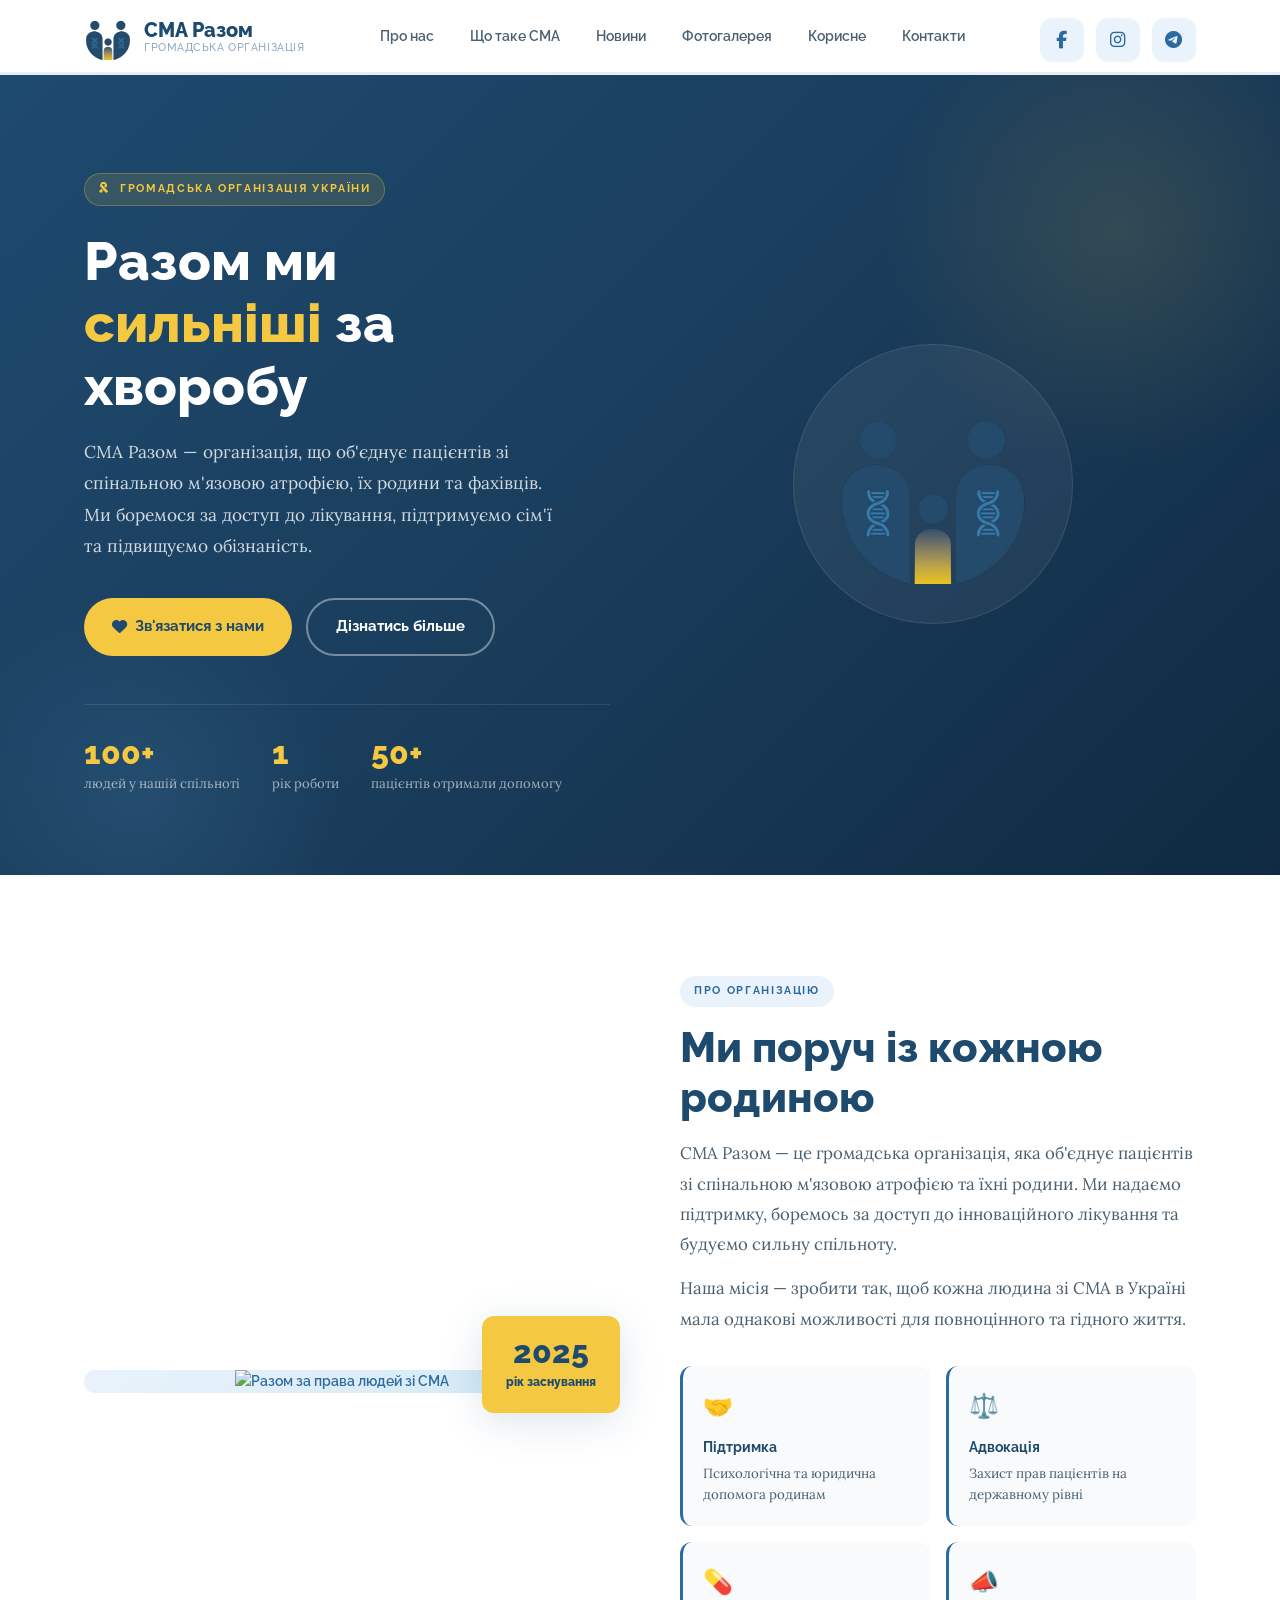
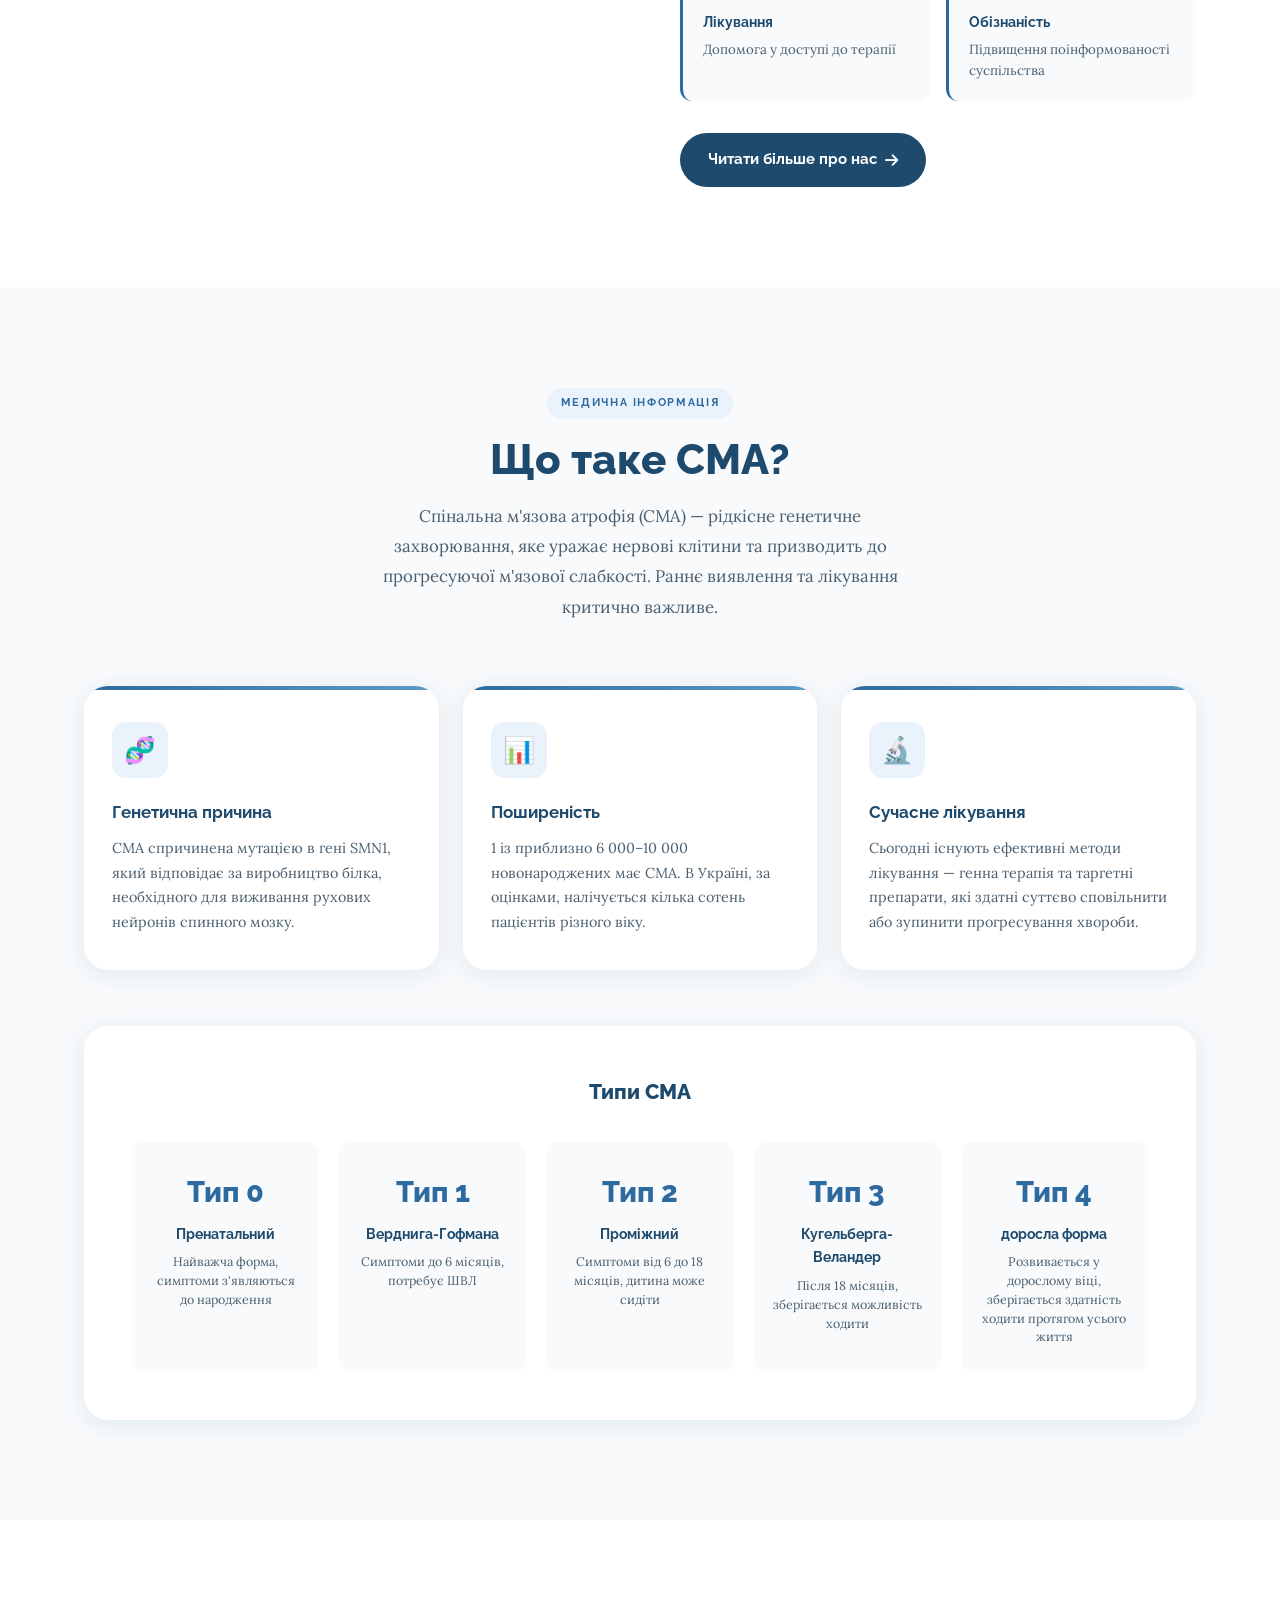
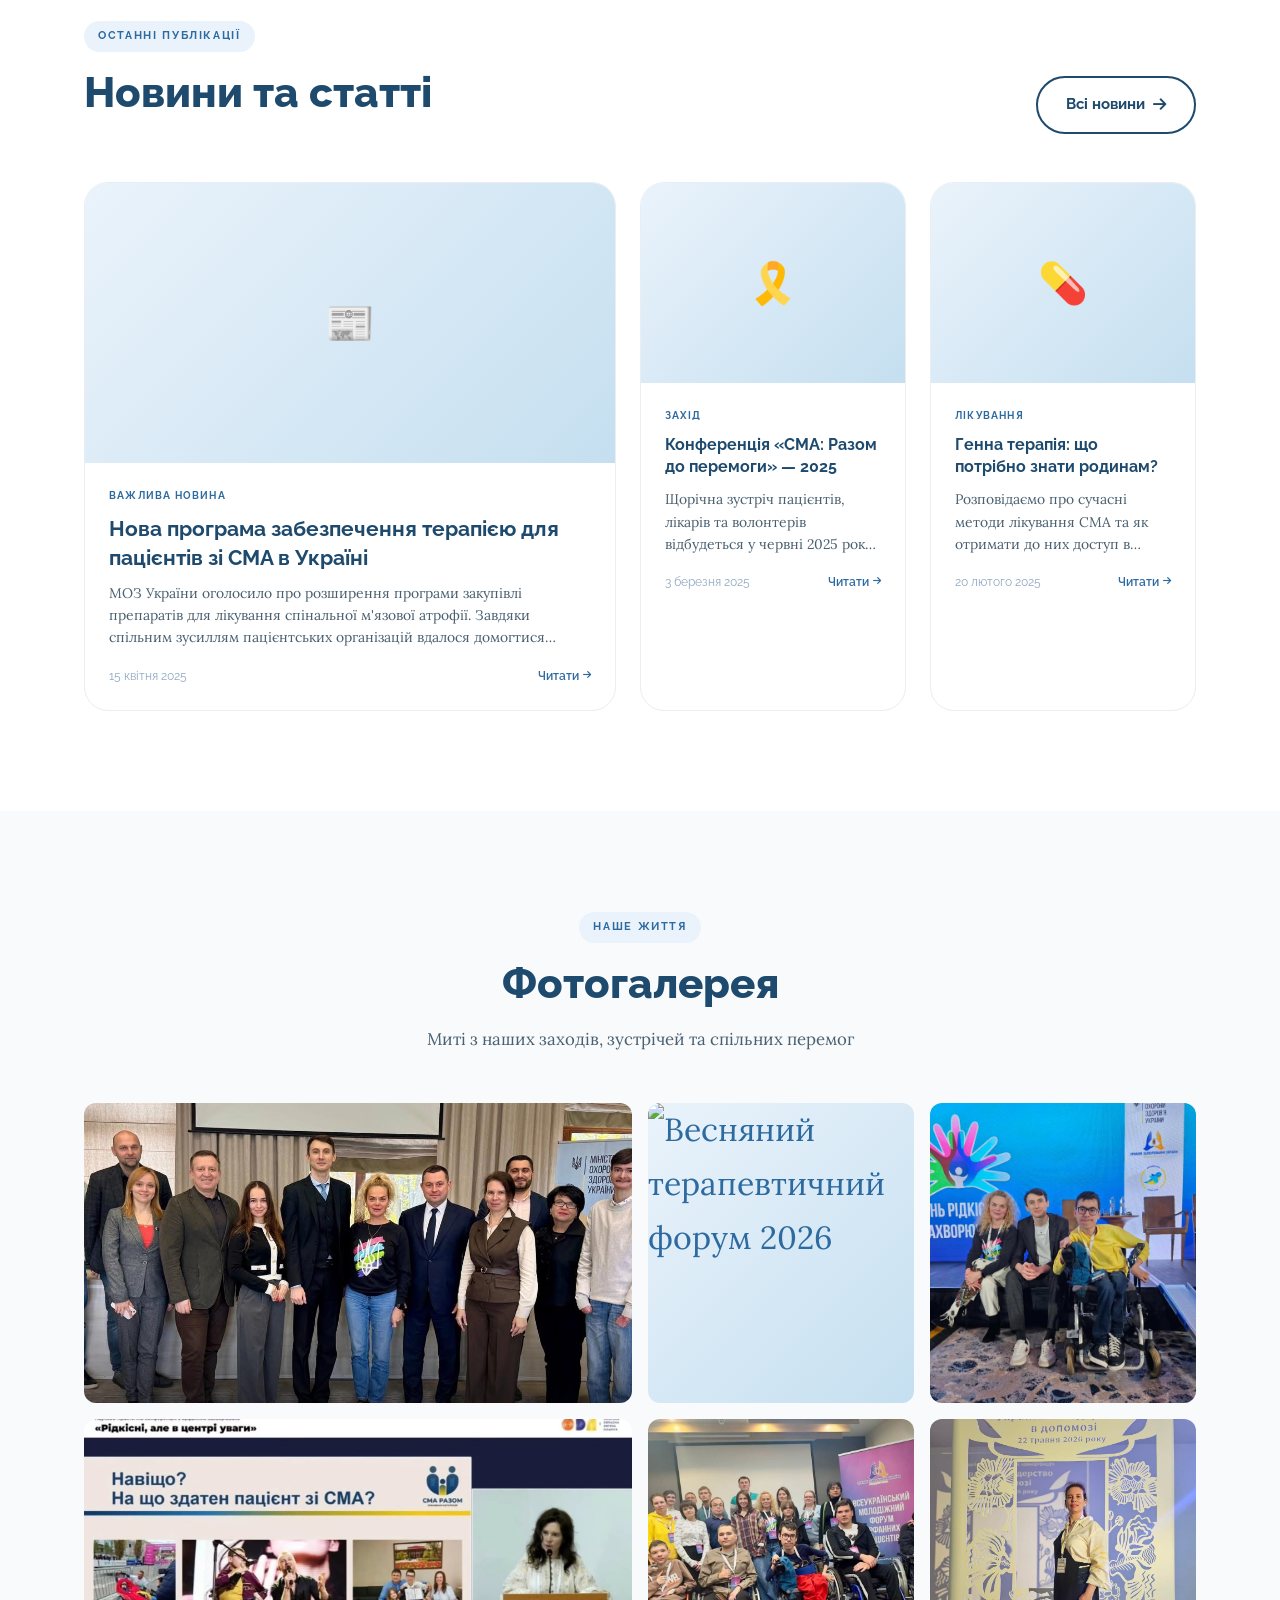
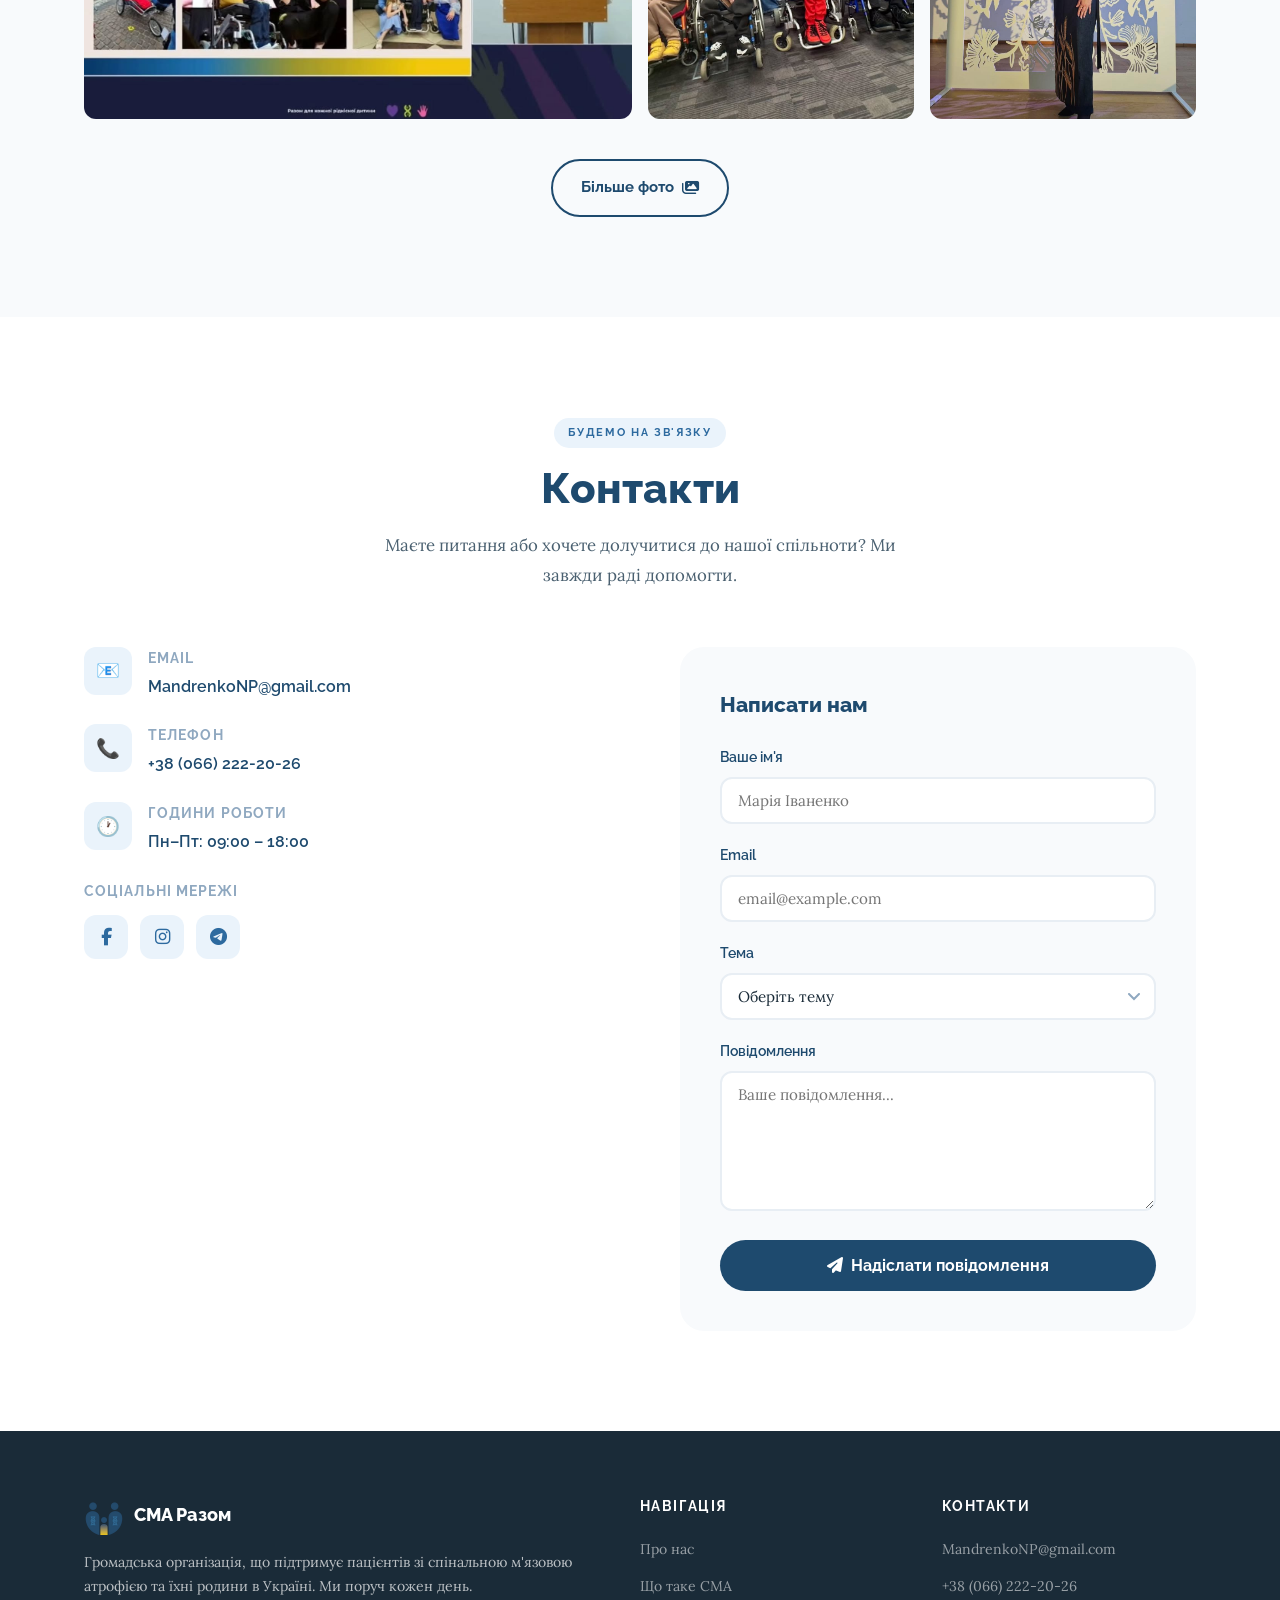
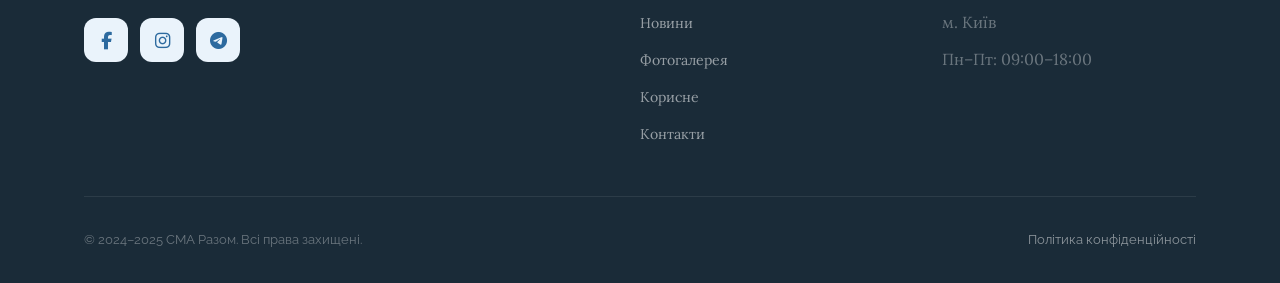
==== index.html @ bcf1d556 "Add files via upload" ====
<!DOCTYPE html>
<html lang="uk">

<head>
  <meta charset="UTF-8" />
  <link rel="icon" type="image/x-icon" href="images/favicon.ico" />
  <link rel="icon" type="image/png" sizes="32x32" href="images/favicon-32.png" />
  <link rel="icon" type="image/png" sizes="16x16" href="images/favicon-16.png" />
  <link rel="apple-touch-icon" href="images/apple-touch-icon.png" />
  <meta name="viewport" content="width=device-width, initial-scale=1.0" />
  <meta name="description"
    content="СМА Разом — громадська організація підтримки людей зі спінальною м'язовою атрофією в Україні. Допомога, інформація, спільнота." />
  <title>СМА Разом — Громадська організація</title>
  <link rel="stylesheet" href="css/main.css" />
  <!-- Font Awesome для іконок -->
  <link rel="stylesheet" href="https://cdnjs.cloudflare.com/ajax/libs/font-awesome/6.5.0/css/all.min.css" />
</head>

<body>

  <!-- ==========================================
       HEADER / NAV
       ========================================== -->
  <header class="header" id="header">
    <div class="container">
      <nav class="nav">
        <a href="/" class="nav-logo">
          <img src="images/logo.png" alt="СМА Разом" />
          <div class="nav-logo-text">
            СМА Разом
            <span>Громадська організація</span>
          </div>
        </a>

        <ul class="nav-links">
          <li><a href="about.html">Про нас</a></li>
          <li><a href="sma.html">Що таке СМА</a></li>
          <li><a href="news.html">Новини</a></li>
          <li><a href="gallery.html">Фотогалерея</a></li>
          <li><a href="useful.html">Корисне</a></li>
          <li><a href="contacts.html">Контакти</a></li>
        </ul>
        <div class="social-links">
          <a href="https://www.facebook.com/sma.razom" class="social-link" title="Facebook" target="_blank"><i
              class="fa-brands fa-facebook-f"></i></a>
          <a href="https://www.instagram.com/sma_razom" class="social-link" title="Instagram" target="_blank"><i
              class="fa-brands fa-instagram"></i></a>
          <a href="https://t.me/+O6cUMbP3nqY1MjBi" class="social-link" title="Telegram" target="_blank"><i
              class="fa-brands fa-telegram"></i></a>
        </div>
        <button class="nav-burger" aria-label="Меню">
          <span></span><span></span><span></span>
        </button>
      </nav>
    </div>
  </header>

  <!-- Mobile Menu -->
  <div class="mobile-menu">
    <button class="mobile-menu-close" aria-label="Закрити">&times;</button>

    <div class="social-links">
      <a href="https://www.facebook.com/sma.razom" class="social-link" title="Facebook" target="_blank"><i
          class="fa-brands fa-facebook-f"></i></a>
      <a href="https://www.instagram.com/sma_razom" class="social-link" title="Instagram" target="_blank"><i
          class="fa-brands fa-instagram"></i></a>
      <a href="https://t.me/+O6cUMbP3nqY1MjBi" class="social-link" title="Telegram" target="_blank"><i
          class="fa-brands fa-telegram"></i></a>
    </div>

    <a href="about.html">Про нас</a>
    <a href="sma.html">Що таке СМА</a>
    <a href="news.html">Новини</a>
    <a href="gallery.html">Фотогалерея</a>
    <a href="useful.html">Корисне</a>
    <a href="contacts.html">Контакти</a>
  </div>

  <main>

    <!-- ==========================================
         HERO
         ========================================== -->
    <section class="hero" id="hero">
      <div class="container">
        <div class="hero-inner">
          <div class="hero-content">
            <div class="hero-tag">
              <i class="fa-solid fa-ribbon"></i>&nbsp; Громадська організація України
            </div>
            <h1>
              Разом ми<br>
              <em>сильніші</em> за<br>
              хворобу
            </h1>
            <p class="hero-lead">
              СМА Разом — організація, що об'єднує пацієнтів зі спінальною м'язовою атрофією, їх родини та фахівців. Ми
              боремося за доступ до лікування, підтримуємо сім'ї та підвищуємо обізнаність.
            </p>
            <div class="hero-actions">
              <a href="contacts.html" class="btn btn-gold">
                <i class="fa-solid fa-heart"></i> Зв'язатися з нами
              </a>
              <a href="#about" class="btn btn-outline" style="border-color: rgba(255,255,255,0.4); color: white;">
                Дізнатись більше
              </a>
            </div>
            <div class="hero-stats">
              <div>
                <div class="hero-stat-num" data-count="100" data-suffix="+">100+</div>
                <div class="hero-stat-label">людей у нашій спільноті</div>
              </div>
              <div>
                <div class="hero-stat-num" data-count="1" data-suffix="">1</div>
                <div class="hero-stat-label">рік роботи</div>
              </div>
              <div>
                <div class="hero-stat-num" data-count="50" data-suffix="+">50+</div>
                <div class="hero-stat-label">пацієнтів отримали допомогу</div>
              </div>
            </div>
          </div>

          <div class="hero-visual">
            <div class="hero-logo-wrap">
              <img src="images/logo.png" alt="СМА Разом" />
            </div>
          </div>
        </div>
      </div>
    </section>

    <!-- ==========================================
         ABOUT
         ========================================== -->
    <section class="about" id="about">
      <div class="container">
        <div class="about-inner">
          <div class="about-img-wrap" data-aos>
            <div class="about-img-main">
              <!-- Замініть на реальне фото команди або захода -->
              <div class="about-img-placeholder">
                <img src="images/2.JPG" alt="Разом за права людей зі СМА">
              </div>
            </div>
            <div class="about-badge">
              <div class="about-badge-num">2025</div>
              <div class="about-badge-text">рік заснування</div>
            </div>
          </div>

          <div class="about-text">
            <div class="section-tag" data-aos>Про організацію</div>
            <h2 class="section-title" data-aos data-aos-delay="100">
              Ми поруч із кожною родиною
            </h2>
            <p class="section-lead" data-aos data-aos-delay="200">
              СМА Разом — це громадська організація, яка об'єднує пацієнтів зі спінальною м'язовою атрофією та їхні
              родини. Ми надаємо підтримку, боремось за доступ до інноваційного лікування та будуємо сильну спільноту.
            </p>
            <p class="section-lead" style="margin-top: 14px;" data-aos data-aos-delay="300">
              Наша місія — зробити так, щоб кожна людина зі СМА в Україні мала однакові можливості для повноцінного та
              гідного життя.
            </p>

            <div class="about-values" data-aos data-aos-delay="400">
              <div class="about-value">
                <div class="about-value-icon">🤝</div>
                <div class="about-value-title">Підтримка</div>
                <div class="about-value-text">Психологічна та юридична допомога родинам</div>
              </div>
              <div class="about-value">
                <div class="about-value-icon">⚖️</div>
                <div class="about-value-title">Адвокація</div>
                <div class="about-value-text">Захист прав пацієнтів на державному рівні</div>
              </div>
              <div class="about-value">
                <div class="about-value-icon">💊</div>
                <div class="about-value-title">Лікування</div>
                <div class="about-value-text">Допомога у доступі до терапії</div>
              </div>
              <div class="about-value">
                <div class="about-value-icon">📣</div>
                <div class="about-value-title">Обізнаність</div>
                <div class="about-value-text">Підвищення поінформованості суспільства</div>
              </div>
            </div>

            <div style="margin-top: 32px;" data-aos>
              <a href="about.html" class="btn btn-primary">
                Читати більше про нас <i class="fa-solid fa-arrow-right"></i>
              </a>
            </div>
          </div>
        </div>
      </div>
    </section>

    <!-- ==========================================
         WHAT IS SMA
         ========================================== -->
    <section class="sma" id="sma">
      <div class="container">
        <div class="sma-header">
          <div class="section-tag" data-aos>Медична інформація</div>
          <h2 class="section-title" data-aos data-aos-delay="100">Що таке СМА?</h2>
          <p class="section-lead" data-aos data-aos-delay="200">
            Спінальна м'язова атрофія (СМА) — рідкісне генетичне захворювання, яке уражає нервові клітини та призводить
            до прогресуючої м'язової слабкості. Раннє виявлення та лікування критично важливе.
          </p>
        </div>

        <div class="sma-grid">
          <div class="sma-card" data-aos>
            <div class="sma-card-icon">🧬</div>
            <div class="sma-card-title">Генетична причина</div>
            <div class="sma-card-text">
              СМА спричинена мутацією в гені SMN1, який відповідає за виробництво білка, необхідного для виживання
              рухових нейронів спинного мозку.
            </div>
          </div>
          <div class="sma-card" data-aos data-aos-delay="100">
            <div class="sma-card-icon">📊</div>
            <div class="sma-card-title">Поширеність</div>
            <div class="sma-card-text">
              1 із приблизно 6 000–10 000 новонароджених має СМА. В Україні, за оцінками, налічується кілька сотень
              пацієнтів різного віку.
            </div>
          </div>
          <div class="sma-card" data-aos data-aos-delay="200">
            <div class="sma-card-icon">🔬</div>
            <div class="sma-card-title">Сучасне лікування</div>
            <div class="sma-card-text">
              Сьогодні існують ефективні методи лікування — генна терапія та таргетні препарати, які здатні суттєво
              сповільнити або зупинити прогресування хвороби.
            </div>
          </div>
        </div>

        <div class="sma-types" data-aos>
          <div class="sma-types-title">Типи СМА</div>
          <div class="sma-types-grid">
            <div class="sma-type">
              <div class="sma-type-num">Тип 0</div>
              <div class="sma-type-name">Пренатальний</div>
              <div class="sma-type-desc">Найважча форма, симптоми з'являються до народження</div>
            </div>
            <div class="sma-type">
              <div class="sma-type-num">Тип 1</div>
              <div class="sma-type-name">Верднига-Гофмана</div>
              <div class="sma-type-desc">Симптоми до 6 місяців, потребує ШВЛ</div>
            </div>
            <div class="sma-type">
              <div class="sma-type-num">Тип 2</div>
              <div class="sma-type-name">Проміжний</div>
              <div class="sma-type-desc">Симптоми від 6 до 18 місяців, дитина може сидіти</div>
            </div>
            <div class="sma-type">
              <div class="sma-type-num">Тип 3</div>
              <div class="sma-type-name">Кугельберга-Веландер</div>
              <div class="sma-type-desc">Після 18 місяців, зберігається можливість ходити</div>
            </div>
            <div class="sma-type">
              <div class="sma-type-num">Тип 4</div>
              <div class="sma-type-name">доросла форма</div>
              <div class="sma-type-desc">Розвивається у дорослому віці, зберігається здатність ходити протягом усього
                життя</div>
            </div>
          </div>
        </div>
      </div>
    </section>

    <!-- ==========================================
         NEWS
         ========================================== -->
    <section class="news" id="news">
      <div class="container">
        <div class="news-header">
          <div>
            <div class="section-tag" data-aos>Останні публікації</div>
            <h2 class="section-title" data-aos data-aos-delay="100">Новини та статті</h2>
          </div>
          <a href="news.html" class="btn btn-outline" data-aos>
            Всі новини <i class="fa-solid fa-arrow-right"></i>
          </a>
        </div>

        <div class="news-grid">
          <!-- Картка 1 — велика (featured) -->
          <div class="news-card featured" data-aos>
            <div class="news-card-img">
              <!-- Замініть на <img src="..." alt="..."> -->
              📰
            </div>
            <div class="news-card-body">
              <div class="news-card-cat">Важлива новина</div>
              <h3 class="news-card-title">
                Нова програма забезпечення терапією для пацієнтів зі СМА в Україні
              </h3>
              <p class="news-card-text">
                МОЗ України оголосило про розширення програми закупівлі препаратів для лікування спінальної м'язової
                атрофії. Завдяки спільним зусиллям пацієнтських організацій вдалося домогтися значного прогресу.
              </p>
              <div class="news-card-meta">
                <span>15 квітня 2025</span>
                <a href="#" class="news-card-link">Читати <i class="fa-solid fa-arrow-right fa-xs"></i></a>
              </div>
            </div>
          </div>

          <!-- Картка 2 -->
          <div class="news-card" data-aos data-aos-delay="100">
            <div class="news-card-img">🎗️</div>
            <div class="news-card-body">
              <div class="news-card-cat">Захід</div>
              <h3 class="news-card-title">Конференція «СМА: Разом до перемоги» — 2025</h3>
              <p class="news-card-text">
                Щорічна зустріч пацієнтів, лікарів та волонтерів відбудеться у червні 2025 року в Києві.
              </p>
              <div class="news-card-meta">
                <span>3 березня 2025</span>
                <a href="#" class="news-card-link">Читати <i class="fa-solid fa-arrow-right fa-xs"></i></a>
              </div>
            </div>
          </div>

          <!-- Картка 3 -->
          <div class="news-card" data-aos data-aos-delay="200">
            <div class="news-card-img">💊</div>
            <div class="news-card-body">
              <div class="news-card-cat">Лікування</div>
              <h3 class="news-card-title">Генна терапія: що потрібно знати родинам?</h3>
              <p class="news-card-text">
                Розповідаємо про сучасні методи лікування СМА та як отримати до них доступ в Україні.
              </p>
              <div class="news-card-meta">
                <span>20 лютого 2025</span>
                <a href="#" class="news-card-link">Читати <i class="fa-solid fa-arrow-right fa-xs"></i></a>
              </div>
            </div>
          </div>
        </div>
      </div>
    </section>

    <!-- ==========================================
         GALLERY
         ========================================== -->
    <section class="gallery" id="gallery">
      <div class="container">
        <div class="gallery-header">
          <div class="section-tag" data-aos>Наше життя</div>
          <h2 class="section-title" data-aos data-aos-delay="100">Фотогалерея</h2>
          <p class="section-lead" style="margin: 0 auto;" data-aos data-aos-delay="200">
            Миті з наших заходів, зустрічей та спільних перемог
          </p>
        </div>

        <div class="gallery-grid">
          <div class="gallery-item" data-aos>
            <img src="images/21.jpg" alt="Розширена робоча зустріч за участю представників МОЗ, ДП Медичні закупівлі України, ДП "Державний експертний центр МОЗ України">
            <div class="gallery-overlay"><i class="fa-solid fa-magnifying-glass-plus"></i></div>
          </div>
          <div class="gallery-item" data-aos data-aos-delay="200">
            <img src="images/13.JPG" alt="Весняний терапевтичний форум 2026">
            <div class="gallery-overlay"><i class="fa-solid fa-magnifying-glass-plus"></i></div>
          </div>
          <div class="gallery-item" data-aos data-aos-delay="100">
            <img src="images/12.JPG" alt="День рідкісних захворювань">
            <div class="gallery-overlay"><i class="fa-solid fa-magnifying-glass-plus"></i></div>
          </div>
          <div class="gallery-item" data-aos data-aos-delay="300">
            <img src="images/5.JPG"
              alt="Науково-практична конференція з орфанних захворювань «Рідкісні, але в центрі уваги»">
            <div class="gallery-overlay"><i class="fa-solid fa-magnifying-glass-plus"></i></div>
          </div>
          <div class="gallery-item" data-aos data-aos-delay="200">
            <img src="images/18.JPG" alt="Всеукраїнський молодіжний форум орфанних пацієнтів">
            <div class="gallery-overlay"><i class="fa-solid fa-magnifying-glass-plus"></i></div>
          </div>
          <div class="gallery-item" data-aos data-aos-delay="100">
            <img src="images/25.JPG" alt="IV Щорічна міжнародна конференція Альянсу українських організацій громадянського суспільства Alliance UA CSO —
                        «Українське лідерство в допомозі»">
            <div class="gallery-overlay"><i class="fa-solid fa-magnifying-glass-plus"></i></div>
          </div>
        </div>
        

        <div style="text-align: center; margin-top: 40px;" data-aos>
          <a href="gallery.html" class="btn btn-outline">
            Більше фото <i class="fa-solid fa-images"></i>
          </a>
        </div>
      </div>
    </section>

    <!-- ==========================================
         DONATE

          <section class="donate" id="donate">
      <div class="container">
        <div class="donate-inner">
          <div data-aos>
            <div class="hero-tag" style="margin-bottom: 20px;">
              <i class="fa-solid fa-hand-holding-heart"></i>&nbsp; Долучитися
            </div>
            <h2>
              Ваша підтримка<br>
              <em>рятує життя</em>
            </h2>
            <p class="donate-lead">
              Кожна гривня наближає нас до мети — забезпечити кожну дитину зі СМА в Україні доступом до лікування. Ваша допомога важлива, незалежно від суми.
            </p>
            <div class="donate-actions">
              <a href="#" class="btn btn-gold">
                <i class="fa-solid fa-heart"></i> Задонатити зараз
              </a>
              <a href="#contact" class="btn btn-outline" style="border-color: rgba(255,255,255,0.4); color: white;">
                Інші способи допомогти
              </a>
            </div>
          </div>

          <div class="donate-ways" data-aos data-aos-delay="200">
            <div class="donate-way">
              <div class="donate-way-icon">💳</div>
              <div>
                <div class="donate-way-title">Онлайн-переказ</div>
                <div class="donate-way-text">Швидко та безпечно через картку будь-якого банку</div>
              </div>
            </div>
            <div class="donate-way">
              <div class="donate-way-icon">🏦</div>
              <div>
                <div class="donate-way-title">Банківський переказ</div>
                <div class="donate-way-text">Реквізити для юридичних та фізичних осіб</div>
              </div>
            </div>
            <div class="donate-way">
              <div class="donate-way-icon">📱</div>
              <div>
                <div class="donate-way-title">Monobank / Приват</div>
                <div class="donate-way-text">Переказ через мобільний банк за номером картки</div>
              </div>
            </div>
            <div class="donate-way">
              <div class="donate-way-icon">🤲</div>
              <div>
                <div class="donate-way-title">Волонтерство</div>
                <div class="donate-way-text">Долучайтесь до нашої команди — ваш час теж допомагає</div>
              </div>
            </div>
          </div>
        </div>
      </div>
    </section>
         ========================================== -->

    <!-- ==========================================
         CONTACT
         ========================================== -->
    <section class="contact" id="contact">
      <div class="container">
        <div style="text-align: center; margin-bottom: 56px;">
          <div class="section-tag" data-aos>Будемо на зв'язку</div>
          <h2 class="section-title" data-aos data-aos-delay="100">Контакти</h2>
          <p class="section-lead" style="margin: 0 auto;" data-aos data-aos-delay="200">
            Маєте питання або хочете долучитися до нашої спільноти? Ми завжди раді допомогти.
          </p>
        </div>

        <div class="contact-inner">
          <div class="contact-info" data-aos>
            <div class="contact-item">
              <div class="contact-icon">📧</div>
              <div>
                <div class="contact-label">Email</div>
                <div class="contact-val">
                  <a href="mailto:MandrenkoNP@gmail.com">MandrenkoNP@gmail.com</a>
                </div>
              </div>
            </div>
            <div class="contact-item">
              <div class="contact-icon">📞</div>
              <div>
                <div class="contact-label">Телефон</div>
                <div class="contact-val">
                  <a href="tel:+380662222026">+38 (066) 222-20-26</a>
                </div>
              </div>
            </div>
            <div class="contact-item">
              <div class="contact-icon">🕐</div>
              <div>
                <div class="contact-label">Години роботи</div>
                <div class="contact-val">Пн–Пт: 09:00 – 18:00</div>
              </div>
            </div>

            <div>
              <div class="contact-label" style="margin-bottom: 12px;">Соціальні мережі</div>
              <div class="social-links">
                <a href="https://www.facebook.com/sma.razom" class="social-link" title="Facebook" target="_blank">
                  <i class="fa-brands fa-facebook-f"></i>
                </a>
                <a href="https://www.instagram.com/sma_razom" class="social-link" title="Instagram" target="_blank">
                  <i class="fa-brands fa-instagram"></i>
                </a>
                <a href="https://t.me/+O6cUMbP3nqY1MjBi" class="social-link" title="Telegram" target="_blank">
                  <i class="fa-brands fa-telegram"></i>
                </a>
              </div>
            </div>
          </div>

          <div class="contact-form" data-aos data-aos-delay="200">
            <h3>Написати нам</h3>
            <form>
              <div class="form-group">
                <label for="name">Ваше ім'я</label>
                <input type="text" id="name" name="name" placeholder="Марія Іваненко" required />
              </div>
              <div class="form-group">
                <label for="email">Email</label>
                <input type="email" id="email" name="email" placeholder="email@example.com" required />
              </div>
              <div class="form-group">
                <label for="subject">Тема</label>
                <select id="subject" name="subject">
                  <option value="">Оберіть тему</option>
                  <option>Потребую підтримки / консультації</option>
                  <option>Хочу стати волонтером</option>
                  <option>Питання щодо лікування</option>
                  <option>Партнерство / ЗМІ</option>
                  <option>Інше</option>
                </select>
              </div>
              <div class="form-group">
                <label for="message">Повідомлення</label>
                <textarea id="message" name="message" placeholder="Ваше повідомлення..." required></textarea>
              </div>
              <button type="submit" class="btn btn-primary form-submit">
                <i class="fa-solid fa-paper-plane"></i> Надіслати повідомлення
              </button>
            </form>
          </div>
        </div>
      </div>
    </section>

  </main>

  <!-- ==========================================
       FOOTER
       ========================================== -->
  <footer class="footer">
    <div class="container">
      <div class="footer-top">
        <div class="footer-brand">
          <div class="footer-logo">
            <img src="images/logo.png" alt="СМА Разом" />
            <div class="footer-logo-name">СМА Разом</div>
          </div>
          <p class="footer-desc">
            Громадська організація, що підтримує пацієнтів зі спінальною м'язовою атрофією та їхні родини в Україні. Ми
            поруч кожен день.
          </p>
          <div class="social-links">
            <a href="https://www.facebook.com/sma.razom" class="social-link" title="Facebook" target="_blank"><i
                class="fa-brands fa-facebook-f"></i></a>
            <a href="https://www.instagram.com/sma_razom" class="social-link" title="Instagram" target="_blank"><i
                class="fa-brands fa-instagram"></i></a>
            <a href="https://t.me/+O6cUMbP3nqY1MjBi" class="social-link" title="Telegram" target="_blank"><i
                class="fa-brands fa-telegram"></i></a>

          </div>
        </div>

        <div>
          <div class="footer-col-title">Навігація</div>
          <ul class="footer-links">
            <li><a href="/about.html">Про нас</a></li>
            <li><a href="/sma.html">Що таке СМА</a></li>
            <li><a href="/news.html">Новини</a></li>
            <li><a href="/gallery.html">Фотогалерея</a></li>
            <li><a href="/useful.html">Корисне</a></li>
            <li><a href="/contacts.html">Контакти</a></li>
          </ul>
        </div>


        <div>
          <div class="footer-col-title">Контакти</div>
          <ul class="footer-links">
            <li><a href="mailto:MandrenkoNP@gmail.com">MandrenkoNP@gmail.com</a></li>
            <li><a href="tel:+380662222026">+38 (066) 222-20-26</a></li>
            <li style="color: rgba(255,255,255,0.35);">м. Київ</li>
            <li style="color: rgba(255,255,255,0.35);">Пн–Пт: 09:00–18:00</li>
          </ul>
        </div>
      </div>

      <div class="footer-bottom">
        <span>© 2024–2025 СМА Разом. Всі права захищені.</span>
        <div style="display: flex; gap: 20px;">
          <a href="privacy.html">Політика конфіденційності</a>
        </div>
      </div>
    </div>
  </footer>

  <!-- Scroll to top button -->
  <button class="scroll-top" aria-label="Вгору">
    <i class="fa-solid fa-arrow-up"></i>
  </button>

  <script src="js/main.js"></script>
</body>

</html>
---- css/main.css ----
/* ==========================================
   СМА Разом — Головна сторінка
   style.css
   ========================================== */

/* === FONTS === */
@import url('https://fonts.googleapis.com/css2?family=Raleway:wght@400;500;600;700;800&family=Lora:ital,wght@0,400;0,600;1,400&display=swap');

/* === CSS VARIABLES === */
:root {
  --blue-dark:   #1E4A6E;
  --blue-mid:    #2D6A9F;
  --blue-light:  #5B9BC8;
  --blue-pale:   #EAF3FB;
  --gold:        #F5C842;
  --gold-dark:   #D4A612;
  --white:       #FFFFFF;
  --off-white:   #F8FAFC;
  --gray-light:  #E8EEF4;
  --gray-mid:    #8FA8C0;
  --gray-text:   #4A6070;
  --dark:        #1A2B38;

  --font-head:   'Raleway', sans-serif;
  --font-body:   'Lora', serif;

  --radius:      12px;
  --radius-lg:   24px;
  --shadow:      0 4px 24px rgba(30, 74, 110, 0.10);
  --shadow-md:   0 8px 40px rgba(30, 74, 110, 0.15);
  --transition:  0.3s ease;
}

/* === RESET === */
*, *::before, *::after { box-sizing: border-box; margin: 0; padding: 0; }
html { scroll-behavior: smooth; font-size: 16px; }
body {
  font-family: var(--font-body);
  color: var(--dark);
  background: var(--white);
  line-height: 1.7;
  overflow-x: hidden;
}
img { max-width: 100%; display: block; }
a { text-decoration: none; color: inherit; }
ul { list-style: none; }

/* === UTILITY === */
.container {
  max-width: 1160px;
  margin: 0 auto;
  padding: 0 24px;
}
.section-tag {
  display: inline-block;
  font-family: var(--font-head);
  font-size: 11px;
  font-weight: 700;
  letter-spacing: 0.15em;
  text-transform: uppercase;
  color: var(--blue-mid);
  background: var(--blue-pale);
  padding: 6px 14px;
  border-radius: 100px;
  margin-bottom: 16px;
}
.section-title {
  font-family: var(--font-head);
  font-size: clamp(1.8rem, 3.5vw, 2.6rem);
  font-weight: 800;
  color: var(--blue-dark);
  line-height: 1.2;
  margin-bottom: 16px;
}
.section-lead {
  font-size: 1.05rem;
  color: var(--gray-text);
  max-width: 560px;
  line-height: 1.8;
}
.btn {
  display: inline-flex;
  align-items: center;
  gap: 8px;
  font-family: var(--font-head);
  font-weight: 700;
  font-size: 0.95rem;
  padding: 14px 28px;
  border-radius: 100px;
  border: none;
  cursor: pointer;
  transition: var(--transition);
  text-decoration: none;
}
.btn-primary {
  background: var(--blue-dark);
  color: var(--white);
}
.btn-primary:hover { background: var(--blue-mid); transform: translateY(-2px); box-shadow: var(--shadow-md); }
.btn-gold {
  background: var(--gold);
  color: var(--blue-dark);
}
.btn-gold:hover { background: var(--gold-dark); transform: translateY(-2px); box-shadow: 0 8px 30px rgba(245,200,66,0.4); }
.btn-outline {
  background: transparent;
  color: var(--blue-dark);
  border: 2px solid var(--blue-dark);
}
.btn-outline:hover { background: var(--blue-dark); color: var(--white); transform: translateY(-2px); }

/* ==========================================
   HEADER / NAV
   ========================================== */
.header {
  position: sticky;
  top: 0;
  z-index: 100;
  background: rgba(255,255,255,0.95);
  backdrop-filter: blur(12px);
  border-bottom: 1px solid var(--gray-light);
  transition: box-shadow var(--transition);
}
.header.scrolled { box-shadow: var(--shadow); }
.nav {
  display: flex;
  align-items: center;
  justify-content: space-between;
  height: 72px;
}
.nav-logo {
  display: flex;
  align-items: center;
  gap: 12px;
}
.nav-logo img {
  width: 48px;
  height: 48px;
  object-fit: contain;
}
.nav-logo-text {
  font-family: var(--font-head);
  font-weight: 800;
  font-size: 1.25rem;
  color: var(--blue-dark);
  line-height: 1.1;
}
.nav-logo-text span {
  display: block;
  font-size: 0.7rem;
  font-weight: 500;
  color: var(--gray-mid);
  letter-spacing: 0.05em;
  text-transform: uppercase;
}
.nav-links {
  display: flex;
  align-items: center;
  gap: 8px;
}
.nav-links a {
  font-family: var(--font-head);
  font-weight: 600;
  font-size: 0.9rem;
  color: var(--gray-text);
  padding: 8px 14px;
  border-radius: 8px;
  transition: var(--transition);
}
.nav-links a:hover,
.nav-links a.current { color: var(--blue-dark); background: var(--blue-pale); }
.nav-cta { margin-left: 8px; padding: 10px 22px !important; font-size: 0.88rem !important; }
.nav-burger {
  display: none;
  flex-direction: column;
  gap: 5px;
  cursor: pointer;
  padding: 8px;
}
.nav-burger span {
  display: block;
  width: 24px;
  height: 2px;
  background: var(--blue-dark);
  border-radius: 2px;
  transition: var(--transition);
}

/* Mobile nav */
.mobile-menu {
  display: none;
  position: fixed;
  inset: 0;
  background: var(--white);
  z-index: 200;
  flex-direction: column;
  align-items: center;
  justify-content: center;
  gap: 24px;
}
.mobile-menu.open { display: flex; }
.mobile-menu a {
  font-family: var(--font-head);
  font-weight: 700;
  font-size: 1.4rem;
  color: var(--blue-dark);
}
.mobile-menu-close {
  position: absolute;
  top: 24px;
  right: 24px;
  font-size: 3rem;
  cursor: pointer;
  color: var(--blue-dark);
  background: none;
  border: none;
}

/* ==========================================
   HERO
   ========================================== */
.hero {
  background: linear-gradient(135deg, var(--blue-dark) 0%, #1a3d5c 50%, #0f2a42 100%);
  color: var(--white);
  padding: 100px 0 80px;
  position: relative;
  overflow: hidden;
}
.hero::before {
  content: '';
  position: absolute;
  top: -80px; right: -80px;
  width: 480px; height: 480px;
  background: radial-gradient(circle, rgba(245,200,66,0.12) 0%, transparent 70%);
  border-radius: 50%;
}
.hero::after {
  content: '';
  position: absolute;
  bottom: -120px; left: -60px;
  width: 400px; height: 400px;
  background: radial-gradient(circle, rgba(91,155,200,0.15) 0%, transparent 70%);
  border-radius: 50%;
}
.hero-inner {
  display: grid;
  grid-template-columns: 1fr 1fr;
  gap: 60px;
  align-items: center;
  position: relative;
  z-index: 1;
}
.hero-tag {
  display: inline-block;
  font-family: var(--font-head);
  font-size: 11px;
  font-weight: 700;
  letter-spacing: 0.15em;
  text-transform: uppercase;
  color: var(--gold);
  background: rgba(245,200,66,0.12);
  border: 1px solid rgba(245,200,66,0.3);
  padding: 6px 14px;
  border-radius: 100px;
  margin-bottom: 24px;
}
.hero h1 {
  font-family: var(--font-head);
  font-size: clamp(2.2rem, 4.5vw, 3.4rem);
  font-weight: 800;
  line-height: 1.15;
  margin-bottom: 20px;
}
.hero h1 em {
  font-style: normal;
  color: var(--gold);
}
.hero-lead {
  font-size: 1.08rem;
  color: rgba(255,255,255,0.8);
  line-height: 1.8;
  margin-bottom: 36px;
  max-width: 480px;
}
.hero-actions { display: flex; gap: 14px; flex-wrap: wrap; }
.hero-stats {
  display: flex;
  gap: 32px;
  margin-top: 48px;
  padding-top: 32px;
  border-top: 1px solid rgba(255,255,255,0.1);
}
.hero-stat-num {
  font-family: var(--font-head);
  font-size: 2rem;
  font-weight: 800;
  color: var(--gold);
  line-height: 1;
}
.hero-stat-label {
  font-size: 0.82rem;
  color: rgba(255,255,255,0.6);
  margin-top: 4px;
}
.hero-visual {
  display: flex;
  justify-content: center;
  align-items: center;
}
.hero-logo-wrap {
  width: 280px;
  height: 280px;
  background: rgba(255,255,255,0.06);
  border: 1px solid rgba(255,255,255,0.1);
  border-radius: 50%;
  display: flex;
  align-items: center;
  justify-content: center;
  animation: float 6s ease-in-out infinite;
}
.hero-logo-wrap img {
  width: 200px;
  height: 200px;
  object-fit: contain;
}
@keyframes float {
  0%, 100% { transform: translateY(0); }
  50% { transform: translateY(-16px); }
}

/* ==========================================
   ABOUT
   ========================================== */
.about { padding: 100px 0; background: var(--white); }
.about-inner {
  display: grid;
  grid-template-columns: 1fr 1fr;
  gap: 80px;
  align-items: center;
}
.about-img-wrap {
  position: relative;
}
.about-img-main {
  border-radius: var(--radius-lg);
  overflow: hidden;
  background: var(--blue-pale);
  display: flex;
  align-items: center;
  justify-content: center;
}
.about-img-placeholder {
  width: 100%;
  height: 100%;
  background: linear-gradient(135deg, var(--blue-pale), #d0e8f5);
  border-radius: var(--radius-lg);
  display: flex;
  flex-direction: column;
  align-items: center;
  justify-content: center;
  gap: 12px;
  color: var(--blue-mid);
  font-family: var(--font-head);
  font-size: 0.85rem;
  font-weight: 600;
}
.about-img-placeholder img {
  object-fit: cover;
}
.about-img-placeholder svg { opacity: 0.4; }
.about-badge {
  position: absolute;
  bottom: -20px;
  right: -20px;
  background: var(--gold);
  color: var(--blue-dark);
  font-family: var(--font-head);
  font-weight: 800;
  padding: 20px 24px;
  border-radius: var(--radius);
  box-shadow: var(--shadow-md);
  text-align: center;
}
.about-badge-num { font-size: 2rem; line-height: 1; }
.about-badge-text { font-size: 0.75rem; margin-top: 4px; }
.about-values {
  display: grid;
  grid-template-columns: 1fr 1fr;
  gap: 16px;
  margin-top: 32px;
}
.about-value {
  background: var(--off-white);
  border-radius: var(--radius);
  padding: 20px;
  border-left: 3px solid var(--blue-mid);
}
.about-value-icon { font-size: 1.5rem; margin-bottom: 8px; }
.about-value-title {
  font-family: var(--font-head);
  font-weight: 700;
  font-size: 0.9rem;
  color: var(--blue-dark);
  margin-bottom: 4px;
}
.about-value-text { font-size: 0.83rem; color: var(--gray-text); line-height: 1.6; }

/* ==========================================
   WHAT IS SMA
   ========================================== */
.sma { padding: 100px 0; background: var(--off-white); }
.sma-header { text-align: center; margin-bottom: 64px; }
.sma-header .section-lead { margin: 0 auto; }
.sma-grid {
  display: grid;
  grid-template-columns: repeat(3, 1fr);
  gap: 24px;
  margin-bottom: 56px;
}
.sma-card {
  background: var(--white);
  border-radius: var(--radius-lg);
  padding: 36px 28px;
  box-shadow: var(--shadow);
  transition: var(--transition);
  position: relative;
  overflow: hidden;
}
.sma-card::before {
  content: '';
  position: absolute;
  top: 0; left: 0; right: 0;
  height: 4px;
  background: linear-gradient(90deg, var(--blue-mid), var(--blue-light));
}
.sma-card:hover { transform: translateY(-6px); box-shadow: var(--shadow-md); }
.sma-card-icon {
  width: 56px;
  height: 56px;
  background: var(--blue-pale);
  border-radius: 14px;
  display: flex;
  align-items: center;
  justify-content: center;
  font-size: 1.6rem;
  margin-bottom: 20px;
}
.sma-card-title {
  font-family: var(--font-head);
  font-weight: 700;
  font-size: 1.05rem;
  color: var(--blue-dark);
  margin-bottom: 10px;
}
.sma-card-text { font-size: 0.9rem; color: var(--gray-text); line-height: 1.7; }
.sma-types {
  background: var(--white);
  border-radius: var(--radius-lg);
  padding: 48px;
  box-shadow: var(--shadow);
}
.sma-types-title {
  font-family: var(--font-head);
  font-weight: 800;
  font-size: 1.3rem;
  color: var(--blue-dark);
  margin-bottom: 32px;
  text-align: center;
}
.sma-types-grid {
  display: grid;
  grid-template-columns: repeat(5, 1fr);
  gap: 20px;
}
.sma-type {
  text-align: center;
  padding: 24px 16px;
  border-radius: var(--radius);
  background: var(--off-white);
  border: 2px solid transparent;
  transition: var(--transition);
}
.sma-type:hover { border-color: var(--blue-light); background: var(--blue-pale); }
.sma-type-num {
  font-family: var(--font-head);
  font-size: 1.8rem;
  font-weight: 800;
  color: var(--blue-mid);
}
.sma-type-name {
  font-family: var(--font-head);
  font-weight: 700;
  font-size: 0.88rem;
  color: var(--blue-dark);
  margin: 6px 0;
}
.sma-type-desc { font-size: 0.78rem; color: var(--gray-text); line-height: 1.5; }

/* ==========================================
   NEWS
   ========================================== */
.news { padding: 100px 0; background: var(--white); }
.news-header {
  display: flex;
  align-items: flex-end;
  justify-content: space-between;
  margin-bottom: 48px;
  flex-wrap: wrap;
  gap: 16px;
}
.news-grid {
  display: grid;
  grid-template-columns: 2fr 1fr 1fr;
  gap: 24px;
}
.news-card {
  background: var(--white);
  border-radius: var(--radius-lg);
  overflow: hidden;
  border: 1px solid var(--gray-light);
  transition: var(--transition);
}
.news-card:hover { box-shadow: var(--shadow-md); transform: translateY(-4px); }
.news-card-img {
  background: linear-gradient(135deg, var(--blue-pale), #c5dff0);
  height: 200px;
  display: flex;
  align-items: center;
  justify-content: center;
  color: var(--blue-mid);
  font-size: 2.5rem;
}
.news-card.featured .news-card-img { height: 280px; }
.news-card-body { padding: 24px; }
.news-card-cat {
  font-family: var(--font-head);
  font-size: 10px;
  font-weight: 700;
  letter-spacing: 0.12em;
  text-transform: uppercase;
  color: var(--blue-mid);
  margin-bottom: 10px;
}
.news-card-title {
  font-family: var(--font-head);
  font-weight: 700;
  font-size: 1rem;
  color: var(--blue-dark);
  line-height: 1.4;
  margin-bottom: 10px;
}
.news-card.featured .news-card-title { font-size: 1.3rem; }
.news-card-text {
  font-size: 0.87rem;
  color: var(--gray-text);
  line-height: 1.6;
  margin-bottom: 16px;
  display: -webkit-box;
  -webkit-line-clamp: 3;
  -webkit-box-orient: vertical;
  overflow: hidden;
}
.news-card-meta {
  display: flex;
  align-items: center;
  justify-content: space-between;
  font-family: var(--font-head);
  font-size: 0.78rem;
  color: var(--gray-mid);
}
.news-card-link {
  color: var(--blue-mid);
  font-weight: 600;
  display: flex;
  align-items: center;
  gap: 4px;
  transition: var(--transition);
}
.news-card-link:hover { color: var(--blue-dark); gap: 8px; }

/* ==========================================
   GALLERY
   ========================================== */
.gallery { padding: 100px 0; background: var(--off-white); }
.gallery-header { text-align: center; margin-bottom: 48px; }
.gallery-grid {
  display: grid;
  grid-template-columns: repeat(4, 1fr);
  grid-template-rows: 300px 300px;
  gap: 16px;
}
.gallery-item {
  border-radius: var(--radius);
  overflow: hidden;
  background: linear-gradient(135deg, var(--blue-pale), #c5dff0);
  display: flex;
  align-items: center;
  justify-content: center;
  color: var(--blue-mid);
  font-size: 2rem;
  cursor: pointer;
  transition: var(--transition);
  position: relative;
}
.gallery-item:hover .gallery-overlay { opacity: 1; }
.gallery-item:nth-child(1) { grid-column: span 2; }
.gallery-item:nth-child(4) { grid-column: span 2; }
.gallery-item img {
  width: 100%; height: 100%;
  object-fit: cover;
  transition: transform 0.4s ease;
}
.gallery-item:hover img { transform: scale(1.05); }
.gallery-overlay {
  position: absolute;
  inset: 0;
  background: rgba(30,74,110,0.5);
  display: flex;
  align-items: center;
  justify-content: center;
  opacity: 0;
  transition: var(--transition);
  color: white;
  font-size: 2rem;
}
.gallery-item-placeholder {
  width: 100%;
  height: 100%;
  display: flex;
  flex-direction: column;
  align-items: center;
  justify-content: center;
  gap: 8px;
  color: var(--blue-mid);
  font-family: var(--font-head);
  font-size: 0.75rem;
  font-weight: 600;
  text-align: center;
  padding: 16px;
}

/* ==========================================
   DONATE
   ========================================== */
.donate {
  padding: 100px 0;
  background: linear-gradient(135deg, var(--blue-dark), #0f2a42);
  color: var(--white);
  position: relative;
  overflow: hidden;
}
.donate::before {
  content: '';
  position: absolute;
  top: -100px; right: -100px;
  width: 500px; height: 500px;
  background: radial-gradient(circle, rgba(245,200,66,0.08) 0%, transparent 60%);
  border-radius: 50%;
}
.donate-inner {
  display: grid;
  grid-template-columns: 1fr 1fr;
  gap: 80px;
  align-items: center;
  position: relative;
  z-index: 1;
}
.donate h2 {
  font-family: var(--font-head);
  font-size: clamp(1.8rem, 3vw, 2.6rem);
  font-weight: 800;
  line-height: 1.2;
  margin-bottom: 16px;
}
.donate h2 em { font-style: normal; color: var(--gold); }
.donate-lead {
  color: rgba(255,255,255,0.75);
  font-size: 1rem;
  line-height: 1.8;
  margin-bottom: 36px;
}
.donate-ways {
  display: flex;
  flex-direction: column;
  gap: 16px;
}
.donate-way {
  background: rgba(255,255,255,0.06);
  border: 1px solid rgba(255,255,255,0.1);
  border-radius: var(--radius);
  padding: 20px 24px;
  display: flex;
  align-items: center;
  gap: 16px;
  transition: var(--transition);
}
.donate-way:hover { background: rgba(255,255,255,0.1); }
.donate-way-icon {
  width: 48px;
  height: 48px;
  background: rgba(245,200,66,0.15);
  border-radius: 12px;
  display: flex;
  align-items: center;
  justify-content: center;
  font-size: 1.4rem;
  flex-shrink: 0;
}
.donate-way-title {
  font-family: var(--font-head);
  font-weight: 700;
  font-size: 0.95rem;
  color: var(--white);
  margin-bottom: 4px;
}
.donate-way-text {
  font-size: 0.83rem;
  color: rgba(255,255,255,0.55);
  line-height: 1.5;
}
.donate-actions { display: flex; gap: 14px; flex-wrap: wrap; }

/* ==========================================
   CONTACT
   ========================================== */
.contact { padding: 100px 0; background: var(--white); }
.contact-inner {
  display: grid;
  grid-template-columns: 1fr 1fr;
  gap: 80px;
  align-items: start;
}
.contact-info { display: flex; flex-direction: column; gap: 24px; }
.contact-item {
  display: flex;
  align-items: flex-start;
  gap: 16px;
}
.contact-icon {
  width: 48px;
  height: 48px;
  background: var(--blue-pale);
  border-radius: 12px;
  display: flex;
  align-items: center;
  justify-content: center;
  font-size: 1.2rem;
  flex-shrink: 0;
}
.contact-label {
  font-family: var(--font-head);
  font-weight: 700;
  font-size: 0.85rem;
  color: var(--gray-mid);
  text-transform: uppercase;
  letter-spacing: 0.08em;
  margin-bottom: 4px;
}
.contact-val {
  font-family: var(--font-head);
  font-weight: 600;
  color: var(--blue-dark);
  font-size: 0.98rem;
}
.social-links {
  display: flex;
  gap: 12px;
  margin-top: 8px;
}
.social-link {
  width: 44px;
  height: 44px;
  background: var(--blue-pale);
  border-radius: 12px;
  display: flex;
  align-items: center;
  justify-content: center;
  color: var(--blue-mid);
  font-size: 1.1rem;
  transition: var(--transition);
}
.social-link span {
  font-size: 0;
}
.social-link:hover { background: var(--blue-dark); color: var(--white); transform: translateY(-2px); }
.contact-form {
  background: var(--off-white);
  border-radius: var(--radius-lg);
  padding: 40px;
}
.contact-form h3 {
  font-family: var(--font-head);
  font-weight: 800;
  font-size: 1.3rem;
  color: var(--blue-dark);
  margin-bottom: 24px;
}
.form-group { margin-bottom: 20px; }
.form-group label {
  display: block;
  font-family: var(--font-head);
  font-weight: 600;
  font-size: 0.85rem;
  color: var(--blue-dark);
  margin-bottom: 8px;
}
.form-group input,
.form-group textarea,
.form-group select {
  width: 100%;
  padding: 12px 16px;
  border: 2px solid var(--gray-light);
  border-radius: var(--radius);
  font-family: var(--font-body);
  font-size: 0.95rem;
  color: var(--dark);
  background: var(--white);
  transition: var(--transition);
  outline: none;
}
.form-group input:focus,
.form-group textarea:focus,
.form-group select:focus { border-color: var(--blue-mid); }
.form-group textarea { height: 120px; resize: vertical; }
.form-submit { width: 100%; justify-content: center; font-size: 1rem !important; padding: 16px !important; }

/* ==========================================
   FOOTER
   ========================================== */
.footer {
  background: var(--dark);
  color: rgba(255,255,255,0.7);
  padding: 64px 0 32px;
}
.footer-top {
  display: grid;
  grid-template-columns: 2fr 1fr 1fr;
  gap: 48px;
  padding-bottom: 48px;
  border-bottom: 1px solid rgba(255,255,255,0.08);
  margin-bottom: 32px;
}
.footer-brand { }
.footer-logo {
  display: flex;
  align-items: center;
  gap: 10px;
  margin-bottom: 16px;
}
.footer-logo img { width: 40px; height: 40px; object-fit: contain; }
.footer-logo-name {
  font-family: var(--font-head);
  font-weight: 800;
  font-size: 1.1rem;
  color: var(--white);
}
.footer-desc {
  font-size: 0.88rem;
  line-height: 1.7;
  margin-bottom: 20px;
}
.footer-col-title {
  font-family: var(--font-head);
  font-weight: 700;
  font-size: 0.88rem;
  color: var(--white);
  text-transform: uppercase;
  letter-spacing: 0.1em;
  margin-bottom: 16px;
}
.footer-links { display: flex; flex-direction: column; gap: 10px; }
.footer-links a {
  font-size: 0.88rem;
  color: rgba(255,255,255,0.55);
  transition: var(--transition);
}
.footer-links a:hover { color: var(--gold); }
.footer-bottom {
  display: flex;
  align-items: center;
  justify-content: space-between;
  flex-wrap: wrap;
  gap: 12px;
  font-family: var(--font-head);
  font-size: 0.82rem;
  color: rgba(255,255,255,0.35);
}
.footer-bottom a { color: rgba(255,255,255,0.5); transition: var(--transition); }
.footer-bottom a:hover { color: var(--gold); }

/* ==========================================
   SCROLL TO TOP
   ========================================== */
.scroll-top {
  position: fixed;
  bottom: 32px;
  right: 32px;
  width: 48px;
  height: 48px;
  background: var(--blue-dark);
  color: var(--white);
  border: none;
  border-radius: 50%;
  cursor: pointer;
  font-size: 1.2rem;
  display: flex;
  align-items: center;
  justify-content: center;
  box-shadow: var(--shadow-md);
  opacity: 0;
  transform: translateY(16px);
  transition: var(--transition);
  z-index: 50;
}
.scroll-top.visible { opacity: 1; transform: translateY(0); }
.scroll-top:hover { background: var(--blue-mid); transform: translateY(-2px); }

/* ==========================================
   ANIMATIONS
   ========================================== */
[data-aos] {
  opacity: 0;
  transform: translateY(24px);
  transition: opacity 0.6s ease, transform 0.6s ease;
}
[data-aos].aos-animate {
  opacity: 1;
  transform: translateY(0);
}
[data-aos][data-aos-delay="100"] { transition-delay: 0.1s; }
[data-aos][data-aos-delay="200"] { transition-delay: 0.2s; }
[data-aos][data-aos-delay="300"] { transition-delay: 0.3s; }
[data-aos][data-aos-delay="400"] { transition-delay: 0.4s; }

/* ==========================================
   RESPONSIVE
   ========================================== */
@media (max-width: 1024px) {
  .nav-links {
    flex-wrap: wrap;
  }
  .about-intro {
    padding-top: 20px;
  }
  .about-inner { grid-template-columns: 1fr; gap: 48px; }
  .sma-types-grid { grid-template-columns: auto; gap: 16px; }
  .news-grid { grid-template-columns: 1fr 1fr; }
  .news-card:nth-child(3) { display: none; }
  .gallery-grid { grid-template-columns: 1fr 1fr; grid-template-rows: auto; }
  .gallery-item:nth-child(1), .gallery-item:nth-child(4) { grid-column: span 1; }
  .donate-inner { grid-template-columns: 1fr; gap: 48px; }
  .contact-inner { grid-template-columns: 1fr; gap: 48px; }
}
@media (max-width: 768px) {
  .header .social-links {
    display: none;
  }
  .hero-inner { grid-template-columns: 1fr; gap: 40px; }
  .hero-lead {
    max-width: 100%;
  }
  .btn {
    display: flex;
    justify-content: center;
  }
  .hero-visual { display: none; }
  .nav-links, .nav-cta { display: none; }
  .nav-burger { display: flex;background: none;border: none; }
  .sma-grid { grid-template-columns: 1fr; }
  .sma-types { padding: 28px; }
  .news-grid { grid-template-columns: 1fr; }
  .gallery-grid { grid-template-columns: 1fr 1fr; }
  .about-values { grid-template-columns: 1fr; }
  .about-badge { right: 0; bottom: -16px; }
  .footer-top { grid-template-columns: 1fr; gap: 32px; }
  .contact-form { padding: 24px; }
  .hero { padding: 70px 0 60px; }
  .donate, .about, .sma, .news, .gallery, .contact { padding: 70px 0; }
}
@media (max-width: 480px) {
  .hero h1 { font-size: 2rem; }
  .hero-stats { flex-direction: column; gap: 16px; }
  .gallery-grid { grid-template-columns: 1fr; }
  .sma-types-grid { grid-template-columns: 1fr; }
  .hero-actions { flex-direction: column; }
}
/* ==========================================
   about.css — Сторінка "Про нас"
   ========================================== */

.breadcrumb {
  padding: 20px 0;
}

.section-center { text-align: center; margin-bottom: 56px; }

/* ==========================================
   INTRO
   ========================================== */
.about-intro {
  padding: 88px 0;
  background: var(--white);
}
.about-intro-grid {
  display: grid;
  grid-template-columns: 1fr 1fr;
  gap: 80px;
  align-items: center;
}
.about-intro-text p {
  font-size: 0.98rem;
  color: var(--gray-text);
  line-height: 1.88;
  margin-bottom: 18px;
}
.about-intro-text p:last-child { margin-bottom: 0; }

.about-intro-visual { display: flex; flex-direction: column; gap: 24px; }

.about-intro-img {
  border-radius: var(--radius-lg);
  overflow: hidden;
  height: 380px;
  background: var(--blue-pale);
}
.about-intro-img img { width: 100%; height: 100%; object-fit: cover; }
.img-placeholder {
  width: 100%; height: 100%;
  display: flex; flex-direction: column;
  align-items: center; justify-content: center;
  gap: 12px;
  color: var(--blue-mid);
  font-family: var(--font-head);
  font-size: 0.82rem; font-weight: 600;
}

.about-stats-card {
  background: var(--blue-dark);
  border-radius: var(--radius-lg);
  padding: 28px 32px;
  display: flex;
  align-items: center;
  justify-content: space-around;
  gap: 16px;
}
.about-stat { text-align: center; }
.about-stat-num {
  font-family: var(--font-head);
  font-size: 2.2rem;
  font-weight: 800;
  color: var(--gold);
  line-height: 1;
}
.about-stat-label {
  font-family: var(--font-head);
  font-size: 0.78rem;
  color: rgba(255,255,255,0.6);
  margin-top: 6px;
}
.about-stat-divider {
  width: 1px;
  height: 48px;
  background: rgba(255,255,255,0.12);
  flex-shrink: 0;
}

/* ==========================================
   МІСІЯ / БАЧЕННЯ / ЦІННОСТІ
   ========================================== */
.mission-section {
  padding: 88px 0;
  background: var(--off-white);
}
.mission-grid {
  display: grid;
  grid-template-columns: repeat(3, 1fr);
  gap: 24px;
}
.mission-card {
  background: var(--white);
  border-radius: var(--radius-lg);
  padding: 40px 32px;
  box-shadow: var(--shadow);
  position: relative;
  overflow: hidden;
  transition: var(--transition);
}
.mission-card:hover { transform: translateY(-5px); box-shadow: var(--shadow-md); }
.mission-card.mission-main {
  background: var(--blue-dark);
  color: var(--white);
}
.mission-card.mission-main h3 { color: var(--white); }
.mission-card.mission-main p { color: rgba(255,255,255,0.8); }

.mission-icon {
  width: 60px; height: 60px;
  background: rgba(255,255,255,0.15);
  border-radius: 16px;
  display: flex; align-items: center; justify-content: center;
  font-size: 1.5rem;
  color: var(--gold);
  margin-bottom: 24px;
}
.mission-icon--light {
  background: var(--blue-pale);
  color: var(--blue-mid);
}
.mission-icon--gold {
  background: rgba(245,200,66,0.12);
  color: var(--gold-dark);
}
.mission-card h3 {
  font-family: var(--font-head);
  font-weight: 800;
  font-size: 1.25rem;
  color: var(--blue-dark);
  margin-bottom: 16px;
}
.mission-card p {
  font-size: 0.95rem;
  color: var(--gray-text);
  line-height: 1.8;
}
.mission-values-list {
  list-style: none;
  display: flex;
  flex-direction: column;
  gap: 12px;
}
.mission-values-list li {
  display: flex;
  align-items: center;
  gap: 10px;
  font-family: var(--font-head);
  font-weight: 600;
  font-size: 0.92rem;
  color: var(--blue-dark);
}
.mission-values-list li i {
  width: 20px; height: 20px;
  background: var(--blue-pale);
  border-radius: 50%;
  display: flex; align-items: center; justify-content: center;
  font-size: 0.6rem;
  color: var(--blue-mid);
  flex-shrink: 0;
}

/* ==========================================
   ЩО МИ РОБИМО
   ========================================== */
.what-we-do {
  padding: 88px 0;
  background: var(--white);
}
.directions-grid {
  display: grid;
  grid-template-columns: repeat(3, 1fr);
  gap: 28px;
  margin-top: 56px;
}
.direction-card {
  background: var(--off-white);
  border-radius: var(--radius-lg);
  padding: 36px 28px;
  border: 1px solid var(--gray-light);
  transition: var(--transition);
  position: relative;
  overflow: hidden;
}
.direction-card::after {
  content: '';
  position: absolute;
  top: 0; left: 0; right: 0;
  height: 3px;
  background: linear-gradient(90deg, var(--blue-mid), var(--blue-light));
  transform: scaleX(0);
  transform-origin: left;
  transition: transform 0.4s ease;
}
.direction-card:hover { box-shadow: var(--shadow-md); border-color: transparent; transform: translateY(-4px); }
.direction-card:hover::after { transform: scaleX(1); }

.direction-num {
  font-family: var(--font-head);
  font-size: 0.75rem;
  font-weight: 800;
  letter-spacing: 0.1em;
  color: var(--gray-mid);
  margin-bottom: 16px;
}
.direction-icon {
  width: 52px; height: 52px;
  background: var(--blue-pale);
  border-radius: 14px;
  display: flex; align-items: center; justify-content: center;
  font-size: 1.4rem;
  color: var(--blue-mid);
  margin-bottom: 20px;
  transition: var(--transition);
}
.direction-card:hover .direction-icon {
  background: var(--blue-dark);
  color: var(--white);
}
.direction-card h3 {
  font-family: var(--font-head);
  font-weight: 800;
  font-size: 1rem;
  color: var(--blue-dark);
  margin-bottom: 12px;
  line-height: 1.3;
}
.direction-card p {
  font-size: 0.88rem;
  color: var(--gray-text);
  line-height: 1.75;
}

/* ==========================================
   ТАЙМЛАЙН
   ========================================== */
.achievements {
  padding: 88px 0;
  background: var(--off-white);
}
.timeline {
  position: relative;
  max-width: 760px;
  margin: 56px auto 0;
  padding-left: 48px;
}
.timeline::before {
  content: '';
  position: absolute;
  left: 16px; top: 0; bottom: 0;
  width: 2px;
  background: linear-gradient(to bottom, var(--blue-mid), var(--blue-light), var(--gold));
  border-radius: 2px;
}
.timeline-item {
  position: relative;
  padding: 0 0 48px 32px;
}
.timeline-item:last-child { padding-bottom: 0; }
.timeline-dot {
  position: absolute;
  left: -40px;
  top: 4px;
  width: 16px; height: 16px;
  background: var(--white);
  border: 3px solid var(--blue-mid);
  border-radius: 50%;
  transition: var(--transition);
  z-index: 1;
}
.timeline-item:hover .timeline-dot {
  background: var(--blue-mid);
  transform: scale(1.2);
}
.timeline-year {
  font-family: var(--font-head);
  font-weight: 800;
  font-size: 0.78rem;
  letter-spacing: 0.1em;
  color: var(--blue-mid);
  text-transform: uppercase;
  margin-bottom: 8px;
}
.timeline-content {
  background: var(--white);
  border-radius: var(--radius);
  padding: 24px 28px;
  border: 1px solid var(--gray-light);
  box-shadow: var(--shadow);
  transition: var(--transition);
}
.timeline-item:hover .timeline-content { box-shadow: var(--shadow-md); border-color: var(--blue-light); }
.timeline-content h4 {
  font-family: var(--font-head);
  font-weight: 800;
  font-size: 1rem;
  color: var(--blue-dark);
  margin-bottom: 8px;
}
.timeline-content p {
  font-size: 0.9rem;
  color: var(--gray-text);
  line-height: 1.7;
}

/* ==========================================
   КОМАНДА
   ========================================== */
.team-section {
  padding: 88px 0;
  background: var(--white);
}
.team-grid {
  display: grid;
  grid-template-columns: repeat(3, 1fr);
  gap: 28px;
  margin-top: 56px;
}
.team-card {
  background: var(--white);
  border-radius: var(--radius-lg);
  overflow: hidden;
  border: 1px solid var(--gray-light);
  transition: var(--transition);
}
.team-card:hover { box-shadow: var(--shadow-md); transform: translateY(-4px); }
.team-card-photo {
  height: 200px;
  background: linear-gradient(135deg, var(--blue-pale), #c5dff0);
  display: flex; align-items: center; justify-content: center;
  font-size: 3.5rem;
  overflow: hidden;
}
.team-card-photo img { width: 100%; height: 100%; object-fit: cover; }
.team-card-photo--join {
  background: var(--blue-pale);
  color: var(--blue-mid);
  font-size: 2rem;
}
.team-card-body { padding: 24px; }
.team-card-name {
  font-family: var(--font-head);
  font-weight: 800;
  font-size: 1.05rem;
  color: var(--blue-dark);
  margin-bottom: 4px;
}
.team-card-role {
  font-family: var(--font-head);
  font-size: 0.75rem;
  font-weight: 700;
  color: var(--blue-mid);
  text-transform: uppercase;
  letter-spacing: 0.1em;
  margin-bottom: 12px;
}
.team-card-bio {
  font-size: 0.87rem;
  color: var(--gray-text);
  line-height: 1.65;
}
.btn-sm { font-size: 0.82rem !important; padding: 8px 18px !important; margin-top: 16px; }

/* ==========================================
   ПАРТНЕРИ
   ========================================== */
.partners-section {
  padding: 88px 0;
  background: var(--off-white);
}
.partners-grid {
  display: grid;
  grid-template-columns: repeat(4, 1fr);
  gap: 16px;
  margin-top: 48px;
  margin-bottom: 32px;
}
.partner-logo {
  background: var(--white);
  border-radius: var(--radius);
  padding: 28px 16px;
  display: flex; align-items: center; justify-content: center;
  border: 1px solid var(--gray-light);
  transition: var(--transition);
  font-family: var(--font-head);
  font-weight: 700;
  font-size: 0.85rem;
  color: var(--gray-mid);
  text-align: center;
  min-height: 88px;
  cursor: default;
}
/* Якщо є логотип: .partner-logo img { max-height: 48px; object-fit: contain; } */
.partner-logo:hover {
  border-color: var(--blue-light);
  background: var(--blue-pale);
  color: var(--blue-dark);
  transform: translateY(-2px);
  box-shadow: var(--shadow);
}
.partners-note {
  text-align: center;
  font-family: var(--font-head);
  font-size: 0.92rem;
  color: var(--gray-text);
}
.partners-note a {
  color: var(--blue-mid);
  font-weight: 700;
  text-decoration: underline;
  text-decoration-color: transparent;
  transition: var(--transition);
}
.partners-note a:hover { text-decoration-color: var(--blue-mid); }

/* ==========================================
   CTA
   ========================================== */
.about-cta {
  padding: 88px 0;
  background: linear-gradient(135deg, var(--blue-dark) 0%, #0f2a42 100%);
  position: relative;
  overflow: hidden;
}
.about-cta::before {
  content: '';
  position: absolute;
  top: -80px; right: -80px;
  width: 420px; height: 420px;
  background: radial-gradient(circle, rgba(245,200,66,0.10) 0%, transparent 70%);
  border-radius: 50%;
}
.about-cta-inner {
  display: flex;
  align-items: center;
  justify-content: space-between;
  gap: 40px;
  flex-wrap: wrap;
  position: relative;
  z-index: 1;
}
.about-cta-inner h2 {
  font-family: var(--font-head);
  font-size: clamp(1.8rem, 3vw, 2.4rem);
  font-weight: 800;
  color: var(--white);
  line-height: 1.2;
  margin-bottom: 10px;
}
.about-cta-inner h2 em { font-style: normal; color: var(--gold); }
.about-cta-inner p {
  color: rgba(255,255,255,0.7);
  font-size: 1rem;
  line-height: 1.7;
}
.about-cta-actions { display: flex; gap: 14px; flex-wrap: wrap; flex-shrink: 0; }
.btn-white { background: var(--white); color: var(--blue-dark); }
.btn-white:hover { background: var(--off-white); transform: translateY(-2px); box-shadow: var(--shadow-md); }

/* ==========================================
   RESPONSIVE
   ========================================== */
@media (max-width: 1024px) {
  .about-intro-grid { grid-template-columns: 1fr; gap: 48px; }
  .mission-grid { grid-template-columns: 1fr; max-width: 560px; margin: 0 auto; }
  .directions-grid { grid-template-columns: 1fr 1fr; }
  .team-grid { grid-template-columns: 1fr 1fr; }
  .partners-grid { grid-template-columns: repeat(3, 1fr); }
}
@media (max-width: 768px) {
  .about-intro, .mission-section, .what-we-do,
  .achievements, .team-section, .partners-section, .about-cta { padding: 60px 0; }
  .directions-grid { grid-template-columns: 1fr; }
  .team-grid { grid-template-columns: 1fr 1fr; }
  .partners-grid { grid-template-columns: 1fr 1fr; }
  .about-cta-inner { flex-direction: column; text-align: center; }
  .about-cta-actions { justify-content: center; }
  .timeline { padding-left: 32px; }
}
@media (max-width: 480px) {
  .team-grid { grid-template-columns: 1fr; }
  .partners-grid { grid-template-columns: 1fr 1fr; }
  .about-stats-card { flex-direction: column; gap: 20px; }
  .about-stat-divider { width: 48px; height: 1px; }
  .about-cta-actions { flex-direction: column; width: 100%; }
  .about-cta-actions .btn { justify-content: center; }
}
/* ==========================================
   news.css — Сторінка новин
   ========================================== */

/* ==========================================
   FEATURED CARD
   ========================================== */
.news-featured {
  padding: 64px 0 0;
  background: var(--white);
}
.featured-card {
  display: grid;
  grid-template-columns: 1fr 1fr;
  border-radius: var(--radius-lg);
  overflow: hidden;
  border: 1px solid var(--gray-light);
  box-shadow: var(--shadow);
  transition: var(--transition);
  color: inherit;
}
.featured-card:hover {
  box-shadow: var(--shadow-md);
  transform: translateY(-4px);
}
.featured-card-img {
  background: linear-gradient(135deg, var(--blue-pale), #c5dff0);
  min-height: 340px;
  display: flex;
  align-items: center;
  justify-content: center;
  overflow: hidden;
  position: relative;
}
.featured-card-img img {
  width: 100%; height: 100%;
  object-fit: cover;
  transition: transform 0.5s ease;
}
.featured-card:hover .featured-card-img img { transform: scale(1.04); }
.featured-img-placeholder {
  color: var(--blue-mid);
  opacity: 0.5;
}
.featured-card-body {
  padding: 44px 40px;
  display: flex;
  flex-direction: column;
  justify-content: center;
  gap: 16px;
}
.featured-card-meta {
  display: flex;
  align-items: center;
  gap: 16px;
  flex-wrap: wrap;
}
.featured-card-title {
  font-family: var(--font-head);
  font-weight: 800;
  font-size: clamp(1.2rem, 2vw, 1.6rem);
  color: var(--blue-dark);
  line-height: 1.3;
}
.featured-card-text {
  font-size: 0.95rem;
  color: var(--gray-text);
  line-height: 1.8;
}
.featured-card-link {
  display: inline-flex;
  align-items: center;
  gap: 8px;
  font-family: var(--font-head);
  font-weight: 700;
  font-size: 0.9rem;
  color: var(--blue-mid);
  transition: var(--transition);
}
.featured-card:hover .featured-card-link { gap: 12px; color: var(--blue-dark); }

/* Category badges */
.news-cat {
  display: inline-block;
  font-family: var(--font-head);
  font-size: 10px;
  font-weight: 700;
  letter-spacing: 0.1em;
  text-transform: uppercase;
  padding: 4px 12px;
  border-radius: 100px;
}
.news-date, .news-read-time {
  font-family: var(--font-head);
  font-size: 0.8rem;
  color: var(--gray-mid);
  display: flex;
  align-items: center;
  gap: 5px;
}
.news-cat--important { background: #fde8e8; color: #c53030; }
.news-cat--medical   { background: #e6f4ea; color: #276749; }
.news-cat--event     { background: #fef3cd; color: #b7791f; }
.news-cat--advocacy  { background: var(--blue-pale); color: var(--blue-dark); }
.news-cat--family    { background: #f3e8fd; color: #6b46c1; }
.news-cat--news      { background: var(--gray-light); color: var(--gray-text); }

/* ==========================================
   MAIN LAYOUT
   ========================================== */
.news-main {
  padding: 56px 0 88px;
  background: var(--white);
}
.news-layout {
  display: flex;
  justify-content: space-between;
  align-items: start;
}

/* ==========================================
   FILTERS
   ========================================== */
.news-filters {
  display: flex;
  gap: 8px;
  flex-wrap: wrap;
  margin-bottom: 36px;
}
.filter-btn {
  font-family: var(--font-head);
  font-weight: 600;
  font-size: 0.85rem;
  padding: 8px 18px;
  border-radius: 100px;
  border: 2px solid var(--gray-light);
  background: var(--white);
  color: var(--gray-text);
  cursor: pointer;
  transition: var(--transition);
}
.filter-btn.active,
.filter-btn:hover {
  border-color: var(--blue-mid);
  background: var(--blue-pale);
  color: var(--blue-dark);
}

/* ==========================================
   NEWS GRID
   ========================================== */
.news-grid-list {
  display: grid;
  grid-template-columns: 1fr 1fr 1fr;
  gap: 28px;
  margin-bottom: 48px;
}
.news-item {
  background: var(--white);
  border-radius: var(--radius-lg);
  overflow: hidden;
  border: 1px solid var(--gray-light);
  transition: var(--transition);
  display: flex;
  flex-direction: column;
}
.news-item:hover {
  box-shadow: var(--shadow-md);
  transform: translateY(-4px);
  border-color: transparent;
}
.news-item-img {
  display: block;
  height: 200px;
  background: linear-gradient(135deg, var(--blue-pale), #c5dff0);
  position: relative;
  overflow: hidden;
  text-decoration: none;
}
.news-item-img img {
  width: 100%; height: 100%;
  object-fit: cover;
  transition: transform 0.4s ease;
}
.news-item:hover .news-item-img img { transform: scale(1.05); }
.news-item-img-placeholder {
  position: absolute;
  inset: 0;
  display: flex;
  align-items: center;
  justify-content: center;
  font-size: 3rem;
}
.news-item-cat {
  position: absolute;
  padding:5px;
  border-radius: 5px;
  top: 14px;
  left: 14px;
  z-index: 1;
}
.news-item-body {
  padding: 22px 24px;
  display: flex;
  flex-direction: column;
  gap: 10px;
  flex: 1;
}
.news-item-meta {
  display: flex;
  gap: 14px;
  font-family: var(--font-head);
  font-size: 0.78rem;
  color: var(--gray-mid);
}
.news-item-meta span {
  display: flex;
  align-items: center;
  gap: 5px;
}
.news-item-title {
  font-family: var(--font-head);
  font-weight: 700;
  font-size: 0.97rem;
  line-height: 1.4;
  flex: 1;
}
.news-item-title a {
  color: var(--blue-dark);
  transition: var(--transition);
}
.news-item-title a:hover { color: var(--blue-mid); }
.news-item-excerpt {
  font-size: 0.85rem;
  color: var(--gray-text);
  line-height: 1.65;
  display: -webkit-box;
  -webkit-line-clamp: 2;
  -webkit-box-orient: vertical;
  overflow: hidden;
}
.news-item-link {
  display: inline-flex;
  align-items: center;
  gap: 5px;
  font-family: var(--font-head);
  font-weight: 700;
  font-size: 0.82rem;
  color: var(--blue-mid);
  margin-top: 4px;
  transition: var(--transition);
}
.news-item-link:hover { color: var(--blue-dark); gap: 9px; }

/* Hidden items (filter) */
.news-item.hidden {
  display: none;
}

/* No results */
.news-no-results {
  text-align: center;
  padding: 60px 20px;
  color: var(--gray-mid);
  display: flex;
  flex-direction: column;
  align-items: center;
  gap: 14px;
  grid-column: 1 / -1;
}
.news-no-results p {
  font-family: var(--font-head);
  font-weight: 600;
  font-size: 0.95rem;
}

/* ==========================================
   PAGINATION
   ========================================== */
.pagination {
  display: flex;
  align-items: center;
  justify-content: center;
  gap: 8px;
  margin-top: 8px;
}
.page-num, .page-btn {
  width: 40px; height: 40px;
  border-radius: 10px;
  display: flex; align-items: center; justify-content: center;
  font-family: var(--font-head);
  font-weight: 700;
  font-size: 0.9rem;
  color: var(--gray-text);
  border: 2px solid var(--gray-light);
  background: var(--white);
  cursor: pointer;
  transition: var(--transition);
}
.page-num.active,
.page-num:hover { background: var(--blue-dark); color: var(--white); border-color: var(--blue-dark); }
.page-btn:hover:not(:disabled) { background: var(--blue-pale); color: var(--blue-dark); border-color: var(--blue-light); }
.page-btn:disabled { opacity: 0.35; cursor: default; }
.page-dots {
  font-family: var(--font-head);
  font-weight: 700;
  color: var(--gray-mid);
  padding: 0 4px;
}

/* ==========================================
   SIDEBAR
   ========================================== */
.news-sidebar {
  display: flex;
  flex-direction: column;
  gap: 24px;
  position: sticky;
  top: 88px;
}
.sidebar-widget {
  background: var(--off-white);
  border-radius: var(--radius-lg);
  padding: 24px;
  border: 1px solid var(--gray-light);
}
.sidebar-widget-title {
  font-family: var(--font-head);
  font-weight: 800;
  font-size: 0.95rem;
  color: var(--blue-dark);
  margin-bottom: 16px;
  padding-bottom: 12px;
  border-bottom: 2px solid var(--gray-light);
}

/* Search */
.sidebar-search {
  display: flex;
  border: 2px solid var(--gray-light);
  border-radius: var(--radius);
  overflow: hidden;
  background: var(--white);
  transition: var(--transition);
}
.sidebar-search:focus-within { border-color: var(--blue-mid); }
.sidebar-search input {
  flex: 1;
  padding: 10px 14px;
  border: none;
  outline: none;
  font-family: var(--font-body);
  font-size: 0.9rem;
  color: var(--dark);
  background: transparent;
}
.sidebar-search button {
  padding: 10px 16px;
  background: var(--blue-dark);
  color: var(--white);
  border: none;
  cursor: pointer;
  font-size: 0.9rem;
  transition: var(--transition);
}
.sidebar-search button:hover { background: var(--blue-mid); }

/* Popular posts */
.sidebar-posts { display: flex; flex-direction: column; }
.sidebar-post {
  display: flex;
  gap: 12px;
  align-items: flex-start;
  padding: 12px 0;
  border-bottom: 1px solid var(--gray-light);
  transition: var(--transition);
  color: inherit;
}
.sidebar-post:last-child { border-bottom: none; padding-bottom: 0; }
.sidebar-post:hover .sidebar-post-title { color: var(--blue-mid); }
.sidebar-post-img {
  width: 56px; height: 56px;
  border-radius: 10px;
  background: linear-gradient(135deg, var(--blue-pale), #c5dff0);
  flex-shrink: 0;
  display: flex; align-items: center; justify-content: center;
  font-size: 1.4rem;
  overflow: hidden;
}
.sidebar-post-img img { width: 100%; height: 100%; object-fit: cover; }
.sidebar-post-title {
  font-family: var(--font-head);
  font-weight: 700;
  font-size: 0.82rem;
  color: var(--blue-dark);
  line-height: 1.4;
  margin-bottom: 4px;
  transition: var(--transition);
}
.sidebar-post-date {
  font-family: var(--font-head);
  font-size: 0.72rem;
  color: var(--gray-mid);
}

/* Tags */
.sidebar-tags {
  display: flex;
  flex-wrap: wrap;
  gap: 8px;
}
.sidebar-tag {
  font-family: var(--font-head);
  font-weight: 600;
  font-size: 0.78rem;
  padding: 6px 12px;
  background: var(--white);
  border: 1px solid var(--gray-light);
  border-radius: 100px;
  color: var(--gray-text);
  transition: var(--transition);
  cursor: pointer;
}
.sidebar-tag:hover {
  background: var(--blue-pale);
  color: var(--blue-dark);
  border-color: var(--blue-light);
}

/* Donate */
.sidebar-donate {
  background: linear-gradient(135deg, var(--blue-dark), #0f2a42);
  border-radius: var(--radius-lg);
  padding: 28px 24px;
  text-align: center;
  color: var(--white);
  border: none;
}
.sidebar-donate-icon { font-size: 2rem; margin-bottom: 12px; }
.sidebar-donate h3 {
  font-family: var(--font-head);
  font-weight: 800;
  font-size: 1.05rem;
  margin-bottom: 8px;
}
.sidebar-donate p {
  font-size: 0.83rem;
  color: rgba(255,255,255,0.7);
  line-height: 1.6;
  margin-bottom: 18px;
}

/* Subscribe */
.sidebar-subscribe-text {
  font-size: 0.85rem;
  color: var(--gray-text);
  line-height: 1.6;
  margin-bottom: 14px;
}
.subscribe-form input {
  width: 100%;
  padding: 11px 14px;
  border: 2px solid var(--gray-light);
  border-radius: var(--radius);
  font-family: var(--font-body);
  font-size: 0.9rem;
  outline: none;
  transition: var(--transition);
  background: var(--white);
}
.subscribe-form input:focus { border-color: var(--blue-mid); }

/* ==========================================
   RESPONSIVE
   ========================================== */
@media (max-width: 900px) {
  .news-grid-list {
      grid-template-columns: 1fr 1fr;
  }
  .news-layout { grid-template-columns: 1fr; }
  .news-sidebar { position: static; }
  .featured-card { grid-template-columns: 1fr; }
  .featured-card-img { min-height: 240px; }
  .featured-card-body { padding: 28px 24px; }
}
@media (max-width: 600px) {
  .news-grid-list { display: flex;flex-wrap: wrap; }
  .news-featured { padding: 40px 0 0; }
  .news-main { padding: 40px 0 60px; }
  .featured-card {
    grid-template-columns: auto;
  }
  .pagination{
    flex-wrap: wrap;
  }
}
/* ==========================================
   single-post.css — Шаблон статті
   ========================================== */

/* ==========================================
   POST HERO
   ========================================== */
.post-hero {
  background: linear-gradient(135deg, var(--blue-dark) 0%, #1a3d5c 100%);
  color: var(--white);
  padding: 72px 0 50px;
  padding-top: 40px;
  position: relative;
  overflow: hidden;
}
.post-hero::before {
  content: '';
  position: absolute;
  top: -80px; right: -80px;
  width: 400px; height: 400px;
  background: radial-gradient(circle, rgba(245,200,66,0.10) 0%, transparent 70%);
  border-radius: 50%;
}
.post-hero-inner {
  position: relative;
  z-index: 1;
  max-width: 800px;
}
.post-hero-meta {
  display: flex;
  align-items: center;
  gap: 16px;
  flex-wrap: wrap;
  margin-bottom: 24px;
}
.post-hero .news-date,
.post-hero .news-read-time {
  color: rgba(255,255,255,0.6);
}
.post-hero-title {
  font-family: var(--font-head);
  font-weight: 800;
  font-size: clamp(1.6rem, 3.5vw, 2.6rem);
  line-height: 1.2;
  color: var(--white);
}
.post-hero-author {
  display: flex;
  align-items: center;
  gap: 14px;
}
.post-author-avatar {
  width: 48px; height: 48px;
  background: rgba(255,255,255,0.12);
  border-radius: 50%;
  display: flex; align-items: center; justify-content: center;
  font-size: 1.6rem;
  flex-shrink: 0;
  overflow: hidden;
}
.post-author-avatar img { width: 100%; height: 100%; object-fit: cover; }
.post-author-name {
  font-family: var(--font-head);
  font-weight: 700;
  font-size: 0.92rem;
  color: var(--white);
}
.post-author-role {
  font-family: var(--font-head);
  font-size: 0.78rem;
  color: rgba(255,255,255,0.55);
  margin-top: 2px;
}

/* ==========================================
   POST LAYOUT
   ========================================== */
.post-section {
  padding: 64px 0 88px;
  background: var(--white);
}
.post-layout {
  display: grid;
  grid-template-columns: 1fr 320px;
  gap: 56px;
  align-items: start;
}

/* ==========================================
   ARTICLE
   ========================================== */
.post-article { min-width: 0; }

/* Cover */
.post-cover {
  border-radius: var(--radius-lg);
  overflow: hidden;
  height: 420px;
  background: linear-gradient(135deg, var(--blue-pale), #c5dff0);
  margin-bottom: 48px;
  display: flex;
  align-items: center;
  justify-content: center;
}
.post-cover img { width: 100%; height: 100%; object-fit: cover; }
.post-cover-placeholder {
  display: flex;
  flex-direction: column;
  align-items: center;
  gap: 12px;
  color: var(--blue-mid);
  font-family: var(--font-head);
  font-size: 0.85rem;
  font-weight: 600;
  opacity: 0.5;
}

/* Body typography */
.post-body {
  font-size: 1.02rem;
  color: var(--gray-text);
  line-height: 1.9;
  margin-bottom: 40px;
}
.post-lead {
  font-size: 1.12rem;
  color: var(--blue-dark);
  line-height: 1.85;
  font-weight: 500;
  border-left: 4px solid var(--gold);
  padding-left: 20px;
  margin-bottom: 32px;
}
.post-body h2 {
  font-family: var(--font-head);
  font-weight: 800;
  font-size: 1.5rem;
  color: var(--blue-dark);
  margin: 40px 0 16px;
  line-height: 1.25;
}
.post-body h3 {
  font-family: var(--font-head);
  font-weight: 700;
  font-size: 1.15rem;
  color: var(--blue-dark);
  margin: 28px 0 12px;
}
.post-body p { margin-bottom: 18px; }
.post-body p:last-child { margin-bottom: 0; }
.post-body ul, .post-body ol {
  margin: 0 0 20px 0;
  padding-left: 0;
  list-style: none;
}
.post-body ul li, .post-body ol li {
  position: relative;
  padding-left: 24px;
  margin-bottom: 10px;
  line-height: 1.75;
}
.post-body ul li::before {
  content: '';
  position: absolute;
  left: 0; top: 10px;
  width: 8px; height: 8px;
  background: var(--blue-mid);
  border-radius: 50%;
}
.post-body a {
  color: var(--blue-mid);
  font-weight: 600;
  text-decoration: underline;
  text-decoration-color: transparent;
  transition: var(--transition);
}
.post-body a:hover {
  text-decoration-color: var(--blue-mid);
  color: var(--blue-dark);
}
.post-body img {
  width: 100%;
  border-radius: var(--radius);
  margin: 24px 0;
}
.post-body strong { color: var(--blue-dark); font-weight: 700; }

/* Infoboxes */
.post-infobox {
  display: flex;
  gap: 16px;
  border-radius: var(--radius);
  padding: 20px 24px;
  margin: 28px 0;
  align-items: flex-start;
}
.post-infobox--blue {
  background: var(--blue-pale);
  border-left: 4px solid var(--blue-mid);
}
.post-infobox--gold {
  background: rgba(245,200,66,0.1);
  border-left: 4px solid var(--gold-dark);
}
.post-infobox-icon {
  font-size: 1.3rem;
  flex-shrink: 0;
  padding-top: 2px;
}
.post-infobox--blue .post-infobox-icon { color: var(--blue-mid); }
.post-infobox--gold .post-infobox-icon { color: var(--gold-dark); }
.post-infobox strong {
  display: block;
  font-family: var(--font-head);
  font-weight: 700;
  font-size: 0.95rem;
  color: var(--blue-dark);
  margin-bottom: 6px;
}
.post-infobox p {
  font-size: 0.9rem;
  color: var(--gray-text);
  line-height: 1.7;
  margin: 0;
}
.post-infobox a { color: var(--blue-mid); font-weight: 600; }

/* Steps */
.post-steps {
  display: flex;
  flex-direction: column;
  gap: 0;
  margin: 24px 0;
}
.post-step {
  display: flex;
  gap: 20px;
  align-items: flex-start;
  padding: 20px 0;
  border-bottom: 1px solid var(--gray-light);
  position: relative;
}
.post-step:last-child { border-bottom: none; }
.post-step-num {
  width: 36px; height: 36px;
  background: var(--blue-dark);
  color: var(--white);
  border-radius: 50%;
  display: flex; align-items: center; justify-content: center;
  font-family: var(--font-head);
  font-weight: 800;
  font-size: 0.85rem;
  flex-shrink: 0;
}
.post-step strong {
  display: block;
  font-family: var(--font-head);
  font-weight: 700;
  font-size: 0.95rem;
  color: var(--blue-dark);
  margin-bottom: 6px;
}
.post-step p {
  font-size: 0.88rem;
  color: var(--gray-text);
  line-height: 1.65;
  margin: 0;
}

/* Quote */
.post-quote {
  border-left: 4px solid var(--gold);
  background: var(--off-white);
  border-radius: 0 var(--radius) var(--radius) 0;
  padding: 24px 28px;
  margin: 32px 0;
}
.post-quote p {
  font-size: 1.08rem;
  font-style: italic;
  color: var(--blue-dark);
  line-height: 1.75;
  margin-bottom: 10px !important;
}
.post-quote cite {
  font-family: var(--font-head);
  font-size: 0.82rem;
  font-weight: 700;
  color: var(--blue-mid);
  font-style: normal;
}

/* Tags */
.post-tags {
  display: flex;
  align-items: center;
  gap: 10px;
  flex-wrap: wrap;
  padding: 28px 0;
  border-top: 1px solid var(--gray-light);
  border-bottom: 1px solid var(--gray-light);
  margin-bottom: 28px;
}
.post-tags-label {
  font-family: var(--font-head);
  font-weight: 700;
  font-size: 0.85rem;
  color: var(--blue-dark);
  flex-shrink: 0;
}
.post-tags .sidebar-tag { text-decoration: none; }

/* Share */
.post-share {
  display: flex;
  align-items: center;
  gap: 10px;
  flex-wrap: wrap;
  margin-bottom: 48px;
}
.post-share-label {
  font-family: var(--font-head);
  font-weight: 700;
  font-size: 0.88rem;
  color: var(--blue-dark);
}
.share-btn {
  display: inline-flex;
  align-items: center;
  gap: 7px;
  font-family: var(--font-head);
  font-weight: 600;
  font-size: 0.82rem;
  padding: 8px 16px;
  border-radius: 100px;
  border: 2px solid var(--gray-light);
  background: var(--white);
  color: var(--gray-text);
  cursor: pointer;
  transition: var(--transition);
}
.share-btn:hover {
  background: var(--blue-pale);
  color: var(--blue-dark);
  border-color: var(--blue-light);
  transform: translateY(-1px);
}
.share-btn--copy.copied {
  background: #e6f4ea;
  color: #276749;
  border-color: #276749;
}

/* Author bio */
.post-author-bio {
  display: flex;
  gap: 20px;
  align-items: flex-start;
  background: var(--off-white);
  border-radius: var(--radius-lg);
  padding: 28px;
  margin-bottom: 48px;
  border: 1px solid var(--gray-light);
}
.post-author-bio-photo {
  width: 72px; height: 72px;
  border-radius: 50%;
  background: linear-gradient(135deg, var(--blue-pale), #c5dff0);
  display: flex; align-items: center; justify-content: center;
  font-size: 2.4rem;
  flex-shrink: 0;
  overflow: hidden;
}
.post-author-bio-photo img { width: 100%; height: 100%; object-fit: cover; }
.post-author-bio-name {
  font-family: var(--font-head);
  font-weight: 800;
  font-size: 1rem;
  color: var(--blue-dark);
  margin-bottom: 2px;
}
.post-author-bio-role {
  font-family: var(--font-head);
  font-size: 0.75rem;
  font-weight: 700;
  color: var(--blue-mid);
  text-transform: uppercase;
  letter-spacing: 0.08em;
  margin-bottom: 10px;
}
.post-author-bio-text p {
  font-size: 0.88rem;
  color: var(--gray-text);
  line-height: 1.7;
  margin: 0;
}

/* Related posts */
.post-related { }
.post-related-title {
  font-family: var(--font-head);
  font-weight: 800;
  font-size: 1.4rem;
  color: var(--blue-dark);
  margin-bottom: 24px;
}
.post-related-grid {
  display: grid;
  grid-template-columns: repeat(3, 1fr);
  gap: 20px;
}
.post-related-card {
  border-radius: var(--radius-lg);
  overflow: hidden;
  border: 1px solid var(--gray-light);
  background: var(--white);
  transition: var(--transition);
  display: block;
  color: inherit;
}
.post-related-card:hover { box-shadow: var(--shadow-md); transform: translateY(-4px); border-color: transparent; }
.post-related-img {
  height: 140px;
  background: linear-gradient(135deg, var(--blue-pale), #c5dff0);
  display: flex; align-items: center; justify-content: center;
  font-size: 2.5rem;
  overflow: hidden;
}
.post-related-img img { width: 100%; height: 100%; object-fit: cover; }
.post-related-body { padding: 16px; display: flex; flex-direction: column; gap: 8px; }
.post-related-card-title {
  font-family: var(--font-head);
  font-weight: 700;
  font-size: 0.88rem;
  color: var(--blue-dark);
  line-height: 1.4;
  transition: var(--transition);
}
.post-related-card:hover .post-related-card-title { color: var(--blue-mid); }
.post-related-date {
  font-family: var(--font-head);
  font-size: 0.75rem;
  color: var(--gray-mid);
  display: flex; align-items: center; gap: 5px;
}

/* ==========================================
   SIDEBAR
   ========================================== */
.post-sidebar {
  display: flex;
  flex-direction: column;
  gap: 24px;
  position: sticky;
  top: 88px;
}

/* TOC */
.toc-widget { }
.toc {
  display: flex;
  flex-direction: column;
  gap: 4px;
}
.toc-link {
  display: block;
  font-family: var(--font-head);
  font-weight: 600;
  font-size: 0.85rem;
  color: var(--gray-text);
  padding: 8px 12px;
  border-radius: 8px;
  border-left: 2px solid transparent;
  transition: var(--transition);
  line-height: 1.4;
}
.toc-link:hover,
.toc-link.toc-active {
  color: var(--blue-dark);
  background: var(--blue-pale);
  border-left-color: var(--blue-mid);
}

/* Progress bar */
.reading-progress {
  position: fixed;
  top: 72px;
  left: 0; right: 0;
  height: 3px;
  background: var(--gray-light);
  z-index: 99;
}
.reading-progress-bar {
  height: 100%;
  background: linear-gradient(90deg, var(--blue-mid), var(--gold));
  width: 0%;
  transition: width 0.1s linear;
  border-radius: 0 2px 2px 0;
}

/* ==========================================
   RESPONSIVE
   ========================================== */
@media (max-width: 1024px) {
  .post-layout { grid-template-columns: 1fr 280px; gap: 36px; }
  .post-related-grid { grid-template-columns: 1fr 1fr; }
  .post-related-card:nth-child(3) { display: none; }
}
@media (max-width: 860px) {
  .post-layout { grid-template-columns: 1fr; }
  .post-sidebar { position: static; }
  .toc-widget { display: none; }
  .post-related-grid { grid-template-columns: 1fr 1fr; }
  .post-related-card:nth-child(3) { display: none; }
}
@media (max-width: 560px) {
  .post-cover { height: 240px; }
  .post-hero { padding: 52px 0 60px; }
  .post-section { padding: 40px 0 60px; }
  .post-related-grid { grid-template-columns: 1fr; }
  .post-related-card:nth-child(3) { display: flex; }
  .post-author-bio { flex-direction: column; }
  .post-share { gap: 8px; }
}
/* ==========================================
   donate.css — Сторінка "Як допомогти"
   ========================================== */

.btn-sm { font-size: 0.82rem !important; padding: 9px 20px !important; }
.btn-white { background: var(--white); color: var(--blue-dark); }
.btn-white:hover { background: var(--off-white); transform: translateY(-2px); box-shadow: var(--shadow-md); }
.section-center { text-align: center; margin-bottom: 56px; }

/* ==========================================
   HERO
   ========================================== */
.donate-hero h1 em { font-style: normal; color: var(--gold); }

.donate-hero-stats {
  display: flex;
  align-items: center;
  gap: 32px;
  margin-top: 48px;
  padding-top: 36px;
  border-top: 1px solid rgba(255,255,255,0.12);
  flex-wrap: wrap;
}
.donate-hero-stat { text-align: left; }
.donate-hero-stat-num {
  font-family: var(--font-head);
  font-size: 2.2rem;
  font-weight: 800;
  color: var(--gold);
  line-height: 1;
}
.donate-hero-stat-label {
  font-family: var(--font-head);
  font-size: 0.8rem;
  color: rgba(255,255,255,0.55);
  margin-top: 5px;
}
.donate-hero-stat-divider {
  width: 1px; height: 48px;
  background: rgba(255,255,255,0.15);
  flex-shrink: 0;
}

/* ==========================================
   LAYOUT
   ========================================== */
.donate-form-section {
  padding: 72px 0 88px;
  background: var(--white);
}
.donate-layout {
  display: grid;
  grid-template-columns: 480px 1fr;
  gap: 64px;
  align-items: start;
}

/* ==========================================
   DONATE WIDGET
   ========================================== */
.donate-widget {
  background: var(--white);
  border: 1px solid var(--gray-light);
  border-radius: var(--radius-lg);
  padding: 40px;
  box-shadow: var(--shadow-md);
  position: sticky;
  top: 88px;
}
.donate-widget-header { margin-bottom: 28px; }
.donate-widget-header h2 {
  font-family: var(--font-head);
  font-weight: 800;
  font-size: 1.5rem;
  color: var(--blue-dark);
  margin-bottom: 8px;
}
.donate-widget-header p {
  font-size: 0.9rem;
  color: var(--gray-text);
  line-height: 1.65;
}

/* Frequency */
.donate-frequency {
  display: flex;
  background: var(--off-white);
  border-radius: 100px;
  padding: 4px;
  margin-bottom: 28px;
  border: 1px solid var(--gray-light);
}
.freq-btn {
  flex: 1;
  padding: 10px;
  border-radius: 100px;
  border: none;
  background: transparent;
  font-family: var(--font-head);
  font-weight: 700;
  font-size: 0.88rem;
  color: var(--gray-text);
  cursor: pointer;
  transition: var(--transition);
}
.freq-btn.active {
  background: var(--blue-dark);
  color: var(--white);
  box-shadow: 0 2px 8px rgba(30,74,110,0.25);
}

/* Amount */
.amount-section { margin-bottom: 20px; }
.amount-label {
  font-family: var(--font-head);
  font-weight: 700;
  font-size: 0.82rem;
  color: var(--blue-dark);
  text-transform: uppercase;
  letter-spacing: 0.08em;
  margin-bottom: 12px;
}
.amount-btns {
  display: grid;
  grid-template-columns: repeat(3, 1fr);
  gap: 10px;
  margin-bottom: 12px;
}
.amount-btn {
  padding: 12px 8px;
  border-radius: var(--radius);
  border: 2px solid var(--gray-light);
  background: var(--white);
  font-family: var(--font-head);
  font-weight: 700;
  font-size: 0.95rem;
  color: var(--gray-text);
  cursor: pointer;
  transition: var(--transition);
  text-align: center;
}
.amount-btn:hover { border-color: var(--blue-mid); color: var(--blue-dark); background: var(--blue-pale); }
.amount-btn.active { border-color: var(--blue-dark); background: var(--blue-dark); color: var(--white); }

.amount-custom-wrap {
  display: flex;
  align-items: center;
  border: 2px solid var(--gray-light);
  border-radius: var(--radius);
  overflow: hidden;
  background: var(--white);
  transition: var(--transition);
}
.amount-custom-wrap:focus-within { border-color: var(--blue-mid); }
.amount-prefix {
  padding: 12px 14px;
  font-family: var(--font-head);
  font-weight: 700;
  color: var(--blue-dark);
  background: var(--off-white);
  border-right: 1px solid var(--gray-light);
  font-size: 1rem;
}
.amount-custom-wrap input {
  flex: 1;
  padding: 12px 14px;
  border: none;
  outline: none;
  font-family: var(--font-head);
  font-weight: 700;
  font-size: 1rem;
  color: var(--dark);
  background: transparent;
}

/* Impact preview */
.donate-impact-preview {
  display: flex;
  align-items: center;
  gap: 10px;
  background: var(--blue-pale);
  border-radius: var(--radius);
  padding: 12px 16px;
  margin-bottom: 20px;
  font-family: var(--font-head);
  font-weight: 600;
  font-size: 0.85rem;
  color: var(--blue-dark);
  min-height: 44px;
  transition: var(--transition);
}
.donate-impact-preview i { color: var(--blue-mid); flex-shrink: 0; }

/* Pay button */
.donate-pay-main {
  width: 100%;
  justify-content: center;
  font-size: 1.05rem !important;
  padding: 17px !important;
  margin-bottom: 20px;
  border-radius: var(--radius) !important;
}

/* Methods */
.donate-methods {
  margin-bottom: 14px;
}
.donate-methods-label {
  font-family: var(--font-head);
  font-size: 0.75rem;
  color: var(--gray-mid);
  font-weight: 600;
  text-transform: uppercase;
  letter-spacing: 0.08em;
  display: block;
  margin-bottom: 10px;
}
.donate-methods-icons {
  display: flex;
  align-items: center;
  gap: 8px;
  flex-wrap: wrap;
}
.method-icon {
  font-size: 1.6rem;
  color: var(--gray-text);
}
.method-icon--text {
  font-family: var(--font-head);
  font-size: 0.72rem;
  font-weight: 700;
  color: var(--gray-text);
  background: var(--off-white);
  border: 1px solid var(--gray-light);
  border-radius: 6px;
  padding: 4px 8px;
}

.donate-secure {
  font-family: var(--font-head);
  font-size: 0.75rem;
  color: var(--gray-mid);
  display: flex;
  align-items: center;
  gap: 6px;
}
.donate-secure i { color: #276749; }

/* ==========================================
   OTHER WAYS
   ========================================== */
.donate-ways-section { }
.ways-list { display: flex; flex-direction: column; gap: 16px; margin-top: 32px; }

.way-card {
  display: flex;
  gap: 20px;
  align-items: flex-start;
  background: var(--off-white);
  border: 1px solid var(--gray-light);
  border-radius: var(--radius-lg);
  padding: 24px;
  transition: var(--transition);
}
.way-card:hover { box-shadow: var(--shadow); border-color: var(--blue-light); }

.way-card-icon {
  width: 52px; height: 52px;
  background: var(--blue-pale);
  border-radius: 14px;
  display: flex; align-items: center; justify-content: center;
  font-size: 1.3rem;
  color: var(--blue-mid);
  flex-shrink: 0;
}
.way-card-icon--mono    { background: #e8f4fd; color: #0088cc; }
.way-card-icon--volunteer { background: rgba(245,200,66,0.12); color: var(--gold-dark); }
.way-card-icon--share   { background: #e6f4ea; color: #276749; }

.way-card-body { flex: 1; min-width: 0; }
.way-card-body h3 {
  font-family: var(--font-head);
  font-weight: 800;
  font-size: 1rem;
  color: var(--blue-dark);
  margin-bottom: 6px;
}
.way-card-body p {
  font-size: 0.88rem;
  color: var(--gray-text);
  line-height: 1.65;
  margin-bottom: 14px;
}
.way-card-body p:last-child { margin-bottom: 0; }

.way-card-details { display: flex; flex-direction: column; gap: 8px; }
.way-card-detail {
  display: flex;
  align-items: center;
  gap: 8px;
  flex-wrap: wrap;
}
.way-card-key {
  font-family: var(--font-head);
  font-size: 0.75rem;
  font-weight: 700;
  color: var(--gray-mid);
  text-transform: uppercase;
  letter-spacing: 0.06em;
  flex-shrink: 0;
}
.way-card-val {
  font-family: var(--font-head);
  font-weight: 700;
  font-size: 0.88rem;
  color: var(--blue-dark);
}
.copy-btn {
  background: var(--white);
  border: 1px solid var(--gray-light);
  border-radius: 6px;
  width: 28px; height: 28px;
  display: flex; align-items: center; justify-content: center;
  color: var(--gray-mid);
  cursor: pointer;
  font-size: 0.75rem;
  transition: var(--transition);
  flex-shrink: 0;
}
.copy-btn:hover { background: var(--blue-pale); color: var(--blue-dark); border-color: var(--blue-light); }
.copy-btn.copied { background: #e6f4ea; color: #276749; border-color: #9dcfaa; }

.share-social-btns { display: flex; gap: 10px; }
.share-social-btn {
  width: 40px; height: 40px;
  border-radius: 10px;
  display: flex; align-items: center; justify-content: center;
  font-size: 1rem;
  transition: var(--transition);
  color: var(--white);
}
.share-social-btn--fb { background: #1877f2; }
.share-social-btn--fb:hover { background: #0f5db5; transform: translateY(-2px); }
.share-social-btn--ig { background: #e1306c; }
.share-social-btn--ig:hover { background: #b81e52; transform: translateY(-2px); }
.share-social-btn--tg { background: #0088cc; }
.share-social-btn--tg:hover { background: #006699; transform: translateY(-2px); }

/* ==========================================
   IMPACT BUDGET
   ========================================== */
.impact-section { padding: 88px 0; background: var(--off-white); }

.impact-budget-grid {
  display: grid;
  grid-template-columns: repeat(4, 1fr);
  gap: 20px;
  margin-bottom: 0;
}
.impact-budget-card {
  background: var(--white);
  border-radius: var(--radius-lg);
  padding: 32px 24px;
  box-shadow: var(--shadow);
  text-align: center;
  border: 1px solid var(--gray-light);
  position: relative;
  overflow: hidden;
  transition: var(--transition);
}
.impact-budget-card:hover { transform: translateY(-4px); box-shadow: var(--shadow-md); }
.impact-budget-fill {
  position: absolute;
  bottom: 0; left: 0; right: 0;
  height: var(--pct);
  background: var(--clr, var(--blue-mid));
  opacity: 0.07;
  transition: height 1s ease;
}
.impact-budget-pct {
  font-family: var(--font-head);
  font-weight: 800;
  font-size: 2.2rem;
  color: var(--blue-dark);
  line-height: 1;
  margin-bottom: 4px;
}
.impact-budget-icon { font-size: 1.8rem; margin: 10px 0; }
.impact-budget-card h3 {
  font-family: var(--font-head);
  font-weight: 700;
  font-size: 0.95rem;
  color: var(--blue-dark);
  margin-bottom: 8px;
}
.impact-budget-card p {
  font-size: 0.82rem;
  color: var(--gray-text);
  line-height: 1.6;
}

/* Amounts */
.impact-amounts { text-align: center; }
.impact-amounts-grid {
  display: grid;
  grid-template-columns: repeat(3, 1fr);
  gap: 16px;
  max-width: 780px;
  margin: 0 auto;
}
.impact-amount-card {
  background: var(--white);
  border-radius: var(--radius);
  padding: 24px 16px;
  border: 2px solid var(--gray-light);
  text-align: center;
  transition: var(--transition);
  cursor: default;
}
.impact-amount-card:hover { border-color: var(--blue-light); transform: translateY(-2px); }
.impact-amount-card--featured {
  border-color: var(--gold);
  background: rgba(245,200,66,0.05);
  position: relative;
}
.impact-amount-card--featured::before {
  content: '★ Популярне';
  position: absolute;
  top: -12px; left: 50%; transform: translateX(-50%);
  background: var(--gold);
  color: var(--blue-dark);
  font-family: var(--font-head);
  font-size: 0.68rem;
  font-weight: 800;
  padding: 3px 10px;
  border-radius: 100px;
  white-space: nowrap;
}
.impact-amount-num {
  font-family: var(--font-head);
  font-weight: 800;
  font-size: 1.4rem;
  color: var(--blue-dark);
  margin-bottom: 6px;
}
.impact-amount-desc {
  font-size: 0.82rem;
  color: var(--gray-text);
  line-height: 1.5;
}

/* ==========================================
   TRUST
   ========================================== */
.trust-section { padding: 88px 0; background: var(--white); }
.trust-inner { }
.trust-header { margin-bottom: 48px; }
.trust-grid {
  display: grid;
  grid-template-columns: repeat(3, 1fr);
  gap: 28px;
}
.trust-item {
  display: flex;
  gap: 16px;
  align-items: flex-start;
  padding: 24px;
  background: var(--off-white);
  border-radius: var(--radius);
  border: 1px solid var(--gray-light);
  transition: var(--transition);
}
.trust-item:hover { box-shadow: var(--shadow); border-color: var(--blue-light); }
.trust-icon {
  width: 44px; height: 44px;
  background: var(--blue-pale);
  border-radius: 12px;
  display: flex; align-items: center; justify-content: center;
  font-size: 1.1rem;
  color: var(--blue-mid);
  flex-shrink: 0;
}
.trust-title {
  font-family: var(--font-head);
  font-weight: 700;
  font-size: 0.92rem;
  color: var(--blue-dark);
  margin-bottom: 5px;
}
.trust-text {
  font-size: 0.84rem;
  color: var(--gray-text);
  line-height: 1.6;
}
.trust-text a { color: var(--blue-mid); font-weight: 600; }

/* ==========================================
   CTA
   ========================================== */
.donate-cta {
  padding: 88px 0;
  background: linear-gradient(135deg, var(--blue-dark), #0f2a42);
  position: relative;
  overflow: hidden;
}
.donate-cta::before {
  content: '';
  position: absolute;
  top: -80px; right: -80px;
  width: 420px; height: 420px;
  background: radial-gradient(circle, rgba(245,200,66,0.10) 0%, transparent 70%);
  border-radius: 50%;
}
.donate-cta-inner {
  display: flex;
  align-items: center;
  justify-content: space-between;
  gap: 48px;
  flex-wrap: wrap;
  position: relative;
  z-index: 1;
}
.donate-cta-text h2 {
  font-family: var(--font-head);
  font-weight: 800;
  font-size: clamp(1.6rem, 2.8vw, 2.2rem);
  color: var(--white);
  line-height: 1.25;
  margin-bottom: 10px;
}
.donate-cta-text h2 em { font-style: normal; color: var(--gold); }
.donate-cta-text p {
  color: rgba(255,255,255,0.7);
  font-size: 0.98rem;
  line-height: 1.75;
  max-width: 520px;
}
.donate-cta-actions { display: flex; gap: 14px; flex-wrap: wrap; flex-shrink: 0; }

/* ==========================================
   RESPONSIVE
   ========================================== */
@media (max-width: 1100px) {
  .donate-layout { grid-template-columns: 420px 1fr; gap: 40px; }
  .impact-budget-grid { grid-template-columns: 1fr 1fr; }
  .trust-grid { grid-template-columns: 1fr 1fr; }
}
@media (max-width: 900px) {
  .donate-layout { grid-template-columns: 1fr; }
  .donate-widget { position: static; }
  .impact-amounts-grid { grid-template-columns: 1fr 1fr; }
}
@media (max-width: 700px) {
  .trust-grid { grid-template-columns: 1fr; }
  .impact-budget-grid { grid-template-columns: 1fr 1fr; }
  .donate-cta-inner { flex-direction: column; }
  .donate-cta-actions { flex-direction: column; width: 100%; }
  .donate-cta-actions .btn { justify-content: center; }
  .donate-hero-stats { flex-direction: column; gap: 16px; }
  .donate-hero-stat-divider { display: none; }
}
@media (max-width: 480px) {
  .amount-btns { grid-template-columns: repeat(3, 1fr); }
  .donate-widget { padding: 24px; }
  .impact-budget-grid { grid-template-columns: 1fr 1fr; }
  .impact-amounts-grid { grid-template-columns: 1fr 1fr; }
  .donate-form-section, .impact-section, .trust-section, .donate-cta { padding: 56px 0; }
}
/* ==========================================
   contacts.css — Сторінка контактів
   ========================================== */

.section-center { text-align: center; margin-bottom: 56px; }
.btn-sm { font-size: 0.82rem !important; padding: 9px 20px !important; }
.btn-white { background: var(--white); color: var(--blue-dark); }
.btn-white:hover { background: var(--off-white); transform: translateY(-2px); }

/* ==========================================
   QUICK CONTACT CARDS
   ========================================== */
.quick-contacts {
  padding: 64px 0 0;
  background: var(--white);
}
.quick-contacts-grid {
  display: grid;
  grid-template-columns: repeat(3, 1fr);
  gap: 20px;
}
.quick-card {
  background: var(--off-white);
  border: 1px solid var(--gray-light);
  border-radius: var(--radius-lg);
  padding: 28px 24px;
  display: flex;
  flex-direction: column;
  gap: 6px;
  transition: var(--transition);
  color: inherit;
  text-decoration: none;
}
.quick-card:hover {
  background: var(--blue-dark);
  border-color: var(--blue-dark);
  transform: translateY(-4px);
  box-shadow: var(--shadow-md);
}
.quick-card:hover .quick-card-label,
.quick-card:hover .quick-card-value,
.quick-card:hover .quick-card-note { color: rgba(255,255,255,0.9); }
.quick-card:hover .quick-card-icon { background: rgba(255,255,255,0.15); color: var(--gold); }

.quick-card-icon {
  width: 52px; height: 52px;
  background: var(--blue-pale);
  border-radius: 14px;
  display: flex; align-items: center; justify-content: center;
  font-size: 1.3rem;
  color: var(--blue-mid);
  margin-bottom: 8px;
  transition: var(--transition);
}
.quick-card-icon--telegram { background: #e8f4fd; color: #0088cc; }
.quick-card-icon--location { background: rgba(245,200,66,0.12); color: var(--gold-dark); }

.quick-card-label {
  font-family: var(--font-head);
  font-size: 0.75rem;
  font-weight: 700;
  text-transform: uppercase;
  letter-spacing: 0.1em;
  color: var(--gray-mid);
  transition: var(--transition);
}
.quick-card-value {
  font-family: var(--font-head);
  font-weight: 700;
  font-size: 0.97rem;
  color: var(--blue-dark);
  transition: var(--transition);
}
.quick-card-note {
  font-size: 0.78rem;
  color: var(--gray-mid);
  transition: var(--transition);
}

/* ==========================================
   MAIN LAYOUT
   ========================================== */
.contacts-main {
  padding: 64px 0 88px;
  background: var(--white);
}
.contacts-layout {
  display: grid;
  grid-template-columns: 1fr 360px;
  gap: 56px;
  align-items: start;
}

/* ==========================================
   FORM
   ========================================== */
.contacts-form-wrap { }
.contacts-form-header { margin-bottom: 36px; }

/* Topic buttons */
.form-topics {
  display: flex;
  gap: 8px;
  flex-wrap: wrap;
  margin-bottom: 28px;
}
.topic-btn {
  display: inline-flex;
  align-items: center;
  gap: 7px;
  font-family: var(--font-head);
  font-weight: 600;
  font-size: 0.83rem;
  padding: 8px 16px;
  border-radius: 100px;
  border: 2px solid var(--gray-light);
  background: var(--white);
  color: var(--gray-text);
  cursor: pointer;
  transition: var(--transition);
}
.topic-btn.active,
.topic-btn:hover {
  border-color: var(--blue-mid);
  background: var(--blue-pale);
  color: var(--blue-dark);
}

/* Form rows */
.form-row {
  display: grid;
  grid-template-columns: 1fr 1fr;
  gap: 20px;
}
.form-group { margin-bottom: 20px; position: relative; }
.form-group label {
  display: block;
  font-family: var(--font-head);
  font-weight: 600;
  font-size: 0.85rem;
  color: var(--blue-dark);
  margin-bottom: 8px;
}
.required { color: #c53030; }
.form-group input,
.form-group textarea,
.form-group select {
  width: 100%;
  padding: 12px 16px;
  border: 2px solid var(--gray-light);
  border-radius: var(--radius);
  font-family: var(--font-body);
  font-size: 0.95rem;
  color: var(--dark);
  background: var(--white);
  transition: var(--transition);
  outline: none;
  appearance: none;
}
.form-group input:focus,
.form-group textarea:focus,
.form-group select:focus { border-color: var(--blue-mid); }
.form-group input.error,
.form-group textarea.error { border-color: #c53030; }
.form-group textarea { height: 140px; resize: vertical; }
.form-group select {
  background-image: url("data:image/svg+xml,%3Csvg xmlns='http://www.w3.org/2000/svg' width='12' height='8' viewBox='0 0 12 8'%3E%3Cpath d='M1 1l5 5 5-5' stroke='%238FA8C0' stroke-width='2' fill='none' stroke-linecap='round'/%3E%3C/svg%3E");
  background-repeat: no-repeat;
  background-position: right 14px center;
  padding-right: 40px;
}

/* Validation errors */
.form-error {
  display: none;
  font-family: var(--font-head);
  font-size: 0.75rem;
  color: #c53030;
  margin-top: 5px;
  font-weight: 600;
}
.form-error.visible { display: block; }

/* Checkbox */
.form-checkbox { margin-bottom: 24px; }
.checkbox-label {
  display: flex;
  align-items: flex-start;
  gap: 12px;
  cursor: pointer;
  font-size: 0.88rem;
  color: var(--gray-text);
  line-height: 1.6;
}
.checkbox-label input[type="checkbox"] { display: none; }
.checkbox-custom {
  width: 20px; height: 20px;
  border: 2px solid var(--gray-light);
  border-radius: 6px;
  flex-shrink: 0;
  margin-top: 2px;
  transition: var(--transition);
  position: relative;
  background: var(--white);
}
.checkbox-label input:checked + .checkbox-custom {
  background: var(--blue-dark);
  border-color: var(--blue-dark);
}
.checkbox-label input:checked + .checkbox-custom::after {
  content: '✓';
  position: absolute;
  inset: 0;
  display: flex;
  align-items: center;
  justify-content: center;
  color: white;
  font-size: 12px;
  font-weight: 700;
}
.checkbox-label a {
  color: var(--blue-mid);
  font-weight: 600;
  text-decoration: underline;
}

/* Submit */
.form-submit-btn {
  width: 100%;
  justify-content: center;
  font-size: 1rem !important;
  padding: 16px !important;
  transition: var(--transition);
}
.form-submit-btn:disabled { opacity: 0.6; cursor: not-allowed; transform: none !important; }

/* Success */
.form-success {
  display: none;
  align-items: flex-start;
  gap: 16px;
  background: #e6f4ea;
  border: 1px solid #9dcfaa;
  border-radius: var(--radius);
  padding: 20px 24px;
  margin-top: 20px;
  color: #276749;
}
.form-success.visible { display: flex; }
.form-success i { font-size: 1.5rem; flex-shrink: 0; margin-top: 2px; }
.form-success strong { font-family: var(--font-head); font-weight: 700; display: block; margin-bottom: 4px; }
.form-success p { font-size: 0.88rem; line-height: 1.6; margin: 0; }

/* ==========================================
   INFO SIDEBAR
   ========================================== */
.contacts-info {
  display: flex;
  flex-direction: column;
  gap: 20px;
  position: sticky;
  top: 88px;
}
.contacts-widget {
  background: var(--off-white);
  border-radius: var(--radius-lg);
  padding: 24px;
  border: 1px solid var(--gray-light);
}
.contacts-widget--blue {
  background: linear-gradient(135deg, var(--blue-dark), #1a3d5c);
  color: var(--white);
  border: none;
}
.contacts-widget-title {
  font-family: var(--font-head);
  font-weight: 800;
  font-size: 0.95rem;
  color: var(--blue-dark);
  margin-bottom: 18px;
  display: flex;
  align-items: center;
  gap: 8px;
}
.contacts-widget-title i { color: var(--blue-mid); }

/* Hours */
.hours-list { display: flex; flex-direction: column; gap: 10px; margin-bottom: 16px; }
.hours-item {
  display: flex;
  justify-content: space-between;
  align-items: center;
  font-family: var(--font-head);
  font-size: 0.88rem;
  color: var(--gray-text);
}
.hours-val { font-weight: 700; color: var(--blue-dark); }
.hours-item--off .hours-val { color: var(--gray-mid); }
.hours-note {
  font-family: var(--font-head);
  font-size: 0.78rem;
  color: var(--blue-mid);
  background: var(--blue-pale);
  border-radius: 8px;
  padding: 10px 12px;
  display: flex;
  align-items: flex-start;
  gap: 8px;
  line-height: 1.5;
}

/* Social links full */
.social-links-full { display: flex; flex-direction: column; gap: 10px; }
.social-link-full {
  display: flex;
  align-items: center;
  gap: 14px;
  padding: 12px 14px;
  border-radius: var(--radius);
  background: var(--white);
  border: 1px solid var(--gray-light);
  color: inherit;
  transition: var(--transition);
  font-size: 1.2rem;
}
.social-link-full:hover { transform: translateX(4px); }
.social-link-full > i:first-child { width: 24px; text-align: center; }
.social-link-full > div { flex: 1; }
.social-link-full > i:last-child { color: var(--gray-mid); font-size: 0.7rem; }
.social-link-name { font-family: var(--font-head); font-weight: 700; font-size: 0.88rem; color: var(--blue-dark); }
.social-link-handle { font-family: var(--font-head); font-size: 0.75rem; color: var(--gray-mid); margin-top: 1px; }

.social-link-full--fb { color: #1877f2; }
.social-link-full--fb:hover { background: #e8f0fe; border-color: #1877f2; }
.social-link-full--ig { color: #e1306c; }
.social-link-full--ig:hover { background: #fce8f0; border-color: #e1306c; }
.social-link-full--tg { color: #0088cc; }
.social-link-full--tg:hover { background: #e8f4fd; border-color: #0088cc; }
.social-link-full--yt { color: #ff0000; }
.social-link-full--yt:hover { background: #fde8e8; border-color: #ff0000; }

/* Volunteer widget */
.contacts-widget--blue .contacts-widget-icon { font-size: 2rem; margin-bottom: 12px; }
.contacts-widget--blue h3 {
  font-family: var(--font-head);
  font-weight: 800;
  font-size: 1.05rem;
  color: var(--white);
  margin-bottom: 8px;
}
.contacts-widget--blue p {
  font-size: 0.85rem;
  color: rgba(255,255,255,0.75);
  line-height: 1.7;
  margin-bottom: 18px;
}

/* Media email */
.contacts-email-link {
  display: inline-flex;
  align-items: center;
  gap: 8px;
  font-family: var(--font-head);
  font-weight: 600;
  font-size: 0.88rem;
  color: var(--blue-mid);
  transition: var(--transition);
}
.contacts-email-link:hover { color: var(--blue-dark); }

/* ==========================================
   MAP
   ========================================== */
.contacts-map-section {
  padding: 0 0 88px;
  background: var(--white);
}
.contacts-map-wrap { }
.contacts-map-header { margin-bottom: 28px; }
.contacts-map-address {
  font-family: var(--font-head);
  font-weight: 600;
  font-size: 0.95rem;
  color: var(--gray-text);
  display: flex;
  align-items: center;
  gap: 8px;
}
.contacts-map-address i { color: var(--blue-mid); }
.contacts-map-address span { color: var(--gray-mid); font-weight: 400; }
.contacts-map {
  border-radius: var(--radius-lg);
  overflow: hidden;
  height: 400px;
  background: var(--gray-light);
  border: 1px solid var(--gray-light);
}
.contacts-map iframe { width: 100%; height: 100%; border: none; display: block; }
.map-placeholder {
  width: 100%; height: 100%;
  display: flex;
  flex-direction: column;
  align-items: center;
  justify-content: center;
  gap: 12px;
  color: var(--gray-mid);
  font-family: var(--font-head);
  font-size: 0.88rem;
  font-weight: 600;
}

/* ==========================================
   FAQ
   ========================================== */
.contacts-faq {
  padding: 88px 0;
  background: var(--off-white);
}
.faq-grid {
  display: grid;
  align-items: flex-start;
  grid-template-columns: 1fr 1fr;
  gap: 16px;
  max-width: 960px;
  margin: 0 auto;
}
.faq-item {
  background: var(--white);
  border-radius: var(--radius);
  border: 1px solid var(--gray-light);
  overflow: hidden;
  transition: var(--transition);
}
.faq-item.open { box-shadow: var(--shadow); border-color: var(--blue-light); }
.faq-question {
  width: 100%;
  display: flex;
  align-items: center;
  justify-content: space-between;
  gap: 16px;
  padding: 20px 22px;
  background: none;
  border: none;
  cursor: pointer;
  text-align: left;
  font-family: var(--font-head);
  font-weight: 700;
  font-size: 0.92rem;
  color: var(--blue-dark);
  line-height: 1.4;
  transition: var(--transition);
}
.faq-question:hover { color: var(--blue-mid); }
.faq-question i {
  flex-shrink: 0;
  color: var(--gray-mid);
  font-size: 0.8rem;
  transition: transform 0.3s ease;
}
.faq-item.open .faq-question i { transform: rotate(180deg); color: var(--blue-mid); }
.faq-answer {
  max-height: 0;
  overflow: hidden;
  transition: max-height 0.35s ease, padding 0.35s ease;
}
.faq-answer p {
  padding: 0 22px 20px;
  font-size: 0.9rem;
  color: var(--gray-text);
  line-height: 1.75;
  margin: 0;
}
.faq-item.open .faq-answer { max-height: 300px; }

/* ==========================================
   RESPONSIVE
   ========================================== */
@media (max-width: 1024px) {
  .contacts-layout { grid-template-columns: 1fr 300px; gap: 36px; }
  .quick-contacts-grid { grid-template-columns: 1fr 1fr; }
}
@media (max-width: 860px) {
  .contacts-layout { grid-template-columns: 1fr; }
  .contacts-info { position: static; }
  .faq-grid { grid-template-columns: 1fr; }
  .quick-contacts-grid { grid-template-columns: 1fr 1fr; }
}
@media (max-width: 600px) {
  .quick-contacts-grid { grid-template-columns:auto; }
  .form-row { grid-template-columns: 1fr; }
  .form-topics { gap: 6px; }
  .topic-btn { font-size: 0.78rem; padding: 7px 12px; }
  .contacts-main { padding: 48px 0 60px; }
  .contacts-faq { padding: 60px 0; }
  .contacts-map { height: 280px; }
}
@media (max-width: 420px) {
  .quick-contacts-grid { grid-template-columns: 1fr; }
}
/* sma.css — Сторінка "Що таке СМА" */

.section-center { text-align: center; margin-bottom: 56px; }
.btn-white { background: var(--white); color: var(--blue-dark); }
.btn-white:hover { background: var(--off-white); transform: translateY(-2px); }

/* QUICK FACTS */
.sma-quick-facts {margin-top: 20px; background: var(--white); }
.quick-facts-grid { display: grid; grid-template-columns: repeat(4, 1fr); border-top: 1px solid var(--gray-light); }
.quick-fact { padding: 40px 28px; text-align: center; border-right: 1px solid var(--gray-light); transition: var(--transition); }
.quick-fact:last-child { border-right: none; }
.quick-fact:hover { background: var(--blue-pale); }
.quick-fact-icon { width: 52px; height: 52px; background: var(--blue-pale); border-radius: 14px; display: flex; align-items: center; justify-content: center; font-size: 1.3rem; color: var(--blue-mid); margin: 0 auto 16px; transition: var(--transition); }
.quick-fact:hover .quick-fact-icon { background: var(--blue-dark); color: var(--white); }
.quick-fact-num { font-family: var(--font-head); font-weight: 800; font-size: 1.5rem; color: var(--blue-dark); line-height: 1.1; margin-bottom: 6px; }
.quick-fact-label { font-size: 0.82rem; color: var(--gray-text); line-height: 1.5; }

/* INTRO */
.sma-intro-section { padding: 30px 0; background: var(--white); }
.sma-intro-grid { display: grid; grid-template-columns: 1fr 1fr; gap: 72px; align-items: center; }
.sma-intro-text p { font-size: 0.98rem; color: var(--gray-text); line-height: 1.88; margin-bottom: 18px; }
.sma-intro-text p:last-child { margin-bottom: 0; }
.sma-intro-text strong { color: var(--blue-dark); font-weight: 700; }

.sma-gene-card { background: var(--off-white); border-radius: var(--radius-lg); padding: 32px; border: 1px solid var(--gray-light); }
.sma-gene-title { font-family: var(--font-head); font-weight: 800; font-size: 0.85rem; color: var(--blue-dark); text-align: center; margin-bottom: 24px; text-transform: uppercase; letter-spacing: 0.06em; }
.sma-gene-row { display: grid; grid-template-columns: repeat(3,1fr); gap: 12px; margin-bottom: 20px; }
.gene-block { background: var(--white); border-radius: var(--radius); padding: 16px 12px; text-align: center; border: 1px solid var(--gray-light); }
.gene-label { font-family: var(--font-head); font-size: 0.7rem; font-weight: 700; color: var(--gray-mid); text-transform: uppercase; letter-spacing: 0.08em; margin-bottom: 12px; }
.gene-pair { display: flex; gap: 6px; justify-content: center; margin-bottom: 12px; }
.gene { width: 40px; height: 40px; border-radius: 8px; display: flex; align-items: center; justify-content: center; font-family: var(--font-head); font-weight: 800; font-size: 0.6rem; }
.gene--smn1 { background: var(--blue-mid); color: var(--white); }
.gene--missing { background: var(--gray-light); color: var(--gray-mid); font-size: 1rem; }
.gene-result { font-family: var(--font-head); font-size: 0.65rem; font-weight: 600; border-radius: 6px; padding: 5px 6px; display: flex; align-items: center; gap: 4px; justify-content: center; line-height: 1.4; text-align: center; }
.gene-result--ok  { background: #e6f4ea; color: #276749; }
.gene-result--warn { background: #fef3cd; color: #b7791f; }
.gene-result--err  { background: #fde8e8; color: #c53030; }
.gene-inheritance { font-family: var(--font-head); font-size: 0.78rem; color: var(--blue-mid); background: var(--blue-pale); border-radius: 8px; padding: 12px 14px; display: flex; align-items: flex-start; gap: 8px; line-height: 1.5; }

/* TYPES */
.sma-types-section { padding: 88px 0; background: var(--off-white); }
.types-list { display: flex; flex-direction: column; gap: 14px; }
.type-card { display: grid; grid-template-columns: 90px 1fr; background: var(--white); border-radius: var(--radius-lg); overflow: hidden; border: 1px solid var(--gray-light); box-shadow: var(--shadow); transition: var(--transition); }
.type-card:hover { box-shadow: var(--shadow-md); transform: translateX(4px); }
.type-card-badge { display: flex; align-items: center; justify-content: center; font-family: var(--font-head); font-weight: 800; font-size: 0.9rem; writing-mode: vertical-rl; letter-spacing: 0.05em; }
.type-badge--0 { background: #fde8e8; color: #c53030; }
.type-badge--1 { background: #fef3cd; color: #b7791f; }
.type-badge--2 { background: #e6f4ea; color: #276749; }
.type-badge--3 { background: var(--blue-pale); color: var(--blue-dark); }
.type-badge--4 { background: #f3e8fd; color: #6b46c1; }
.type-card-body { padding: 22px 26px; }
.type-card-header { display: flex; align-items: center; gap: 12px; margin-bottom: 10px; flex-wrap: wrap; }
.type-card-header h3 { font-family: var(--font-head); font-weight: 800; font-size: 1.08rem; color: var(--blue-dark); }
.type-severity { font-family: var(--font-head); font-size: 0.7rem; font-weight: 700; padding: 3px 10px; border-radius: 100px; text-transform: uppercase; letter-spacing: 0.08em; }
.type-severity--critical { background: #fde8e8; color: #c53030; }
.type-severity--severe   { background: #fef3cd; color: #b7791f; }
.type-severity--moderate { background: #e6f4ea; color: #276749; }
.type-severity--mild     { background: var(--blue-pale); color: var(--blue-dark); }
.type-severity--minimal  { background: #f3e8fd; color: #6b46c1; }
.type-card-meta { display: flex; gap: 20px; font-family: var(--font-head); font-size: 0.78rem; color: var(--gray-mid); margin-bottom: 10px; flex-wrap: wrap; }
.type-card-meta span { display: flex; align-items: center; gap: 6px; }
.type-card-body p { font-size: 0.88rem; color: var(--gray-text); line-height: 1.72; }

/* SYMPTOMS */
.sma-symptoms-section { padding: 88px 0; background: var(--white); }
.symptoms-grid { display: grid; grid-template-columns: repeat(3,1fr); gap: 22px; }
.symptom-card { background: var(--off-white); border-radius: var(--radius-lg); padding: 30px 22px; border: 1px solid var(--gray-light); transition: var(--transition); }
.symptom-card:hover { box-shadow: var(--shadow-md); transform: translateY(-4px); border-color: var(--blue-light); }
.symptom-card--highlight { background: var(--blue-dark); border-color: var(--blue-dark); }
.symptom-card--highlight h3 { color: var(--white); }
.symptom-card--highlight p { color: rgba(255,255,255,0.8); }
.symptom-icon { font-size: 2.2rem; margin-bottom: 16px; }
.symptom-card h3 { font-family: var(--font-head); font-weight: 700; font-size: 1rem; color: var(--blue-dark); margin-bottom: 10px; }
.symptom-card p { font-size: 0.87rem; color: var(--gray-text); line-height: 1.7; }

/* DIAGNOSIS */
.sma-diagnosis-section { padding: 88px 0; background: var(--off-white); }
.diagnosis-grid { display: grid; grid-template-columns: 1fr 1fr; gap: 64px; align-items: start; }
.diagnosis-steps { display: flex; flex-direction: column; }
.diagnosis-step { display: flex; gap: 20px; padding: 20px 0; border-bottom: 1px solid var(--gray-light); align-items: flex-start; }
.diagnosis-step:last-child { border-bottom: none; }
.diagnosis-step-num { width: 36px; height: 36px; background: var(--blue-dark); color: var(--white); border-radius: 50%; display: flex; align-items: center; justify-content: center; font-family: var(--font-head); font-weight: 800; font-size: 0.78rem; flex-shrink: 0; }
.diagnosis-step h4 { font-family: var(--font-head); font-weight: 700; font-size: 0.95rem; color: var(--blue-dark); margin-bottom: 5px; }
.diagnosis-step p { font-size: 0.86rem; color: var(--gray-text); line-height: 1.65; }
.screening-card { background: var(--white); border-radius: var(--radius-lg); padding: 36px; border: 1px solid var(--gray-light); box-shadow: var(--shadow); }
.screening-card-icon { font-size: 2.4rem; margin-bottom: 14px; }
.screening-card h3 { font-family: var(--font-head); font-weight: 800; font-size: 1.1rem; color: var(--blue-dark); margin-bottom: 12px; line-height: 1.3; }
.screening-card p { font-size: 0.88rem; color: var(--gray-text); line-height: 1.75; margin-bottom: 18px; }
.screening-why { background: var(--blue-pale); border-radius: var(--radius); padding: 16px 18px; margin-bottom: 20px; }
.screening-why-title { font-family: var(--font-head); font-weight: 700; font-size: 0.78rem; color: var(--blue-dark); margin-bottom: 10px; text-transform: uppercase; letter-spacing: 0.06em; }
.screening-why ul { display: flex; flex-direction: column; gap: 8px; list-style: none; padding: 0; }
.screening-why li { display: flex; align-items: flex-start; gap: 8px; font-size: 0.84rem; color: var(--blue-dark); line-height: 1.5; }
.screening-why li i { color: var(--blue-mid); font-size: 0.68rem; margin-top: 5px; flex-shrink: 0; }

/* TREATMENT */
.sma-treatment-section { padding: 88px 0; background: var(--white); }
.treatment-grid { display: grid; grid-template-columns: repeat(3,1fr); gap: 22px; margin-bottom: 48px; }
.treatment-card { background: var(--white); border-radius: var(--radius-lg); overflow: hidden; border: 1px solid var(--gray-light); box-shadow: var(--shadow); transition: var(--transition); display: flex; flex-direction: column; }
.treatment-card:hover { transform: translateY(-5px); box-shadow: var(--shadow-md); }
.treatment-card--featured { border-color: var(--blue-mid); position: relative; overflow: hidden; }
.treatment-card--featured::before { content: '★ Найзручніший'; position: absolute; top: 44px; right: -30px; background: var(--blue-dark); color: var(--white); font-family: var(--font-head); font-size: 0.65rem; font-weight: 800; padding: 5px 36px; transform: rotate(45deg); letter-spacing: 0.06em; }
.treatment-card-top { padding: 9px 18px; }
.treatment-card-top--approved { background: #e6f4ea; }
.treatment-card-top--limited  { background: #fef3cd; }
.treatment-status { font-family: var(--font-head); font-size: 0.7rem; font-weight: 700; text-transform: uppercase; letter-spacing: 0.1em; }
.treatment-card-top--approved .treatment-status { color: #276749; }
.treatment-card-top--limited  .treatment-status { color: #b7791f; }
.treatment-drug-name { font-family: var(--font-head); font-weight: 800; font-size: 1.35rem; color: var(--blue-dark); padding: 18px 18px 4px; }
.treatment-brand { font-family: var(--font-head); font-size: 0.76rem; color: var(--gray-mid); padding: 0 18px 10px; }
.treatment-type { font-family: var(--font-head); font-size: 0.74rem; font-weight: 700; color: var(--blue-mid); background: var(--blue-pale); padding: 5px 18px 14px; display: flex; align-items: center; gap: 6px; }
.treatment-desc { font-size: 0.87rem; color: var(--gray-text); line-height: 1.7; padding: 0 18px 14px; flex: 1; }
.treatment-details { border-top: 1px solid var(--gray-light); padding: 14px 18px; display: flex; flex-direction: column; gap: 8px; }
.treatment-detail { display: flex; gap: 8px; font-size: 0.8rem; color: var(--gray-text); line-height: 1.5; }
.treatment-detail-key { font-family: var(--font-head); font-weight: 700; color: var(--blue-dark); flex-shrink: 0; min-width: 88px; }
.rehab-section { background: var(--off-white); border-radius: var(--radius-lg); padding: 36px 44px; border: 1px solid var(--gray-light); }
.rehab-title { font-family: var(--font-head); font-weight: 800; font-size: 1.25rem; color: var(--blue-dark); margin-bottom: 6px; }
.rehab-lead { font-size: 0.9rem; color: var(--gray-text); margin-bottom: 24px; line-height: 1.7; }
.rehab-grid { display: grid; grid-template-columns: 1fr 1fr; gap: 14px; }
.rehab-item { display: flex; gap: 14px; align-items: flex-start; background: var(--white); border-radius: var(--radius); padding: 14px; border: 1px solid var(--gray-light); }
.rehab-icon { width: 40px; height: 40px; background: var(--blue-pale); border-radius: 10px; display: flex; align-items: center; justify-content: center; font-size: 1.1rem; color: var(--blue-mid); flex-shrink: 0; }
.rehab-text { display: flex; flex-direction: column; gap: 3px; }
.rehab-text strong { font-family: var(--font-head); font-weight: 700; font-size: 0.87rem; color: var(--blue-dark); }
.rehab-text span { font-size: 0.78rem; color: var(--gray-text); line-height: 1.5; }

/* CTA */
.sma-cta { padding: 30px 0; background: var(--off-white); }
.sma-cta-card { border-radius: var(--radius-lg); padding: 44px 36px; display: flex; flex-direction: column; gap: 14px; }
.sma-cta-card--help { background: linear-gradient(135deg, var(--blue-dark), #1a3d5c); }
.sma-cta-card--donate { background: linear-gradient(135deg, #1a3d5c, #0f2a42); position: relative; overflow: hidden; }
.sma-cta-card--donate::after { content: ''; position: absolute; top: -60px; right: -60px; width: 200px; height: 200px; background: radial-gradient(circle, rgba(245,200,66,0.15) 0%, transparent 70%); border-radius: 50%; }
.sma-cta-icon { font-size: 2.4rem; }
.sma-cta-card h3 { font-family: var(--font-head); font-weight: 800; font-size: 1.25rem; color: var(--white); }
.sma-cta-card p { font-size: 0.9rem; color: rgba(255,255,255,0.75); line-height: 1.7; }
.sma-cta-card .btn { align-self: flex-start; position: relative; z-index: 1; margin-top: 8px; }

/* RESPONSIVE */
@media (max-width: 1024px) {
  .sma-intro-grid { grid-template-columns: 1fr; gap: 40px; }
  .treatment-grid { grid-template-columns: 1fr 1fr; }
  .treatment-card:nth-child(3) { grid-column: span 2; max-width: 480px; margin: 0 auto; width: 100%; }
  .diagnosis-grid { grid-template-columns: 1fr; gap: 40px; }
  .sma-cta-grid { grid-template-columns: 1fr; }
}
@media (max-width: 768px) {
  .quick-facts-grid { grid-template-columns: auto; }
  .quick-fact { border: 1px solid var(--gray-light);border-bottom: none; }
  .quick-fact:last-of-type {
    border: 1px solid var(--gray-light);
  }
  .sma-gene-row { grid-template-columns: 1fr; }
  .type-card { grid-template-columns: 64px 1fr; }
  .type-card-badge { writing-mode: horizontal-tb; font-size: 0.78rem; padding: 8px; }
  .symptoms-grid { grid-template-columns: 1fr 1fr; }
  .treatment-grid { grid-template-columns: 1fr; }
  .treatment-card:nth-child(3) { grid-column: span 1; max-width: 100%; }
  .rehab-grid { grid-template-columns: 1fr; }
  .rehab-section { padding: 26px 22px; }
  .sma-intro-section, .sma-types-section, .sma-symptoms-section,
  .sma-diagnosis-section, .sma-treatment-section, .sma-cta { padding: 60px 0; }
}
@media (max-width: 480px) {
  .symptoms-grid { grid-template-columns: 1fr; }
  .sma-cta-card { padding: 30px 22px; }
}
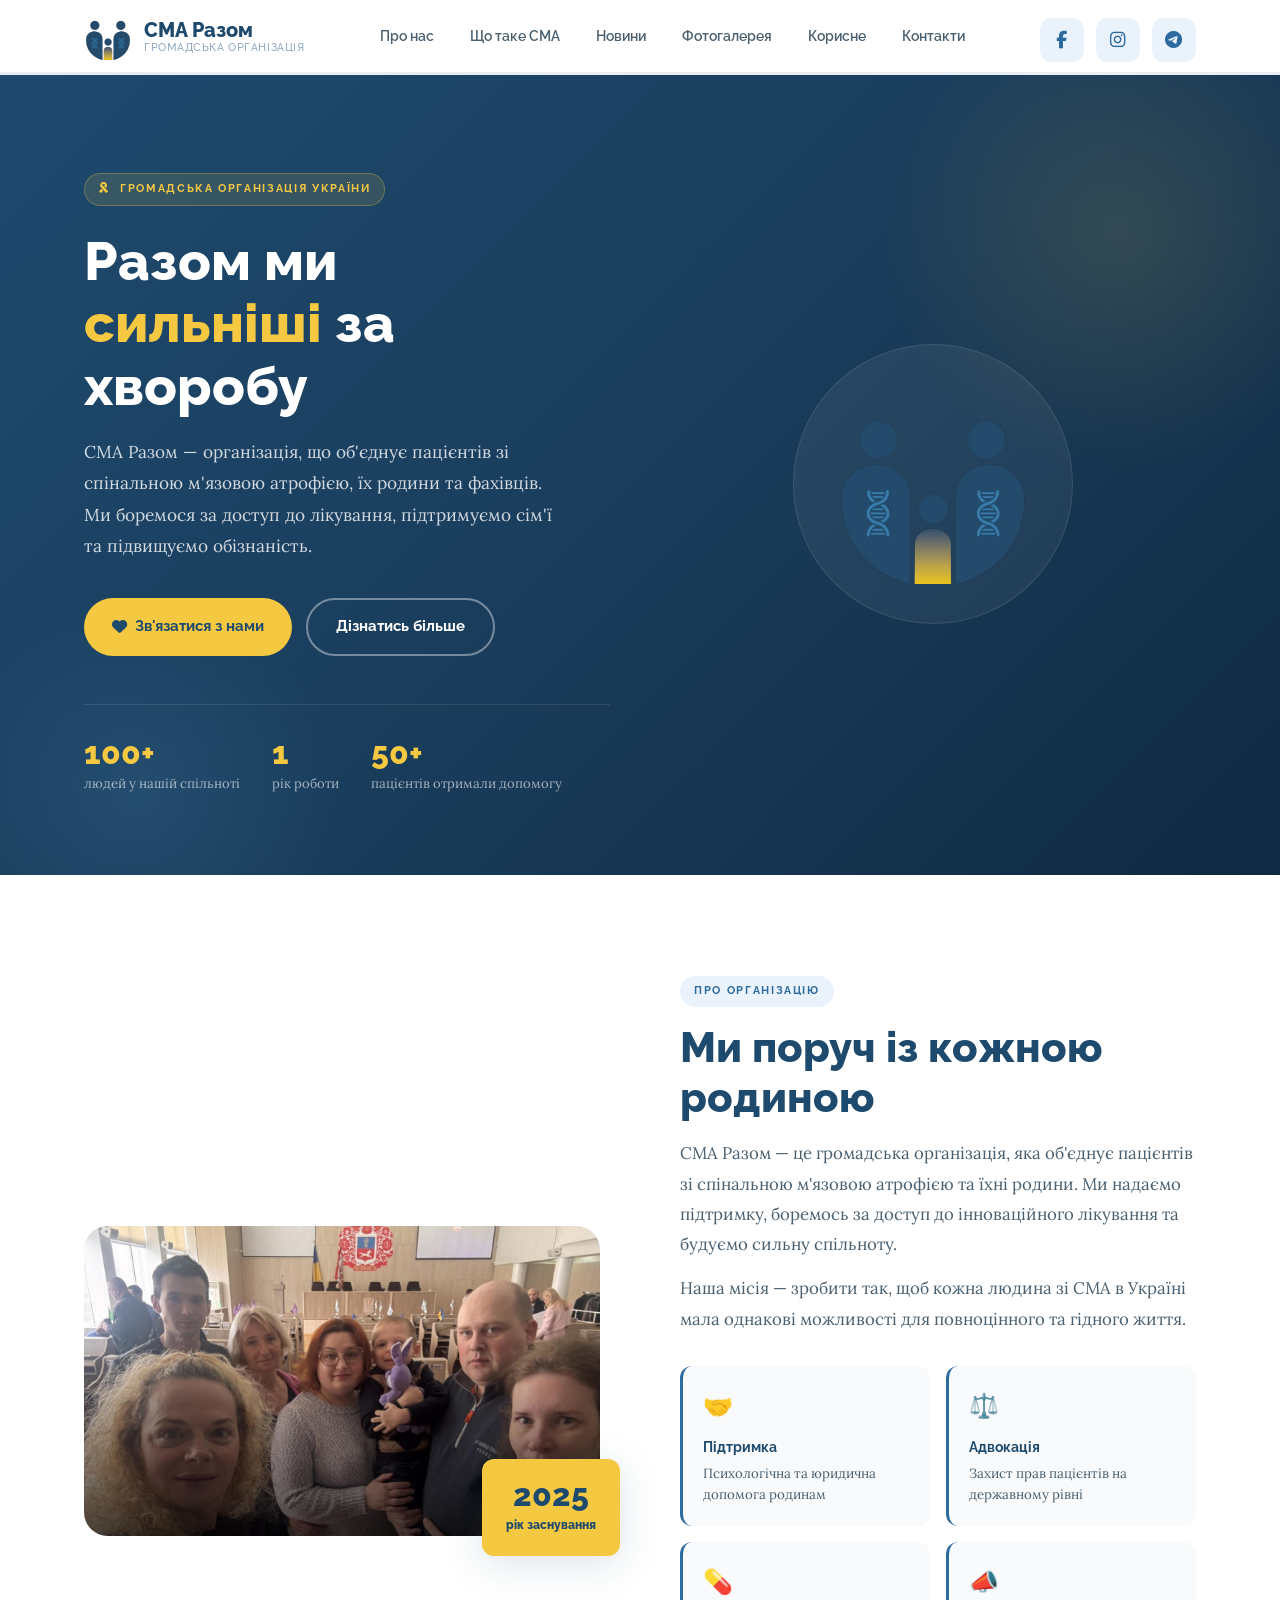
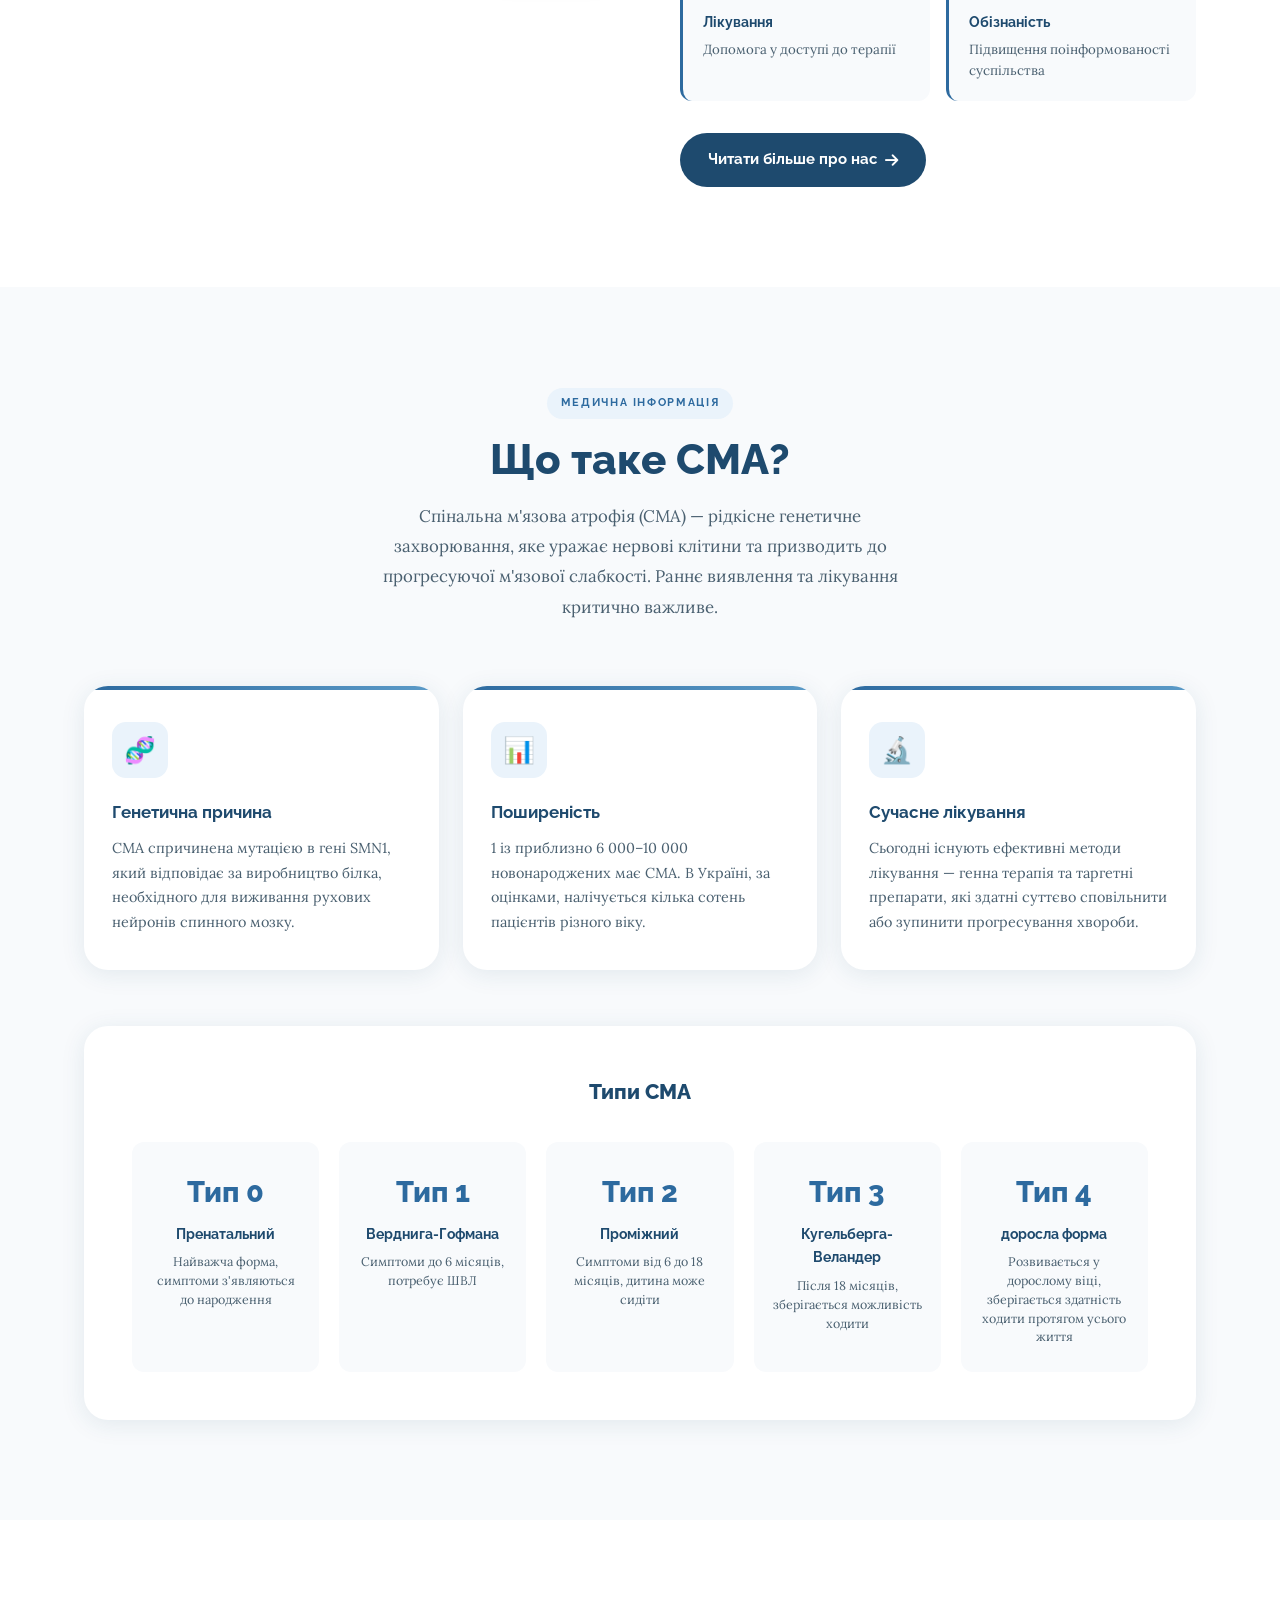
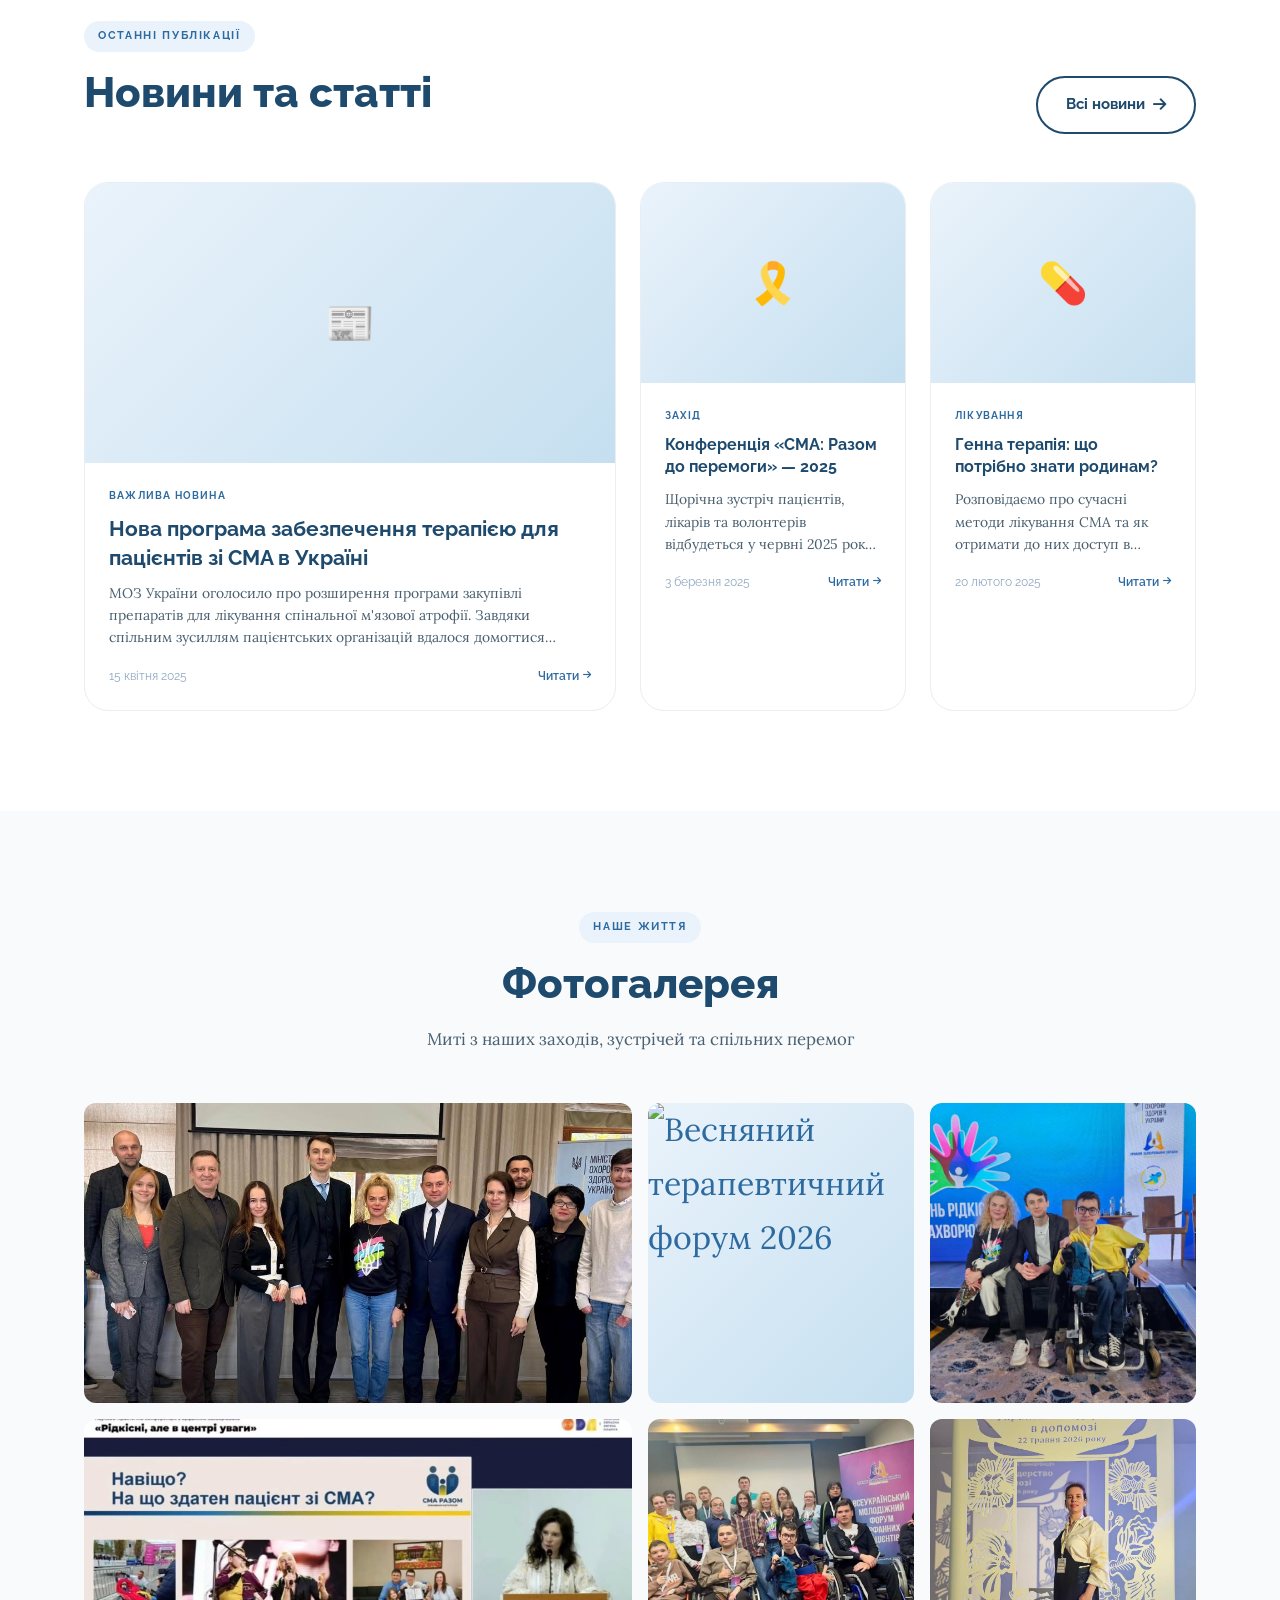
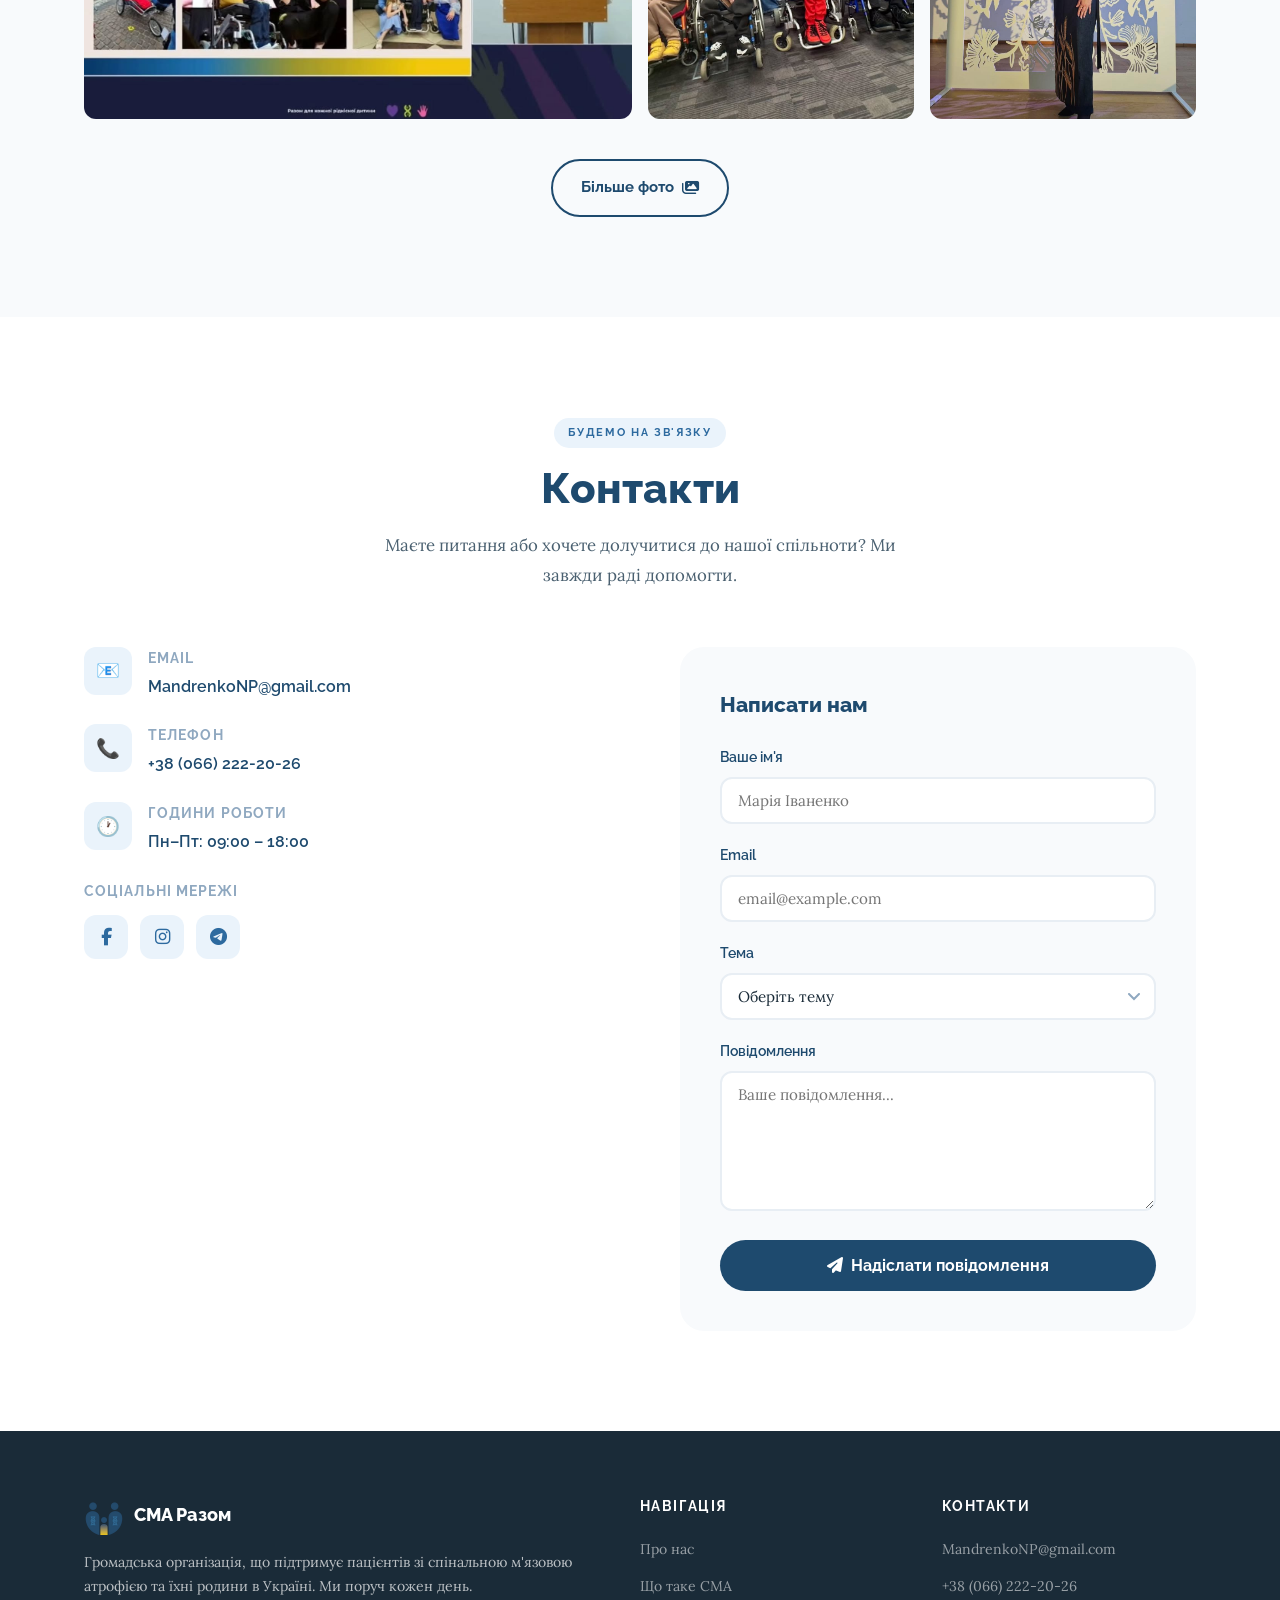
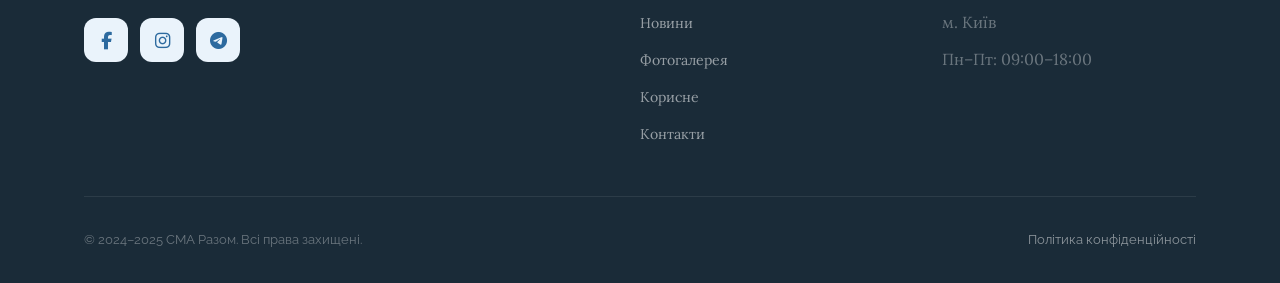
==== commit c57129cc: "Add files via upload" ====
--- a/index.html
+++ b/index.html
@@ -140,7 +140,7 @@
             <div class="about-img-main">
               <!-- Замініть на реальне фото команди або захода -->
               <div class="about-img-placeholder">
-                <img src="images/2.JPG" alt="Разом за права людей зі СМА">
+                <img src="images/2.jpg" alt="Разом за права людей зі СМА">
               </div>
             </div>
             <div class="about-badge">
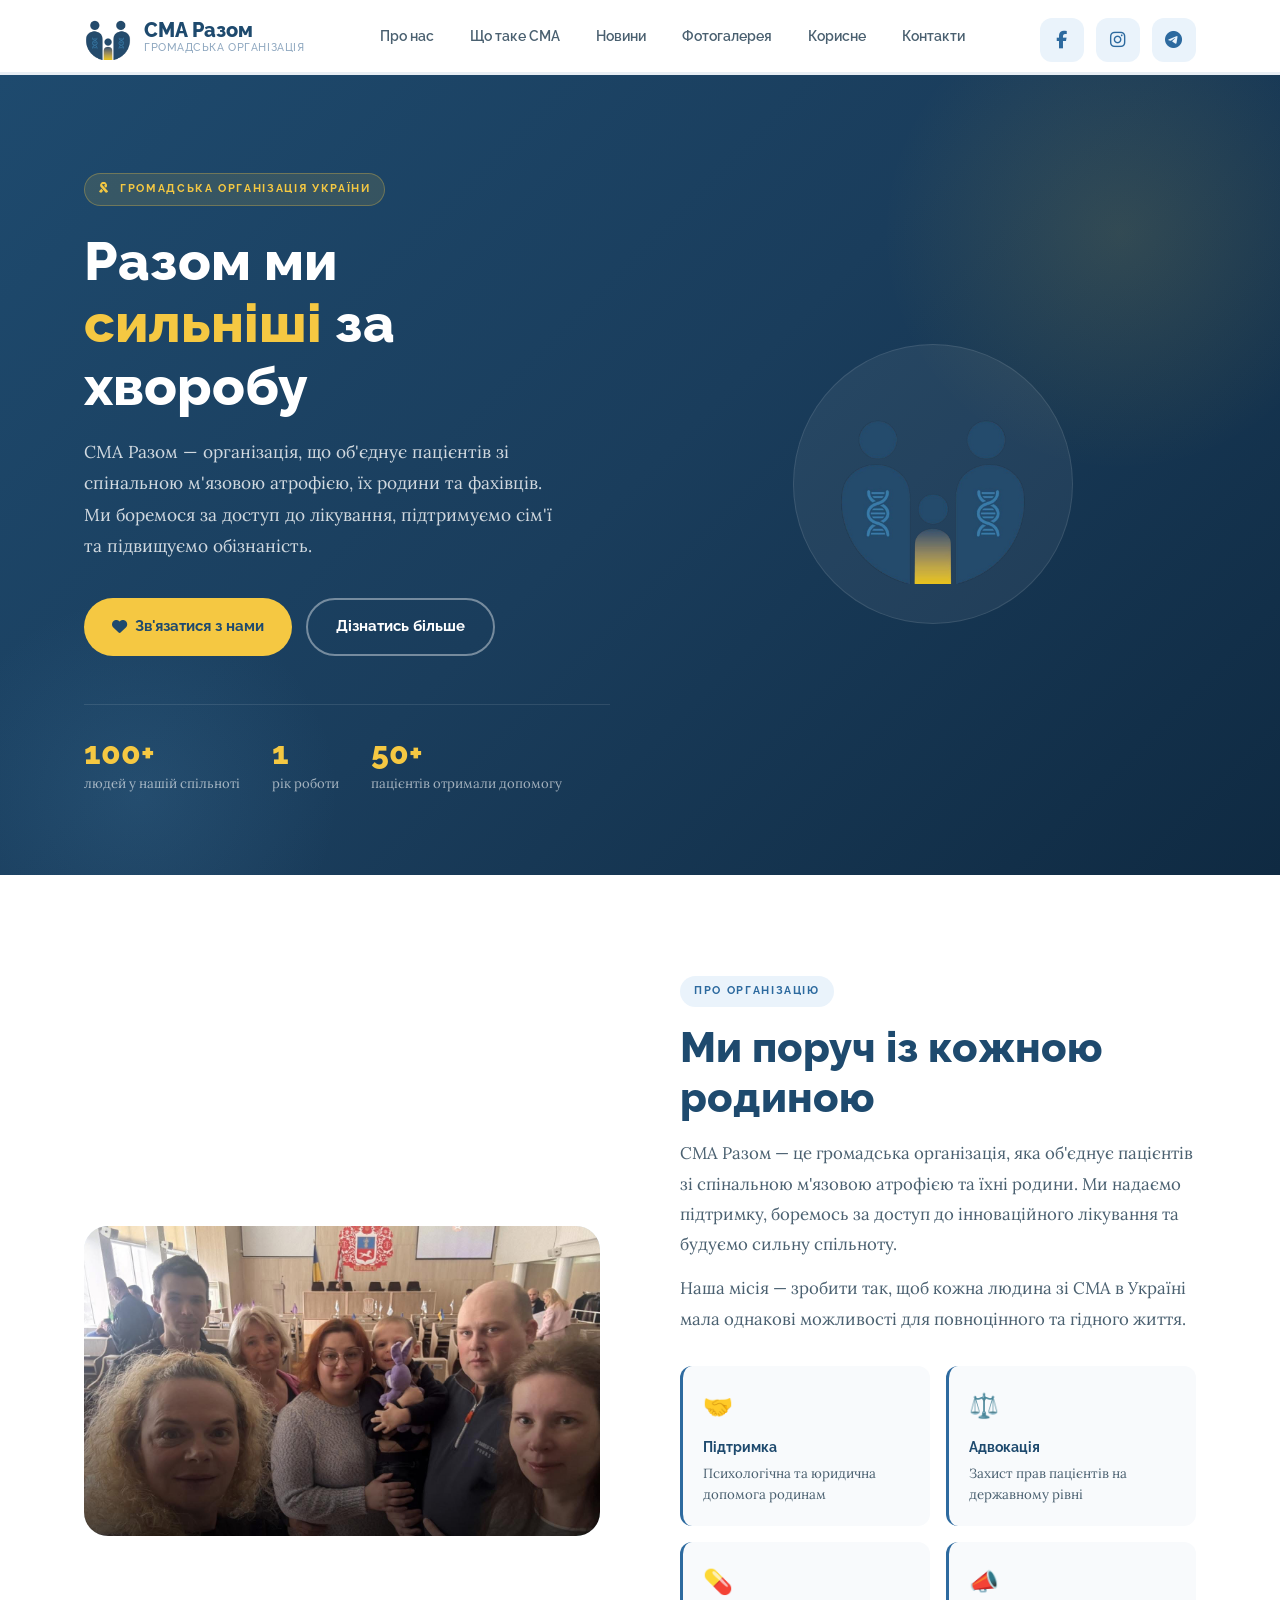
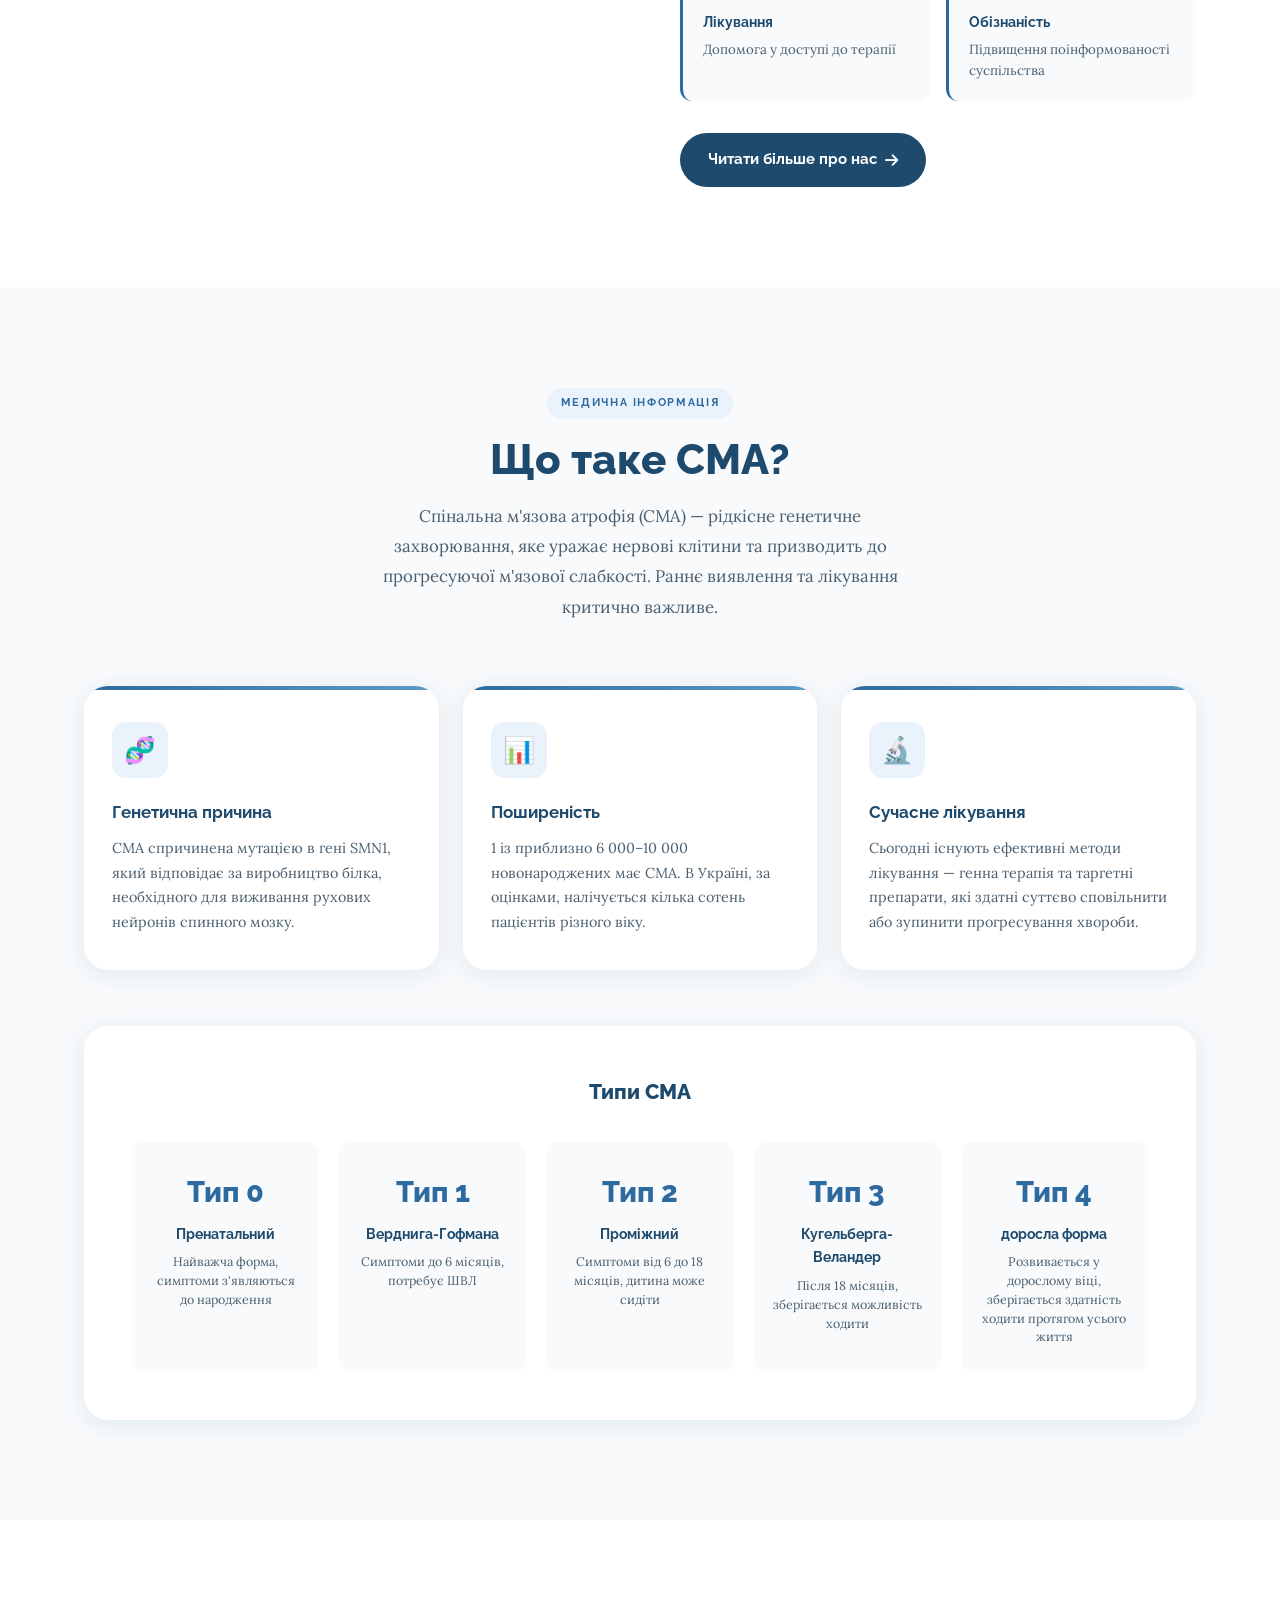
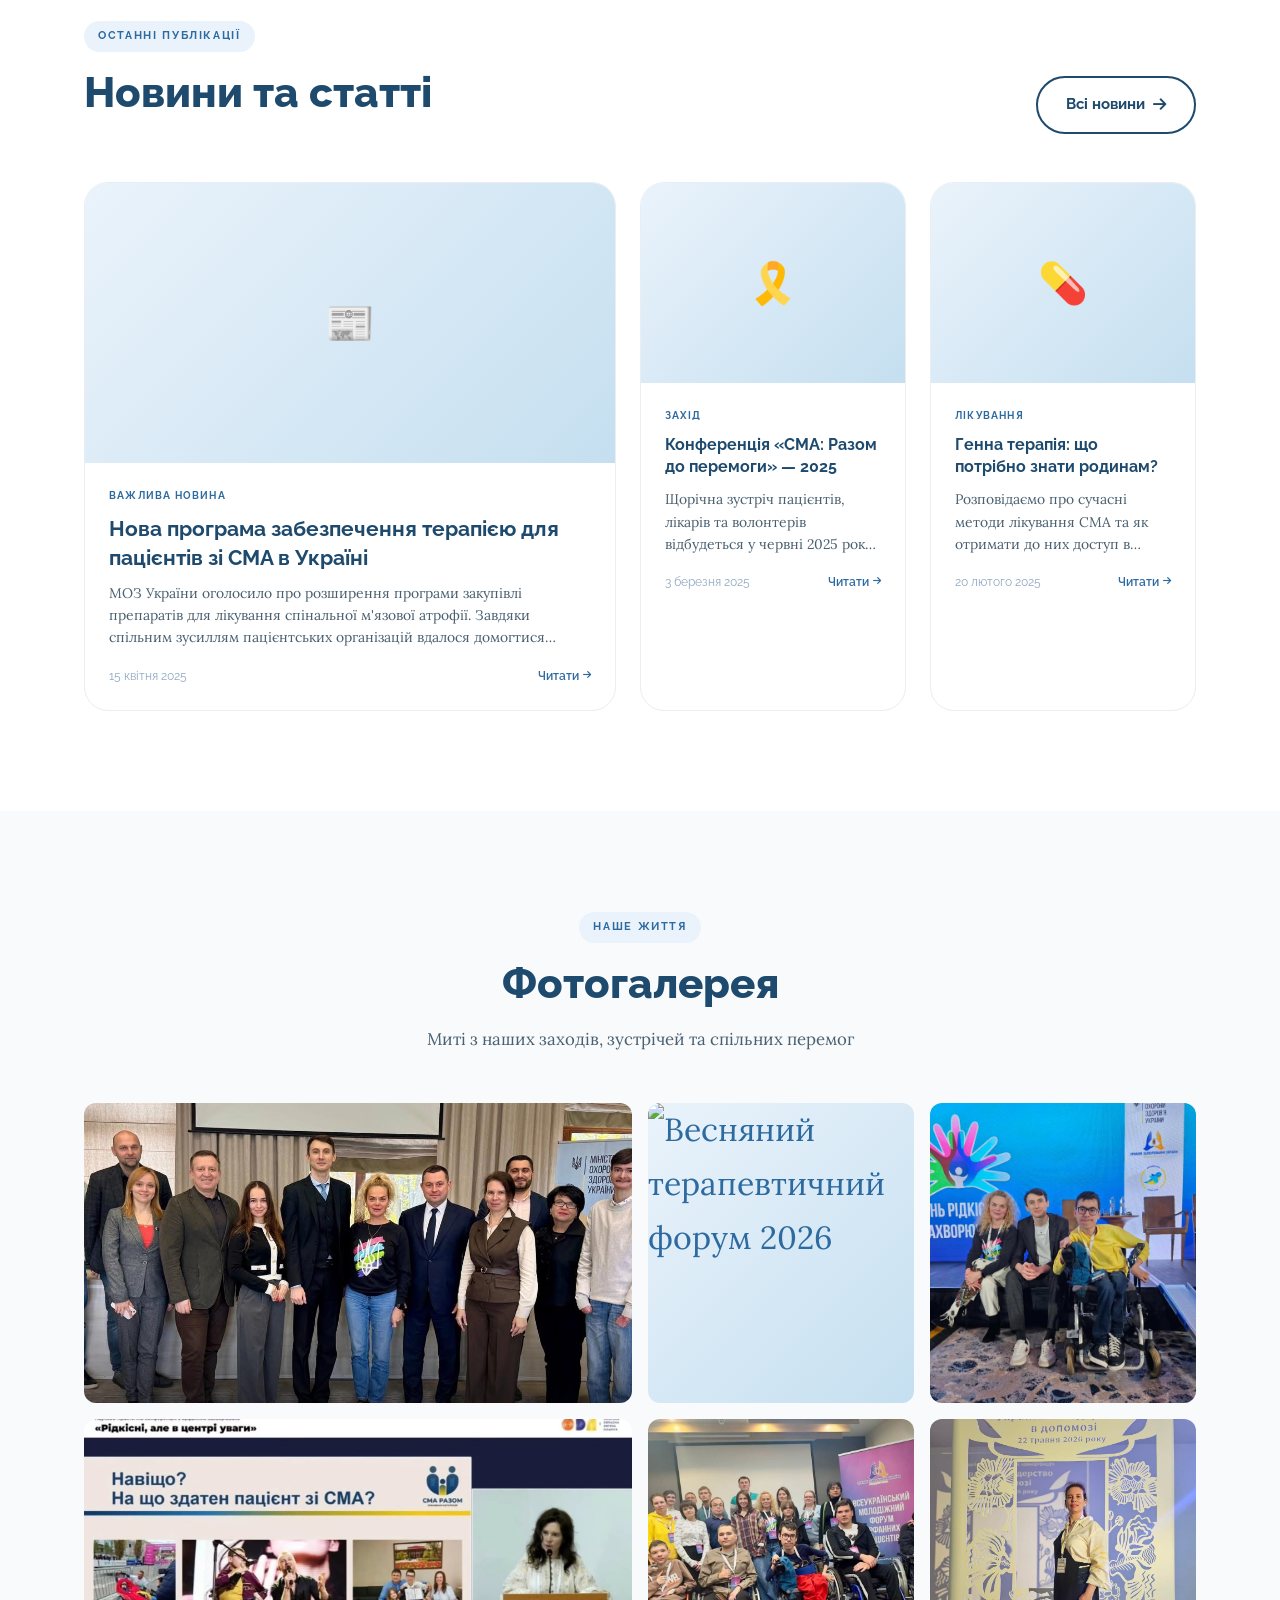
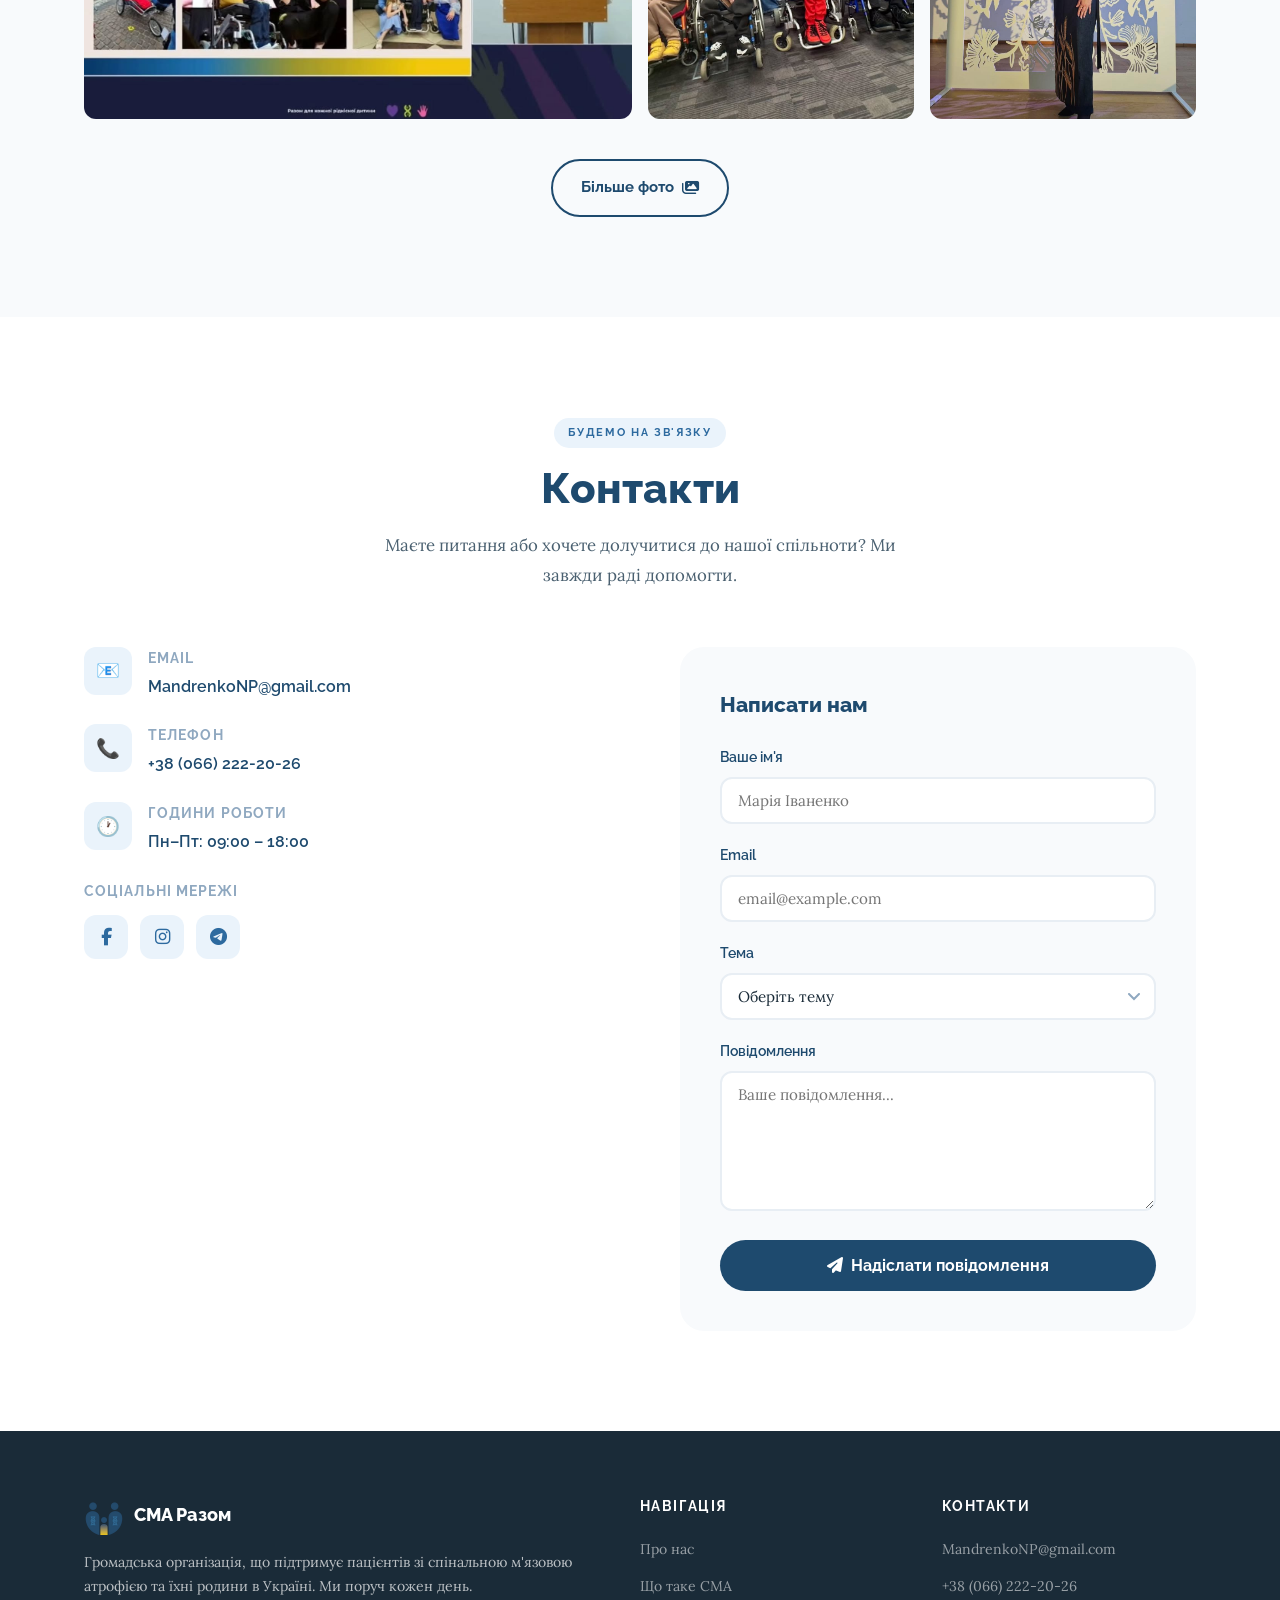
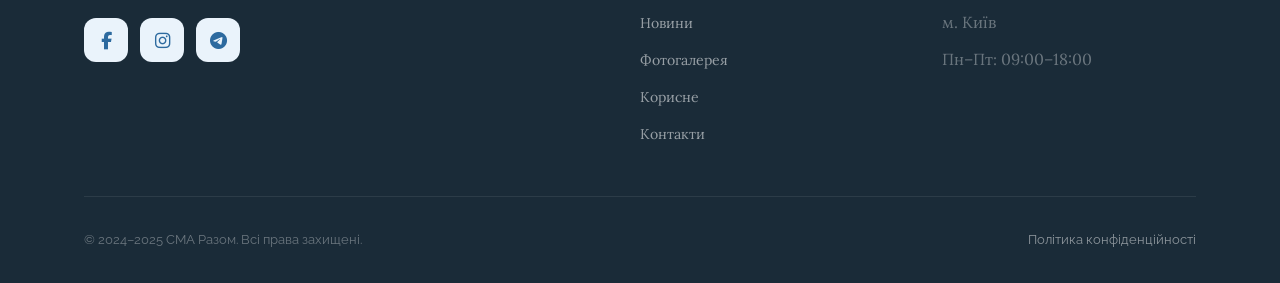
==== commit 258704dc: "Add files via upload" ====
--- a/index.html
+++ b/index.html
@@ -143,10 +143,6 @@
                 <img src="images/2.jpg" alt="Разом за права людей зі СМА">
               </div>
             </div>
-            <div class="about-badge">
-              <div class="about-badge-num">2025</div>
-              <div class="about-badge-text">рік заснування</div>
-            </div>
           </div>
 
           <div class="about-text">
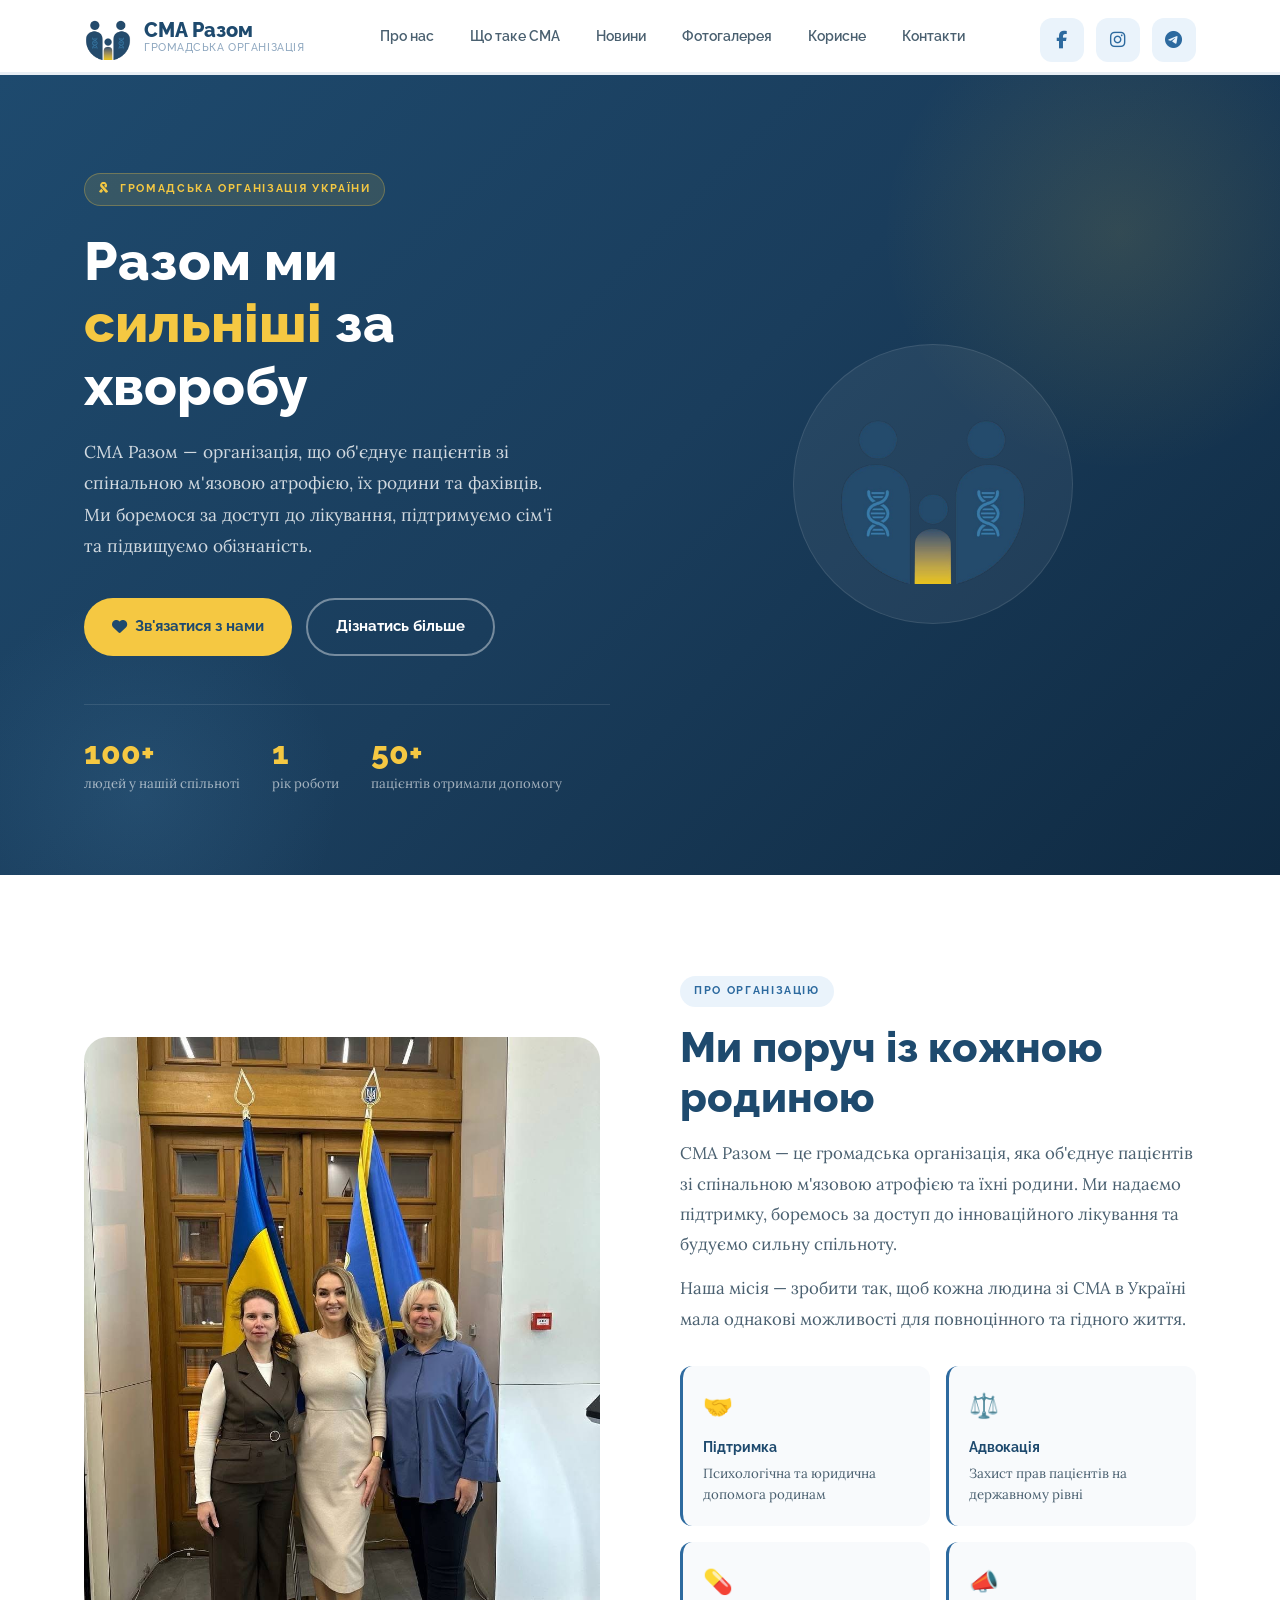
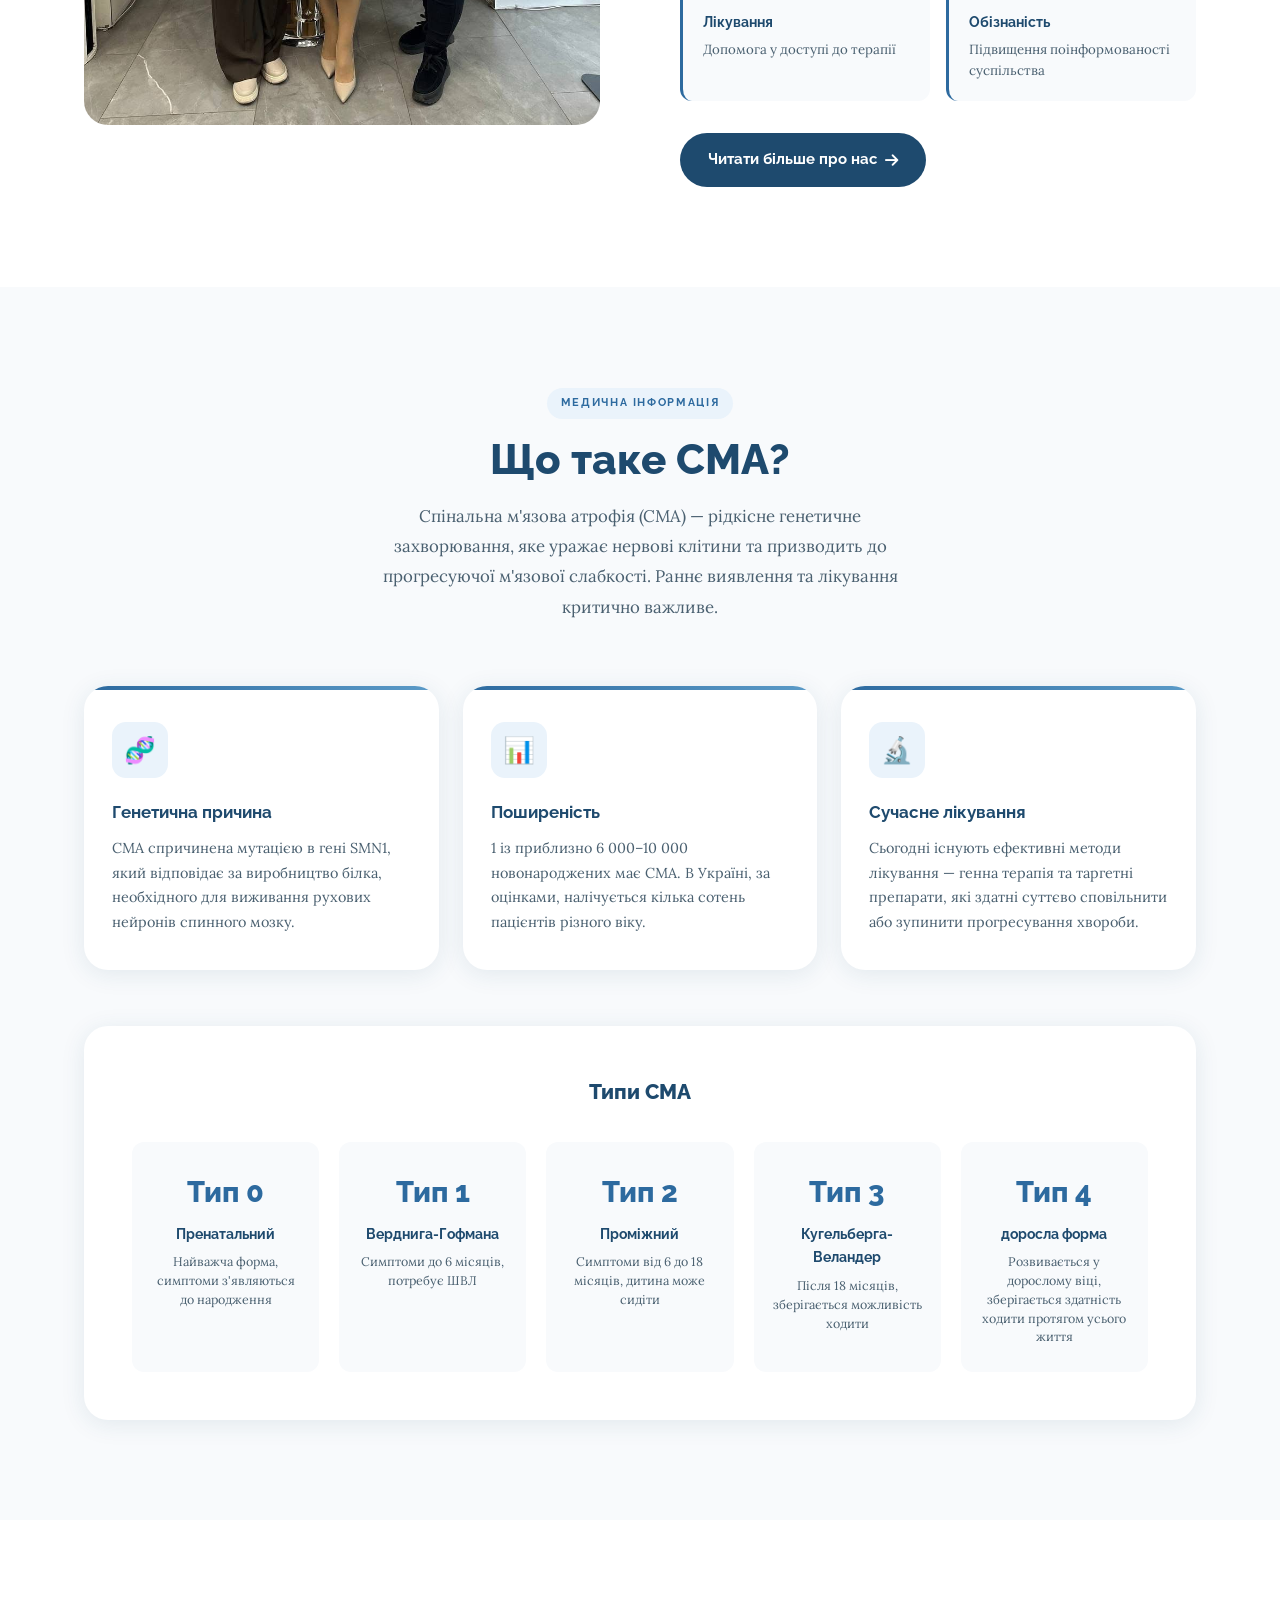
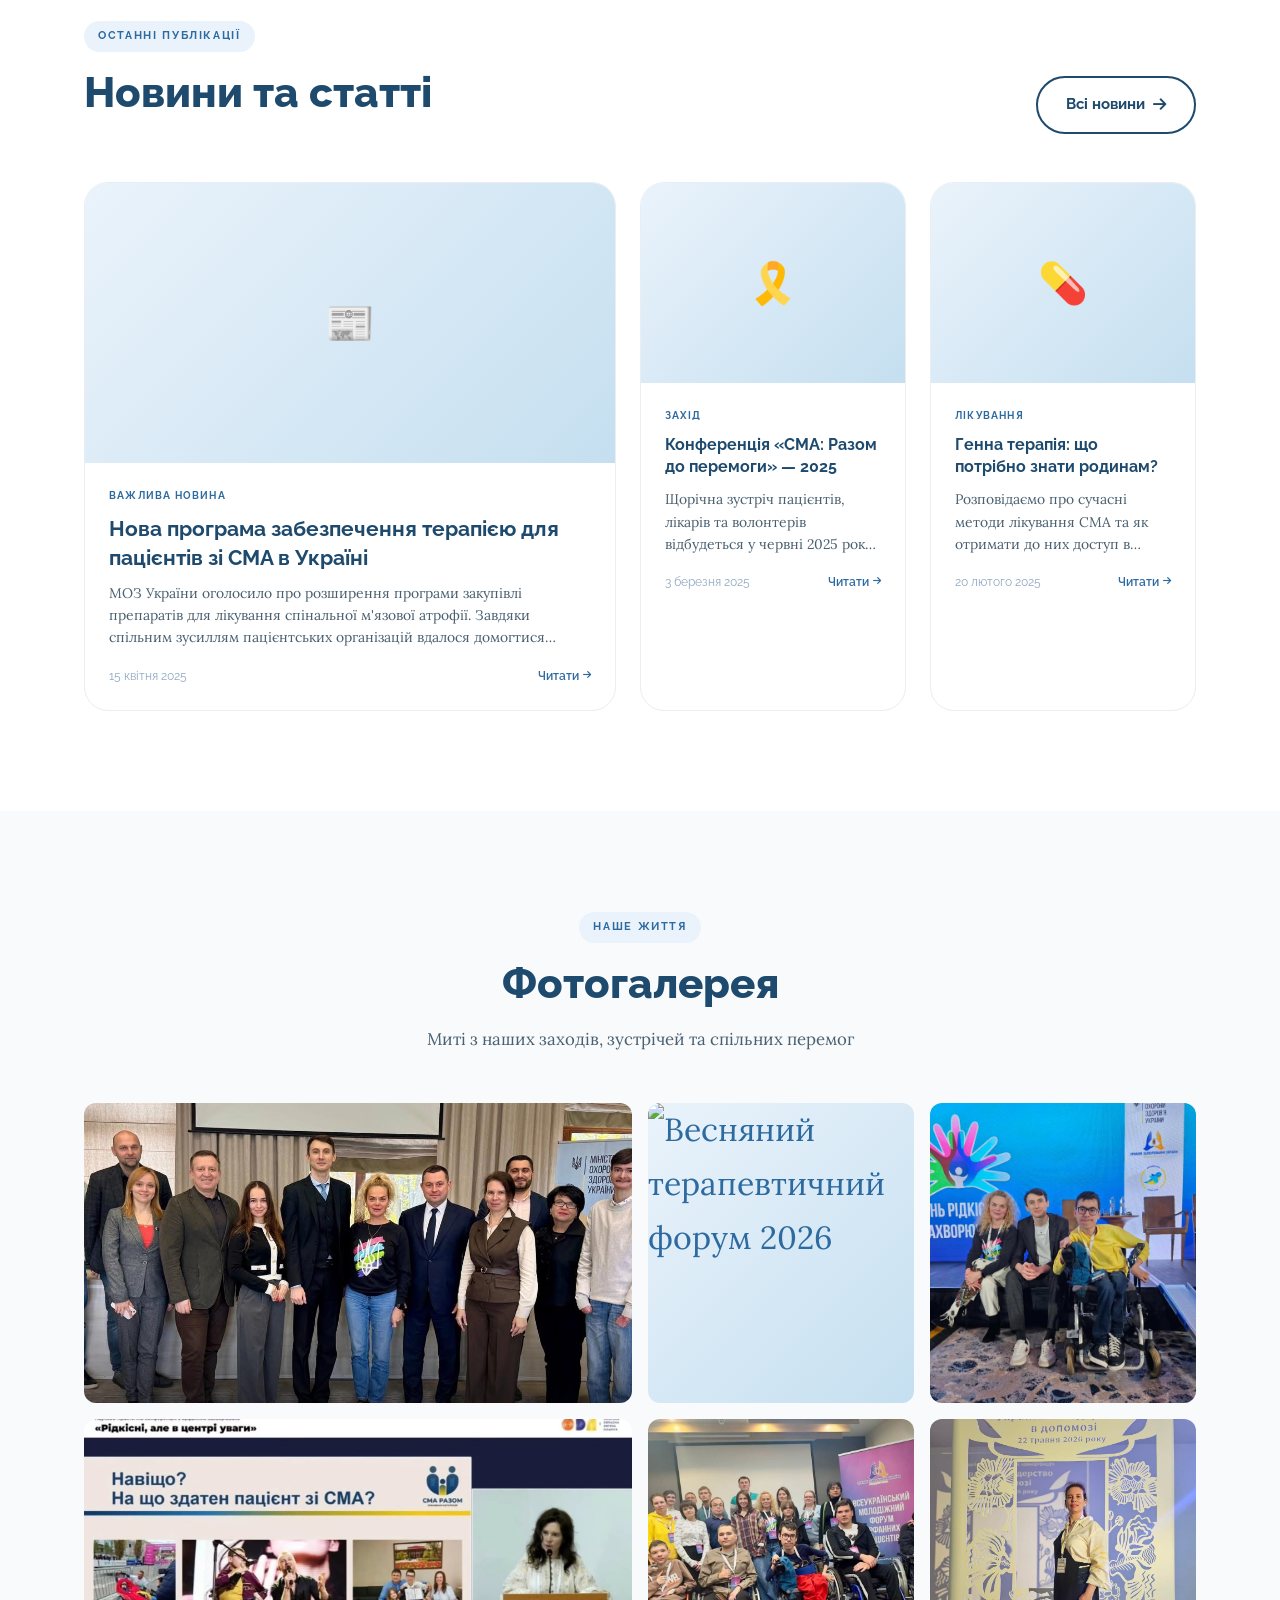
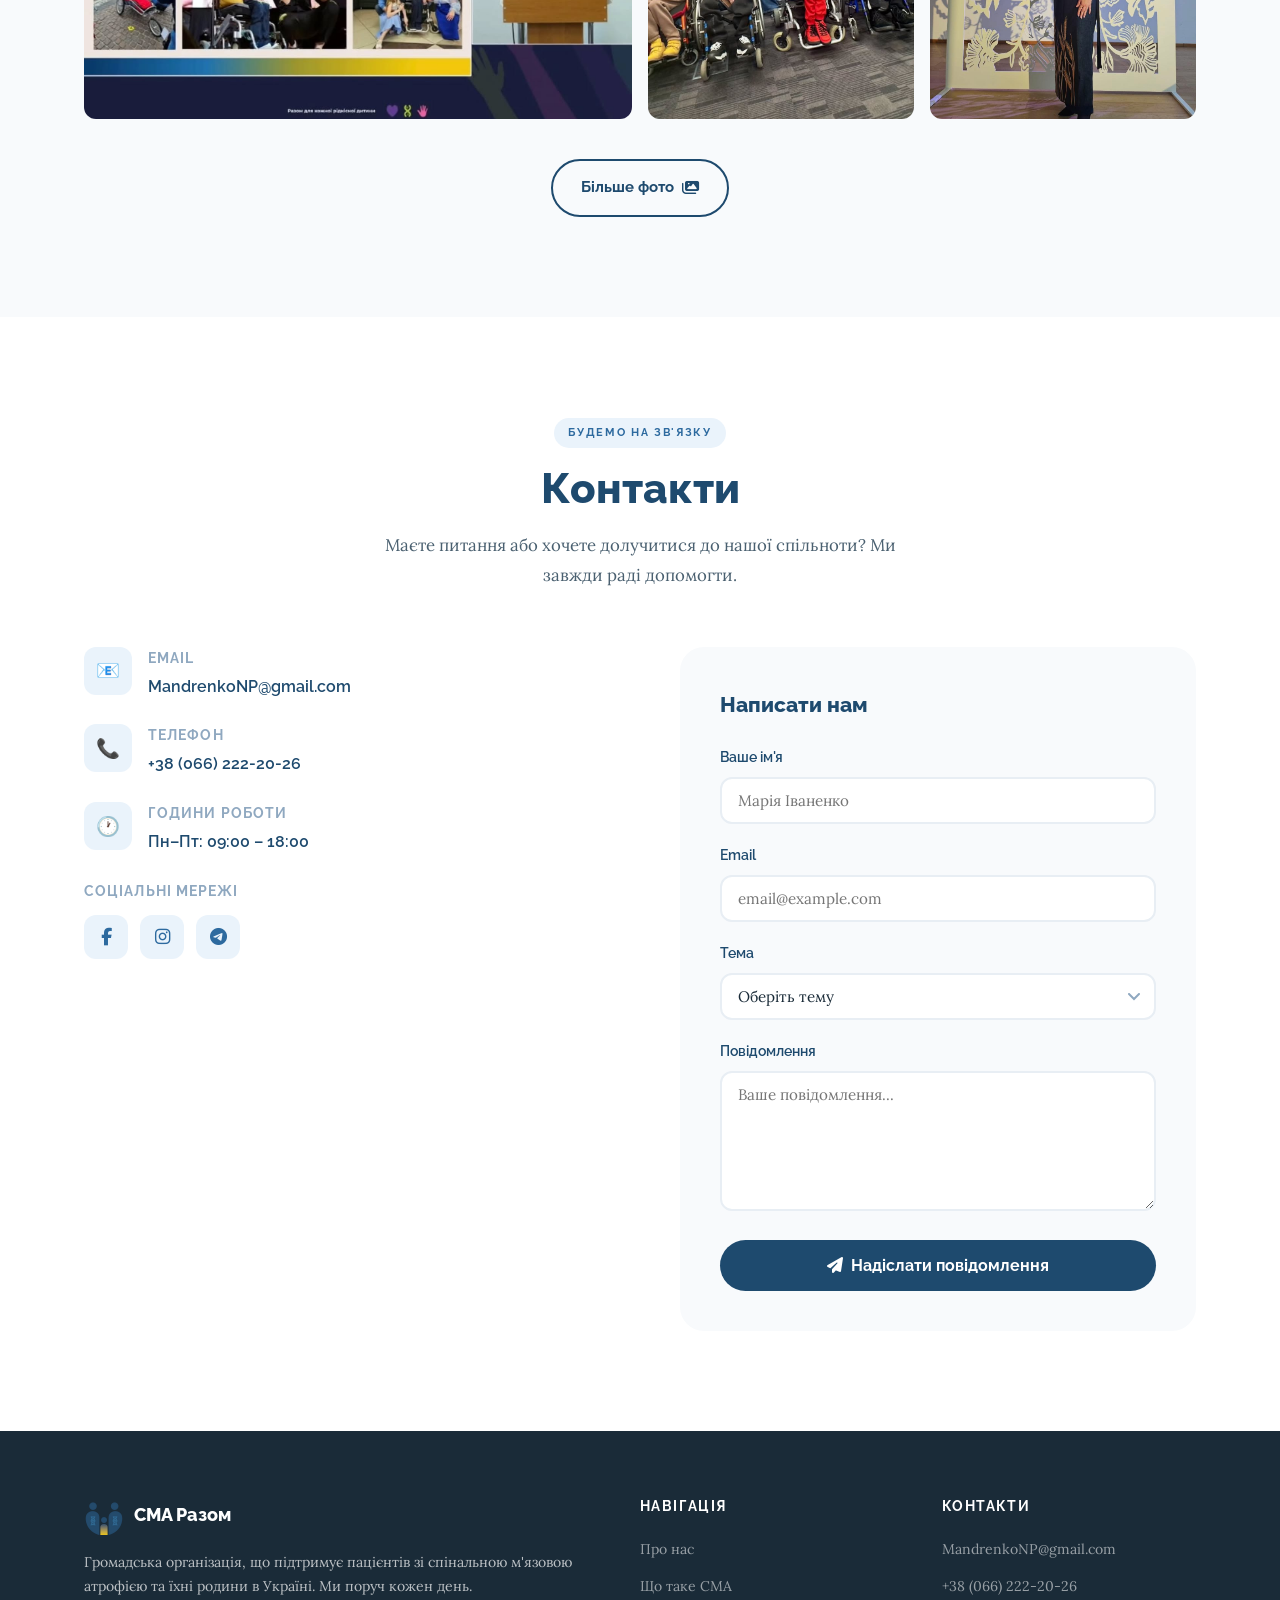
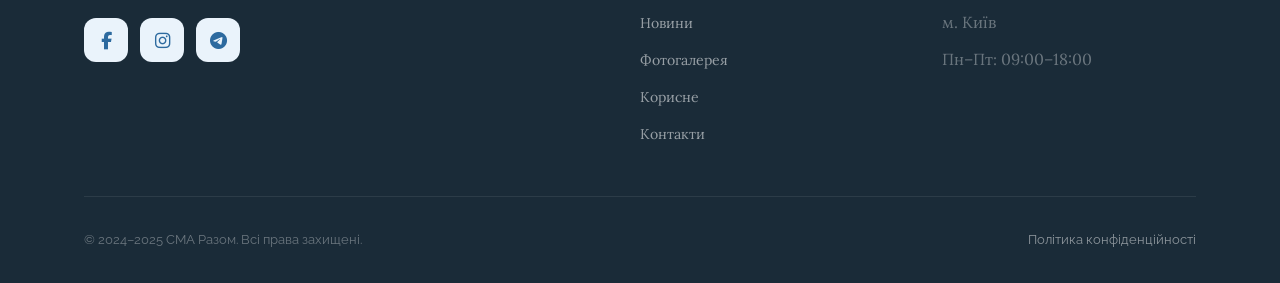
==== commit dd2c98de: "Add files via upload" ====
--- a/index.html
+++ b/index.html
@@ -140,7 +140,7 @@
             <div class="about-img-main">
               <!-- Замініть на реальне фото команди або захода -->
               <div class="about-img-placeholder">
-                <img src="images/2.jpg" alt="Разом за права людей зі СМА">
+                <img src="images/1.JPG" alt="Разом за права людей зі СМА">
               </div>
             </div>
           </div>
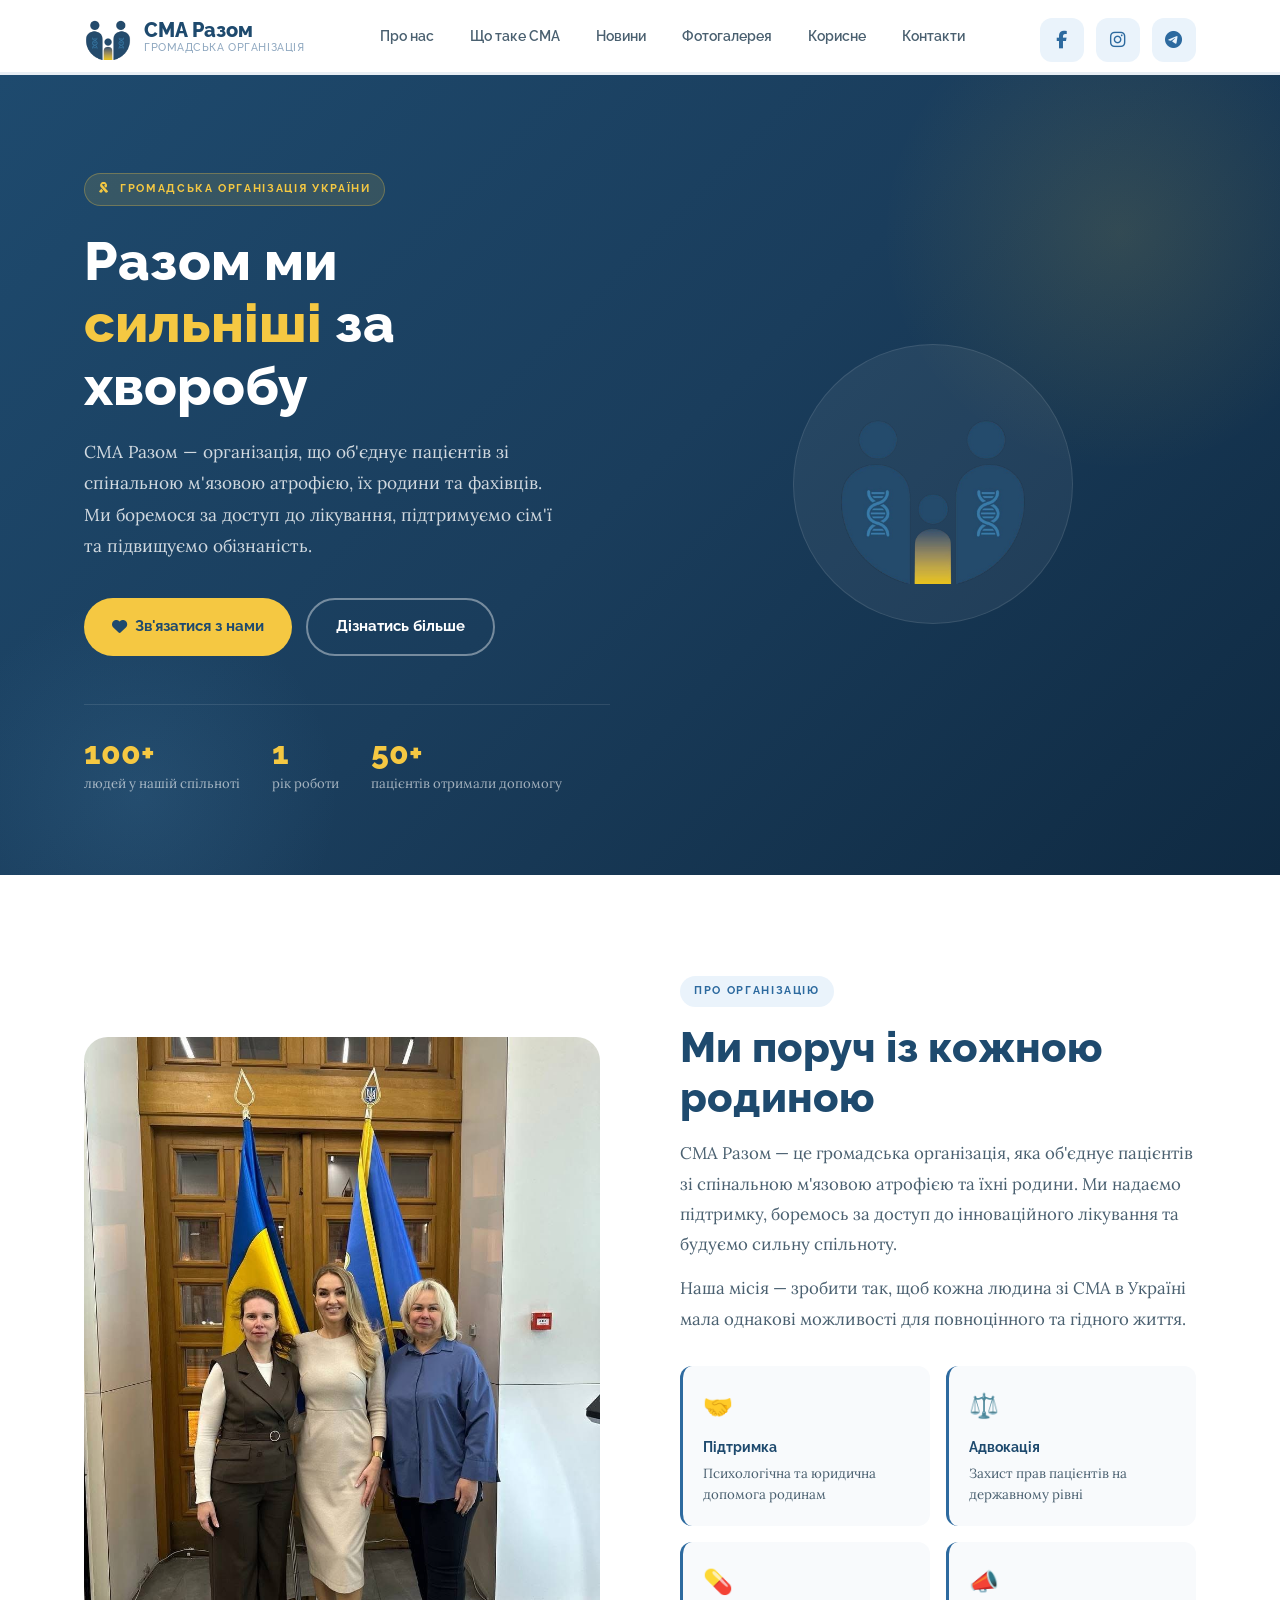
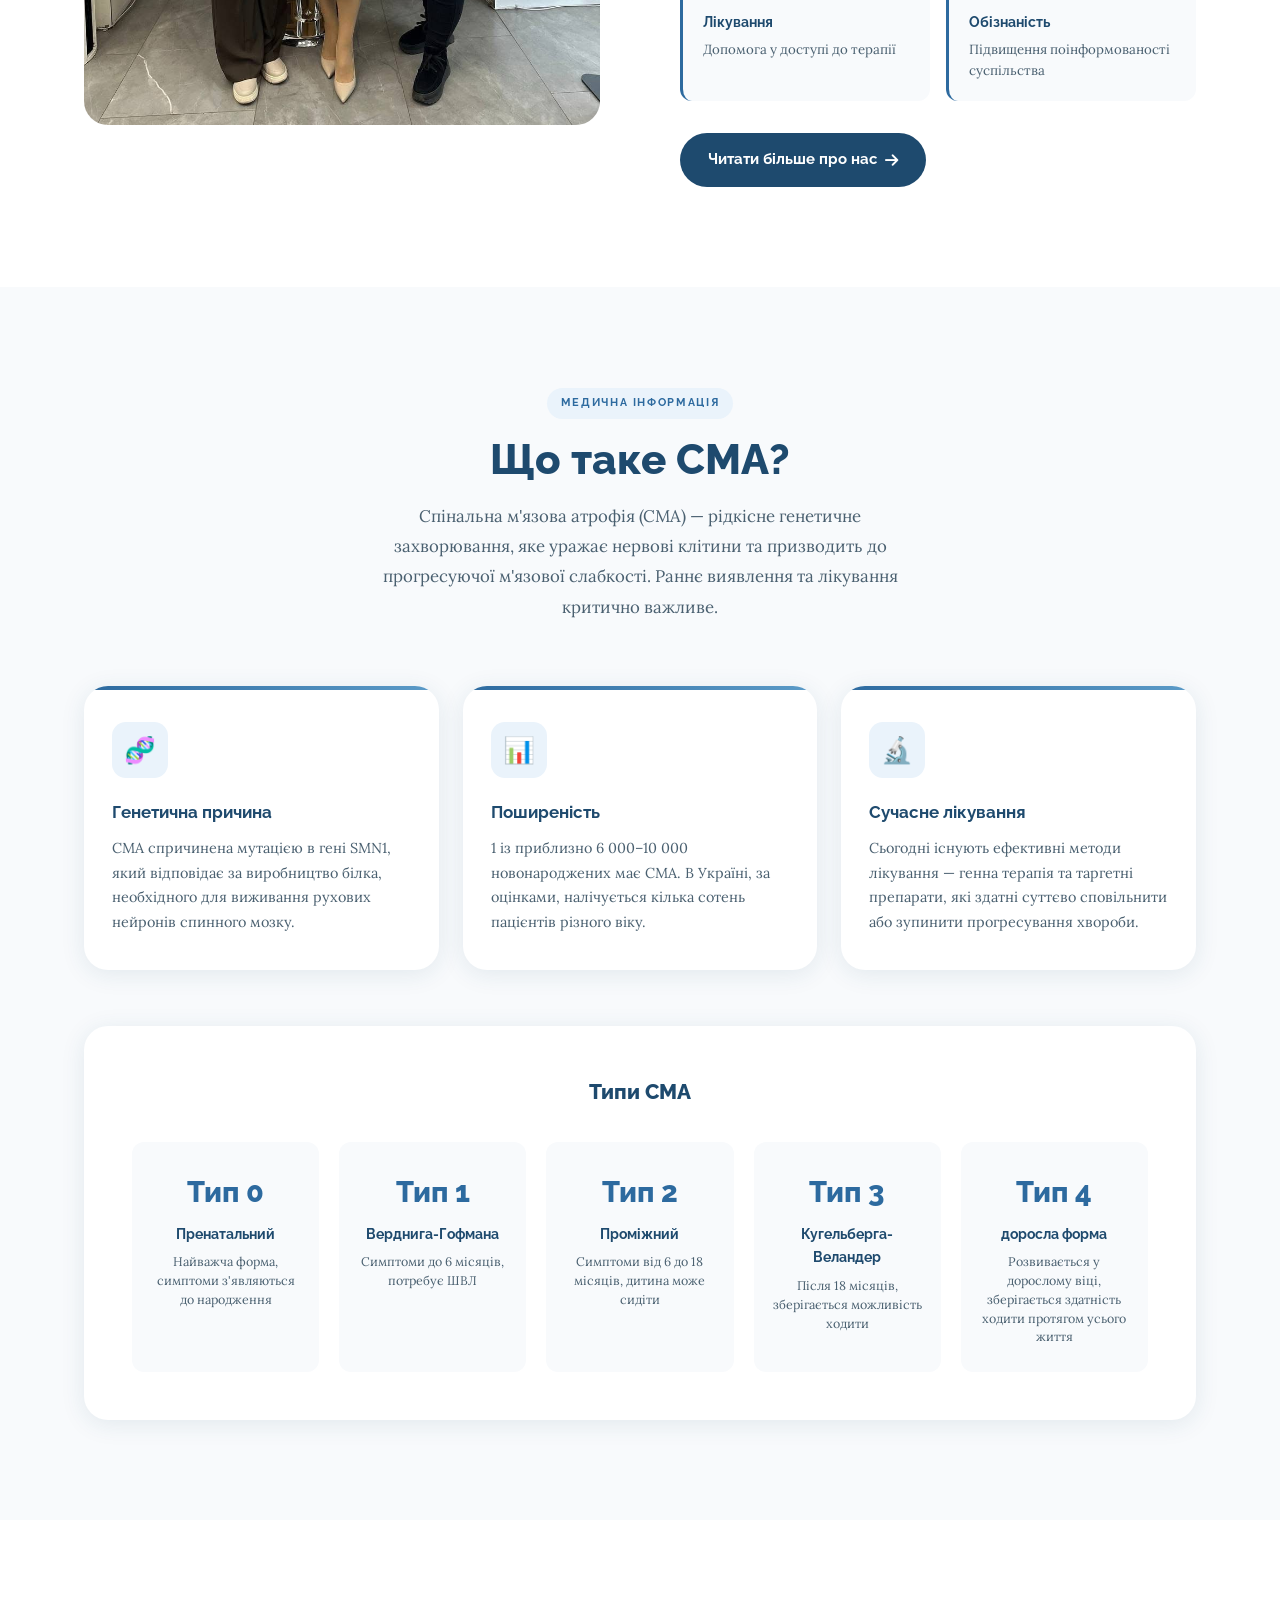
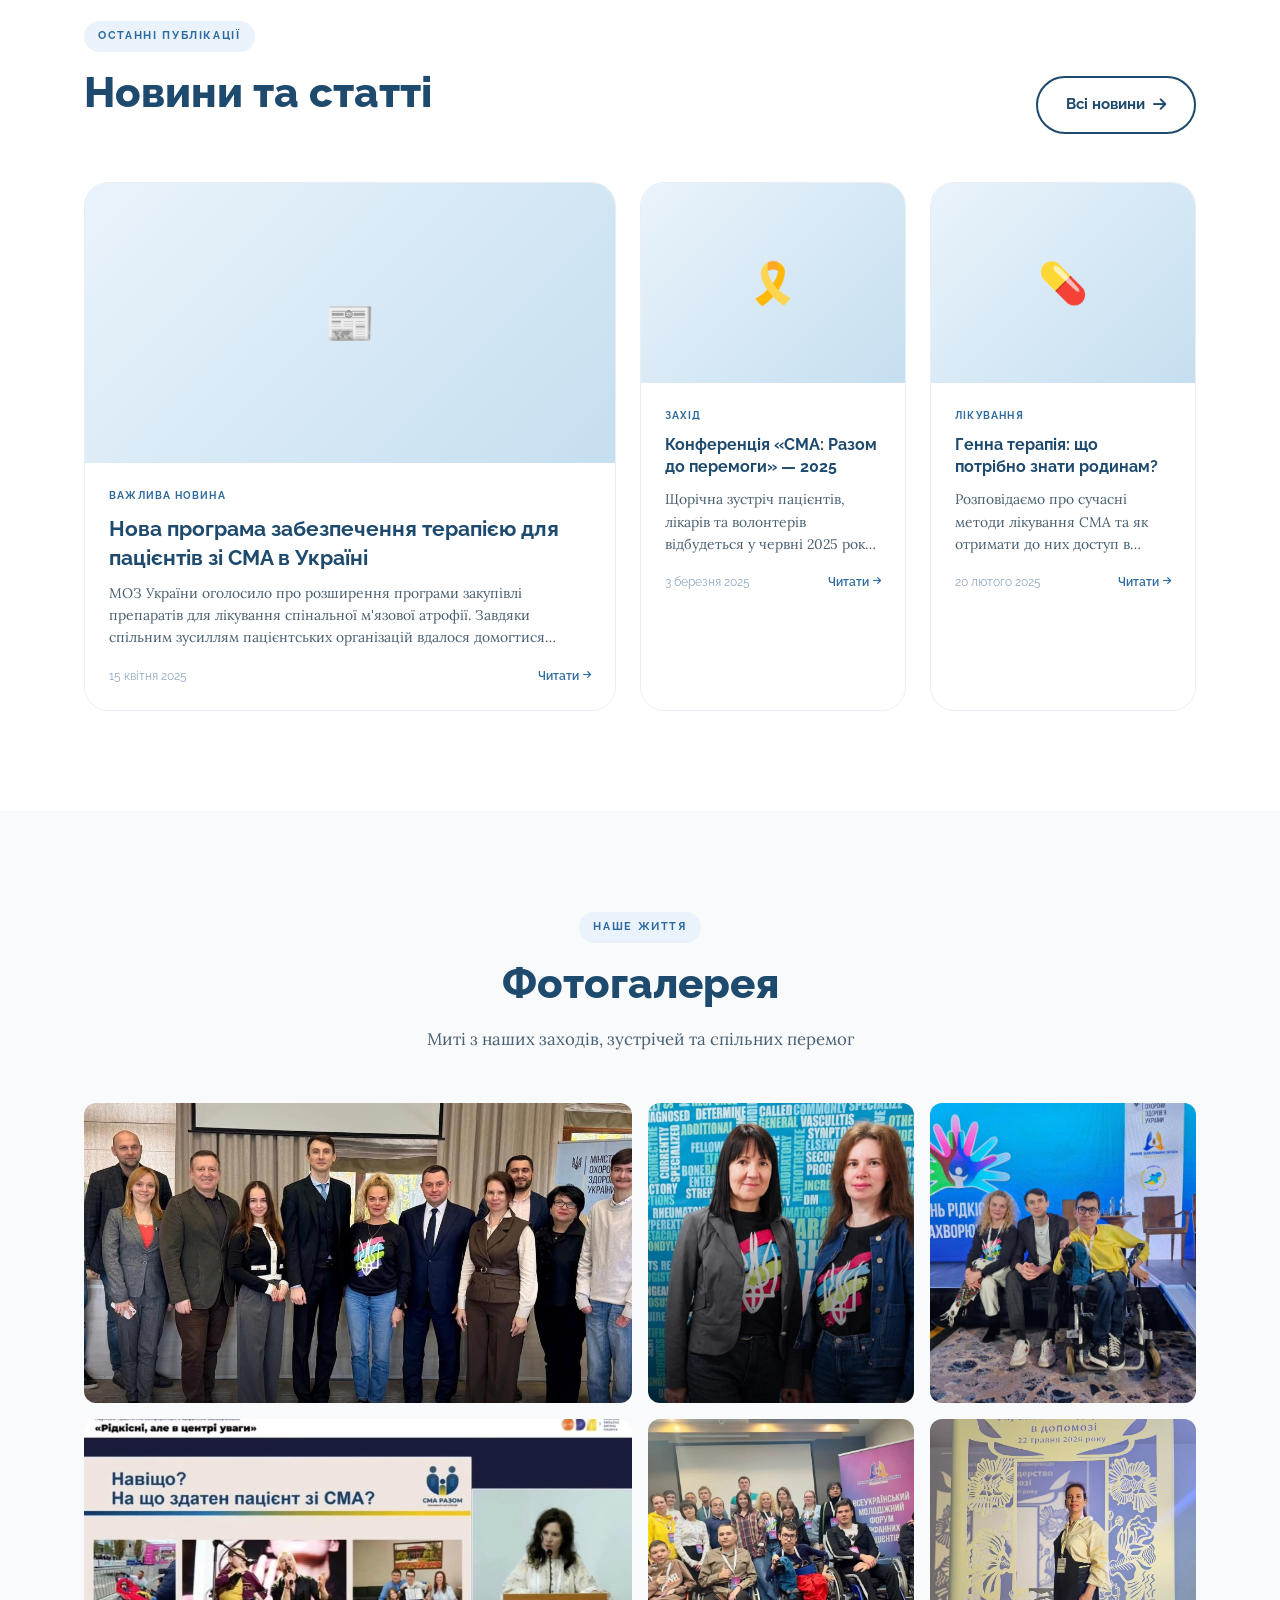
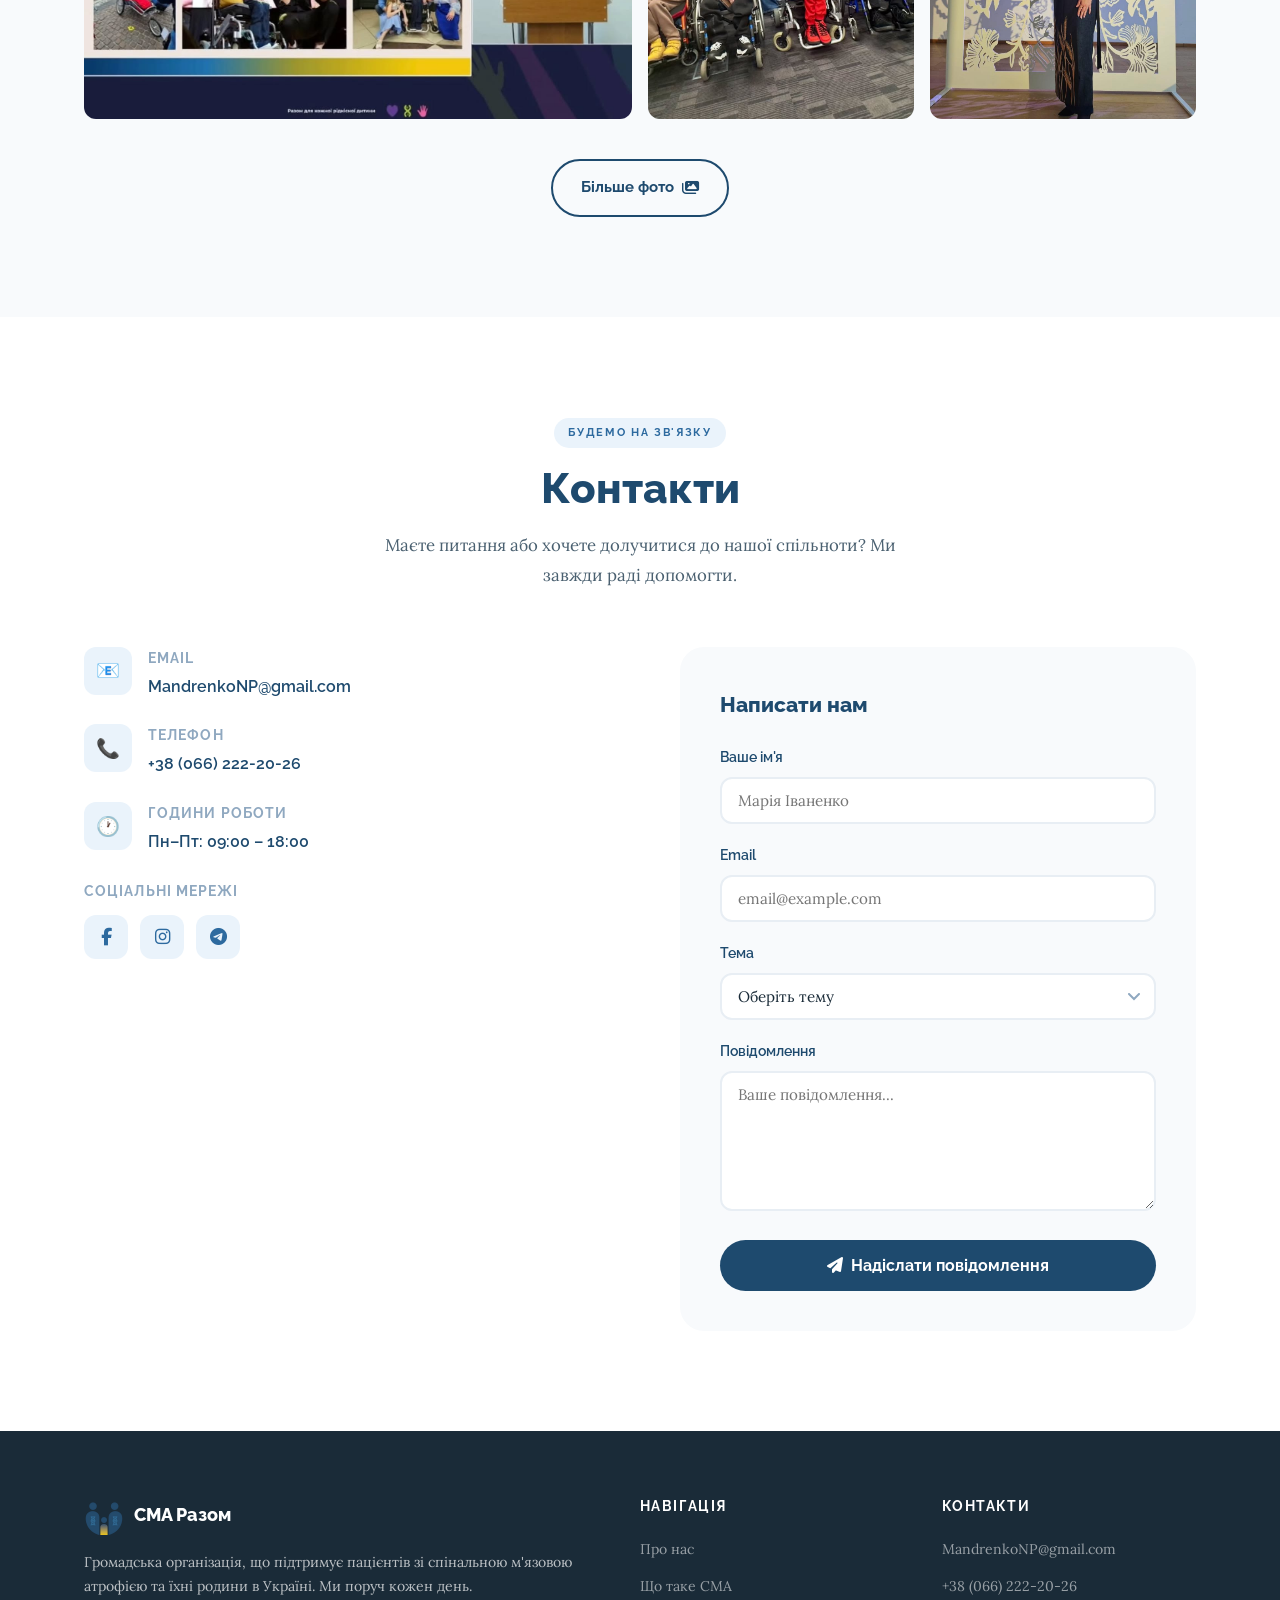
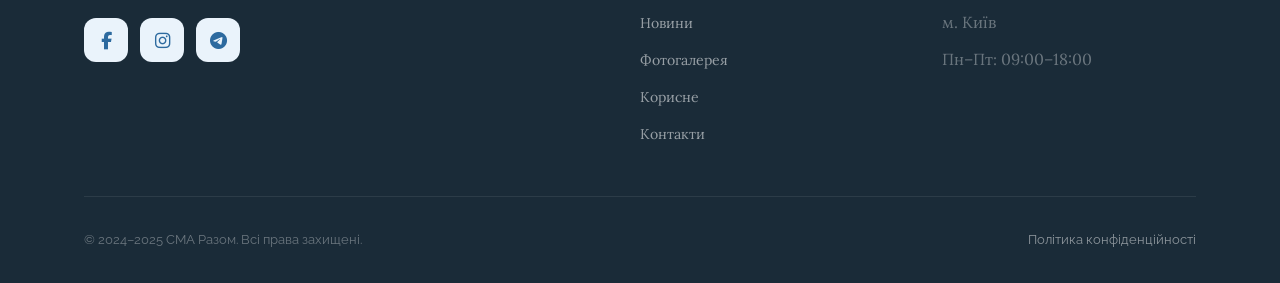
==== commit eaa90a35: "Add files via upload" ====
--- a/index.html
+++ b/index.html
@@ -359,7 +359,7 @@
             <div class="gallery-overlay"><i class="fa-solid fa-magnifying-glass-plus"></i></div>
           </div>
           <div class="gallery-item" data-aos data-aos-delay="200">
-            <img src="images/13.JPG" alt="Весняний терапевтичний форум 2026">
+            <img src="images/13.jpg" alt="Весняний терапевтичний форум 2026">
             <div class="gallery-overlay"><i class="fa-solid fa-magnifying-glass-plus"></i></div>
           </div>
           <div class="gallery-item" data-aos data-aos-delay="100">
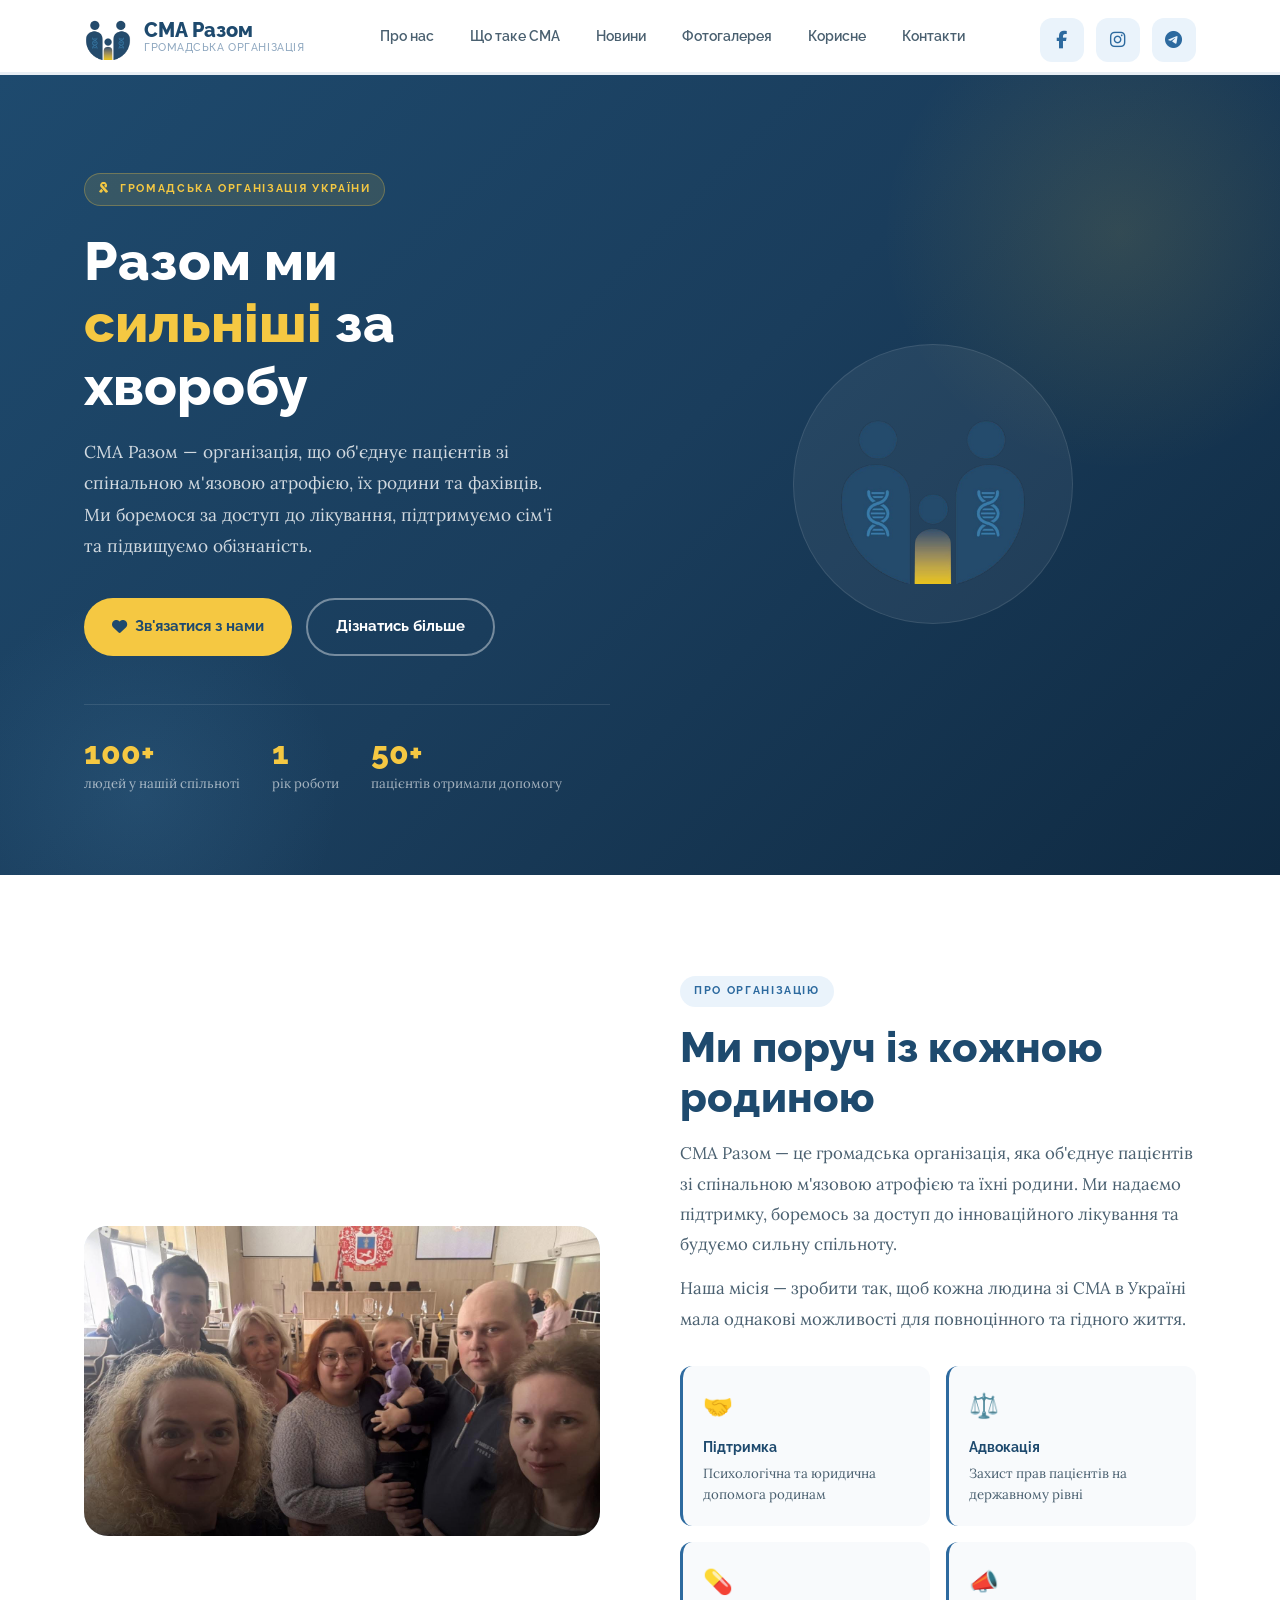
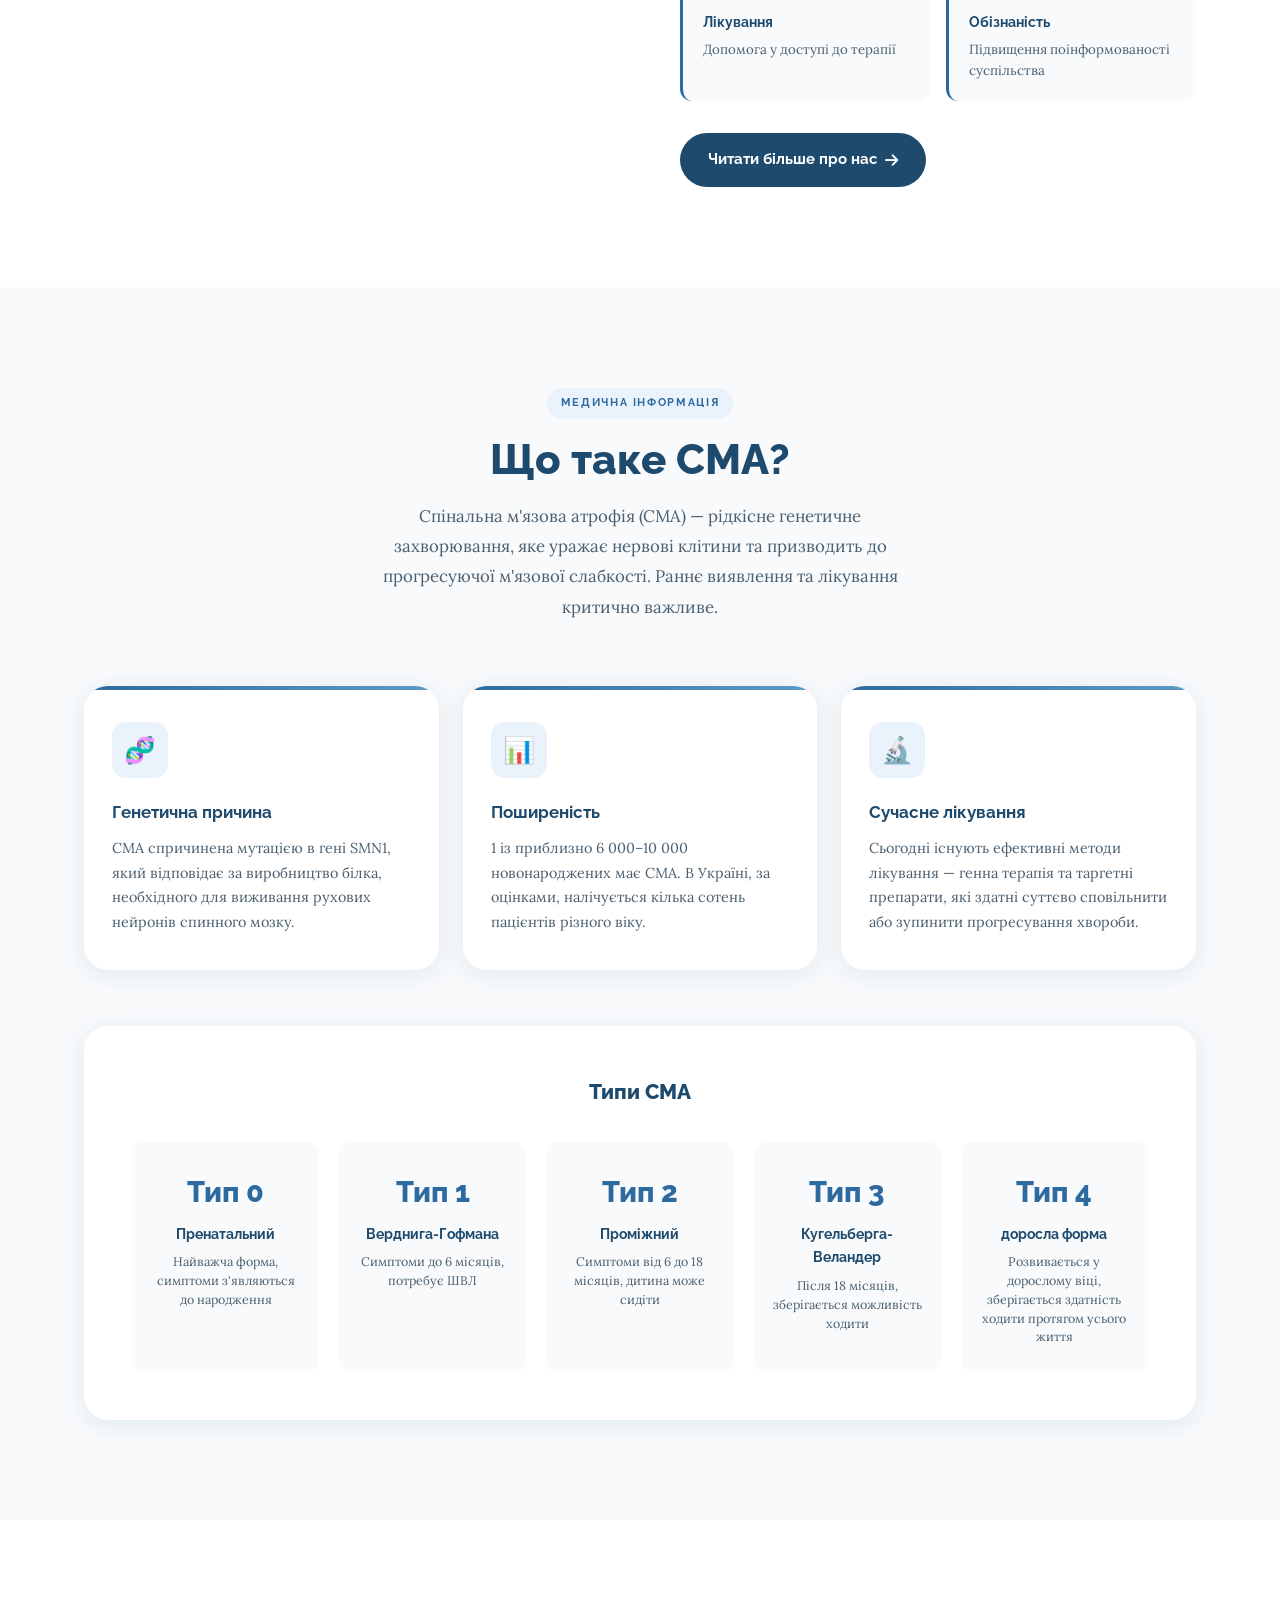
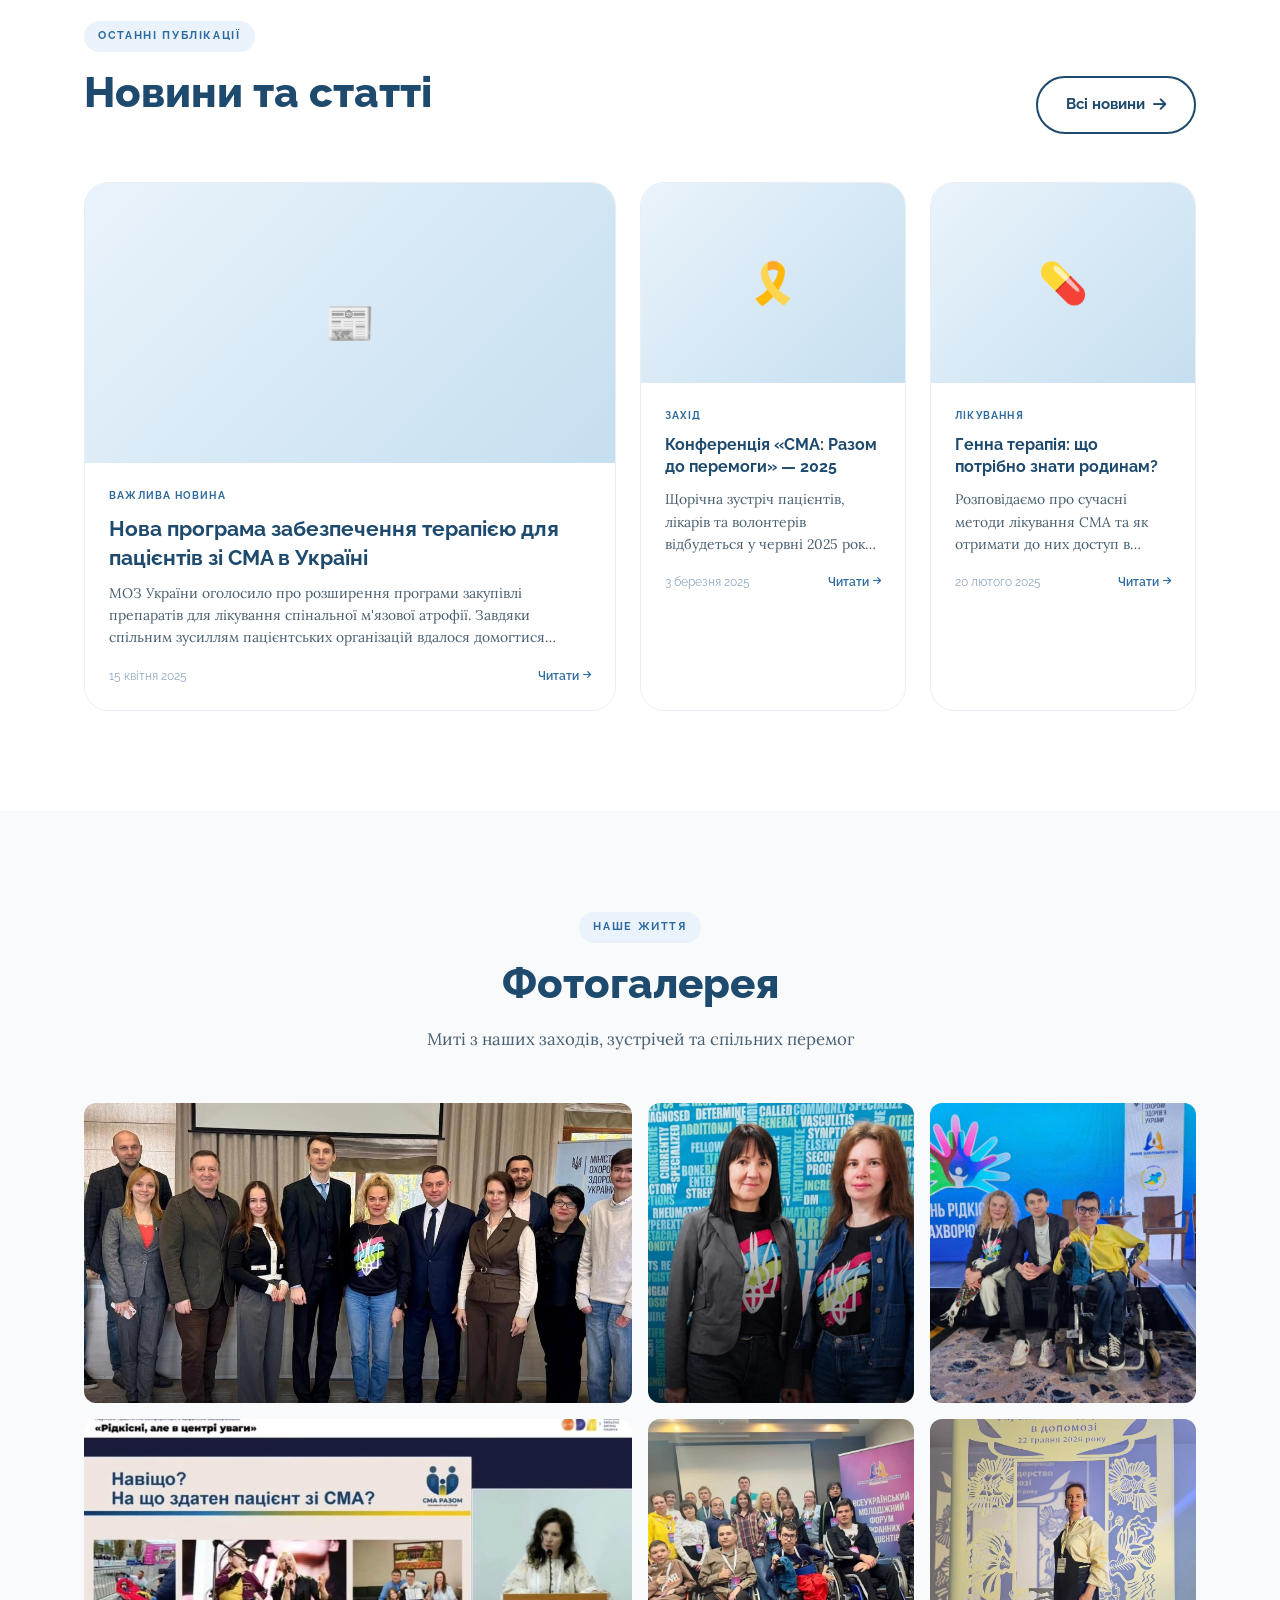
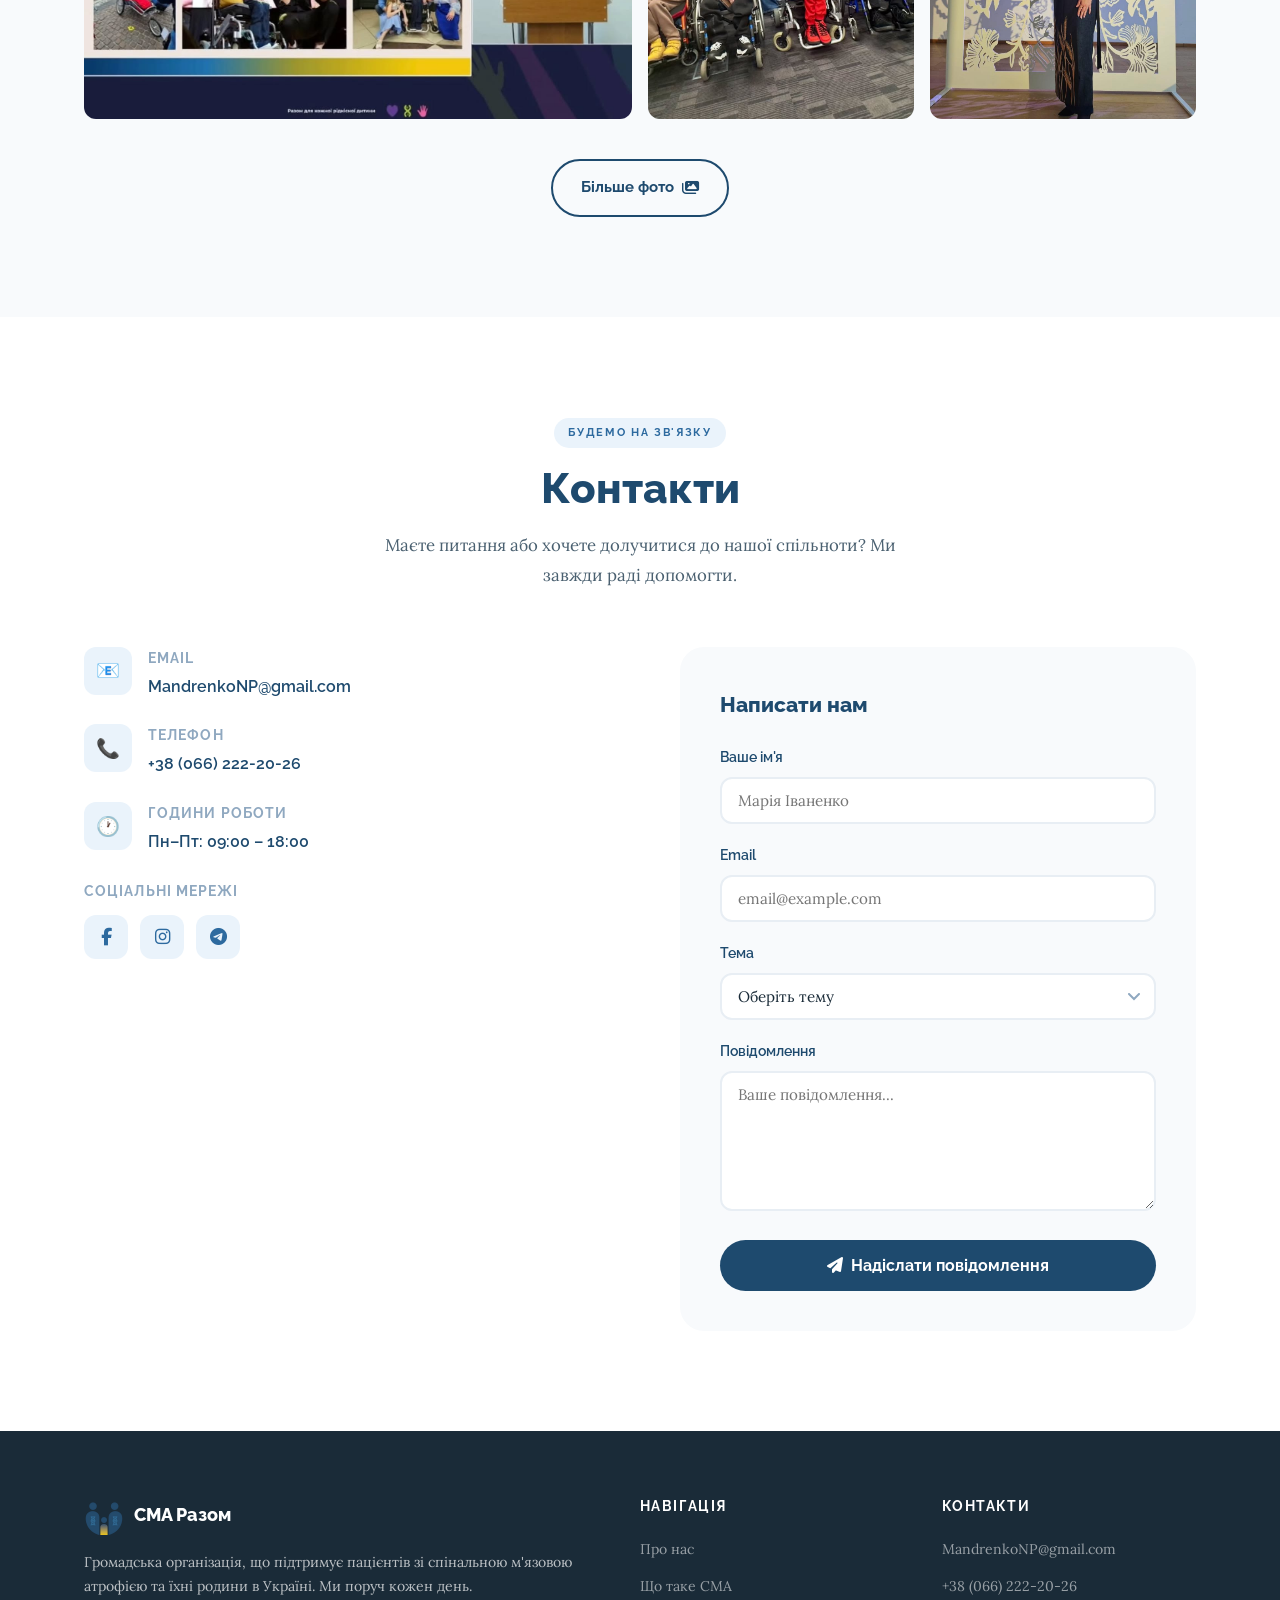
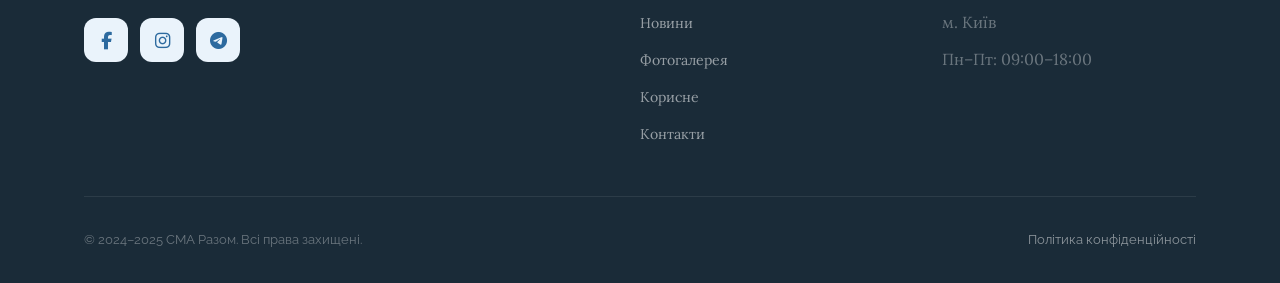
==== commit f89f83b2: "Add files via upload" ====
--- a/index.html
+++ b/index.html
@@ -140,7 +140,7 @@
             <div class="about-img-main">
               <!-- Замініть на реальне фото команди або захода -->
               <div class="about-img-placeholder">
-                <img src="images/1.JPG" alt="Разом за права людей зі СМА">
+                <img src="images/2.jpg" alt="Разом за права людей зі СМА">
               </div>
             </div>
           </div>
